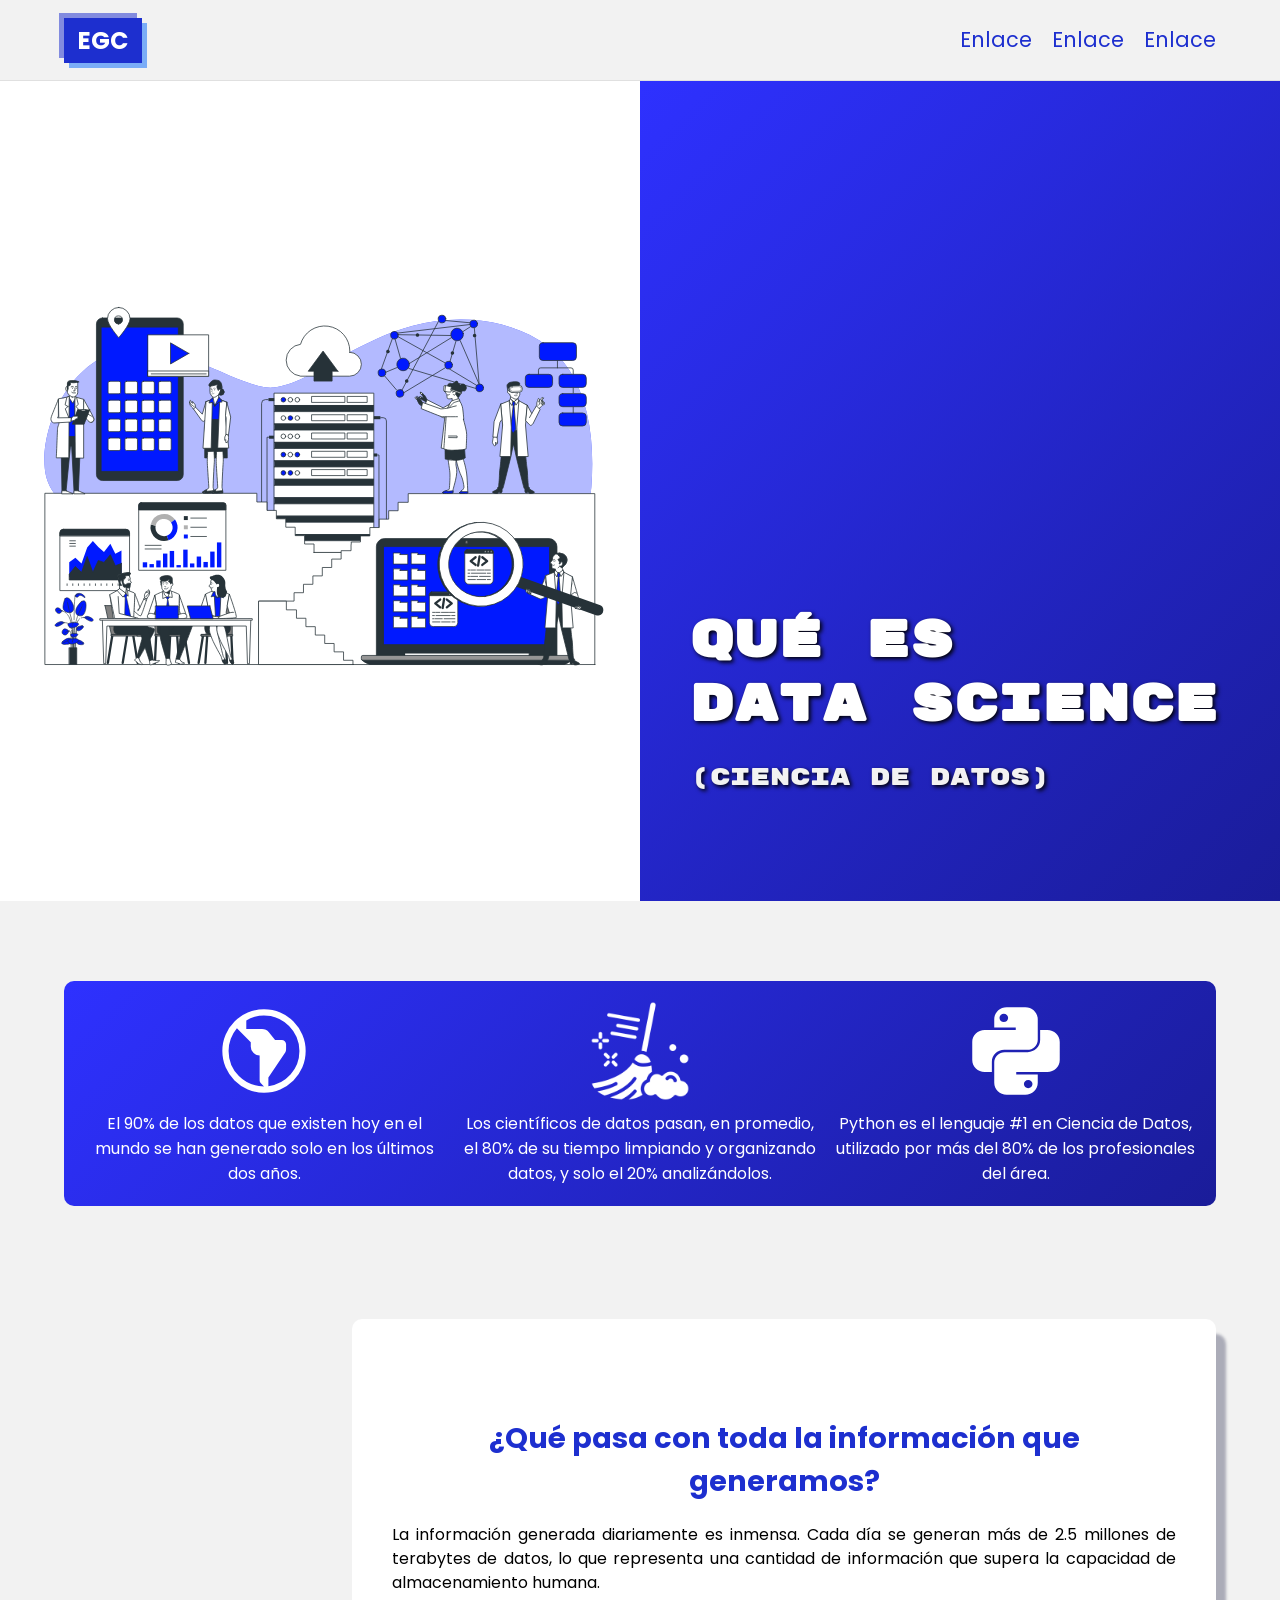
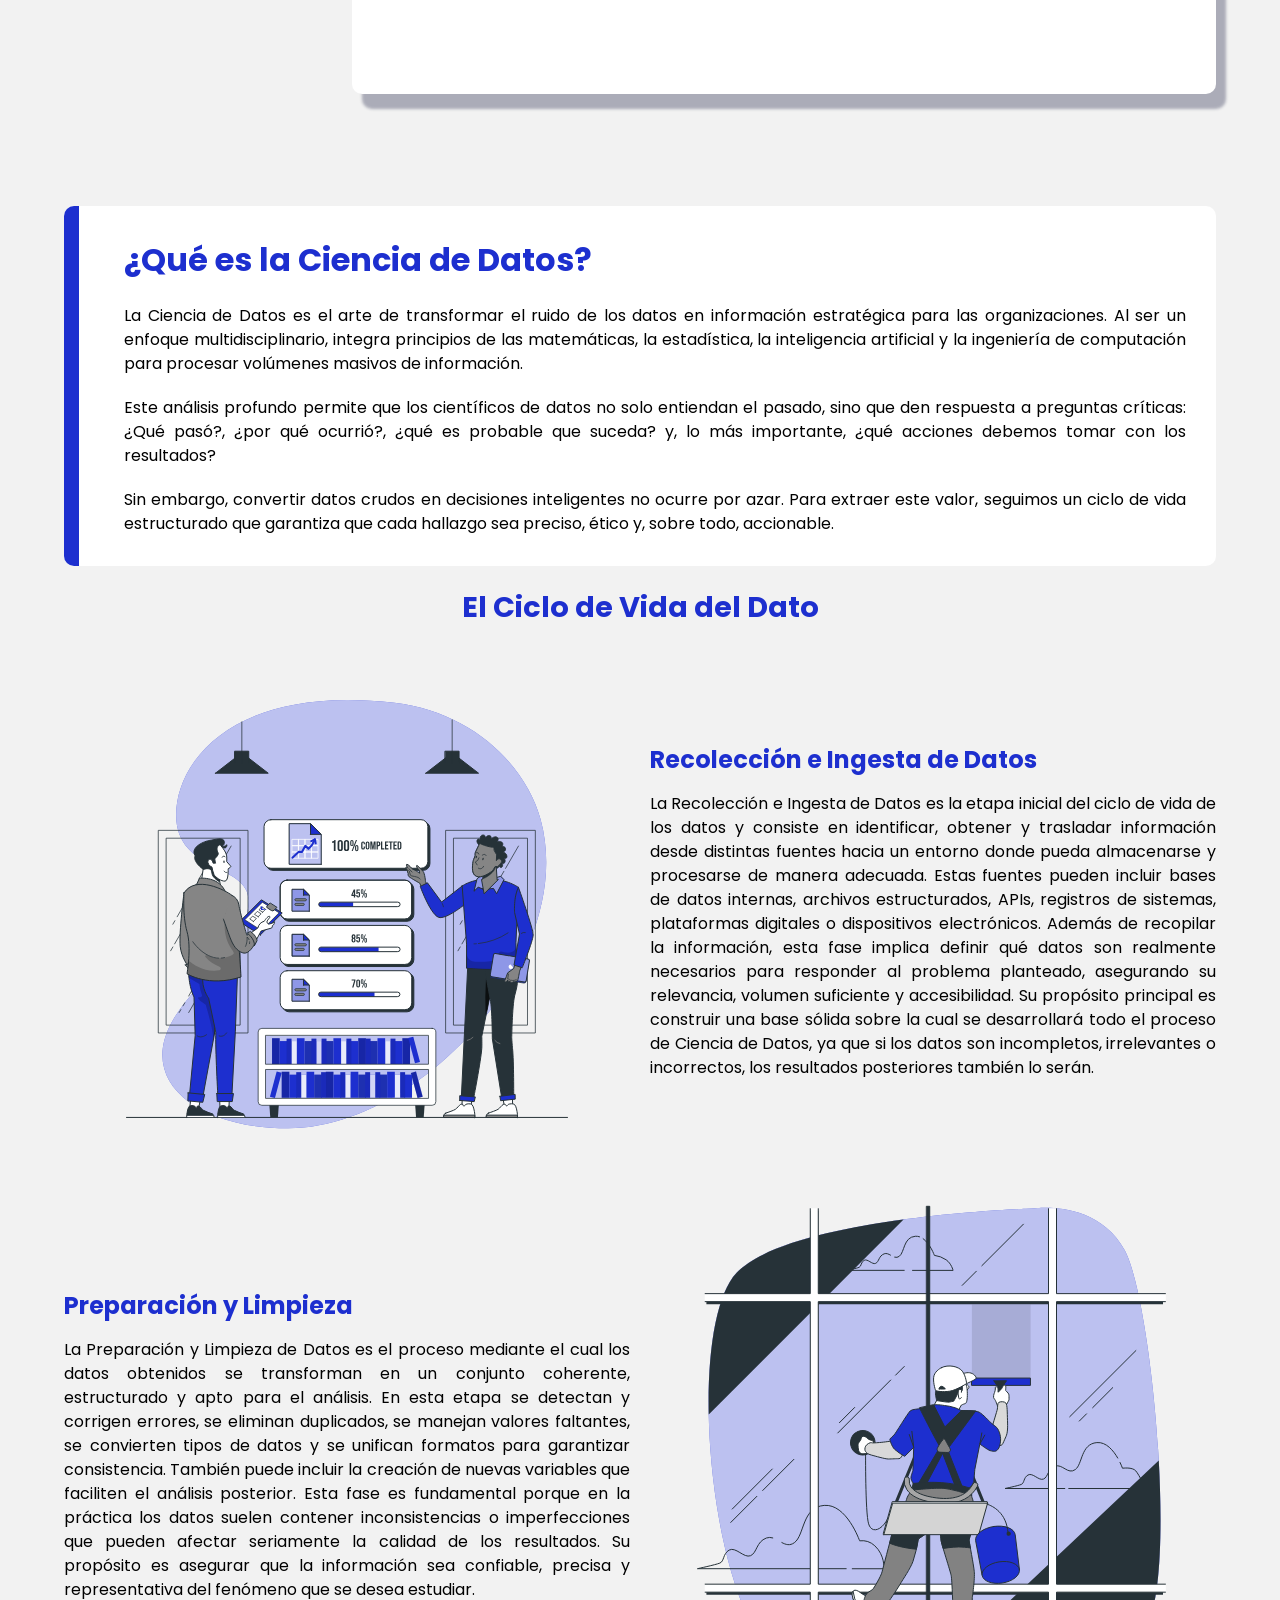
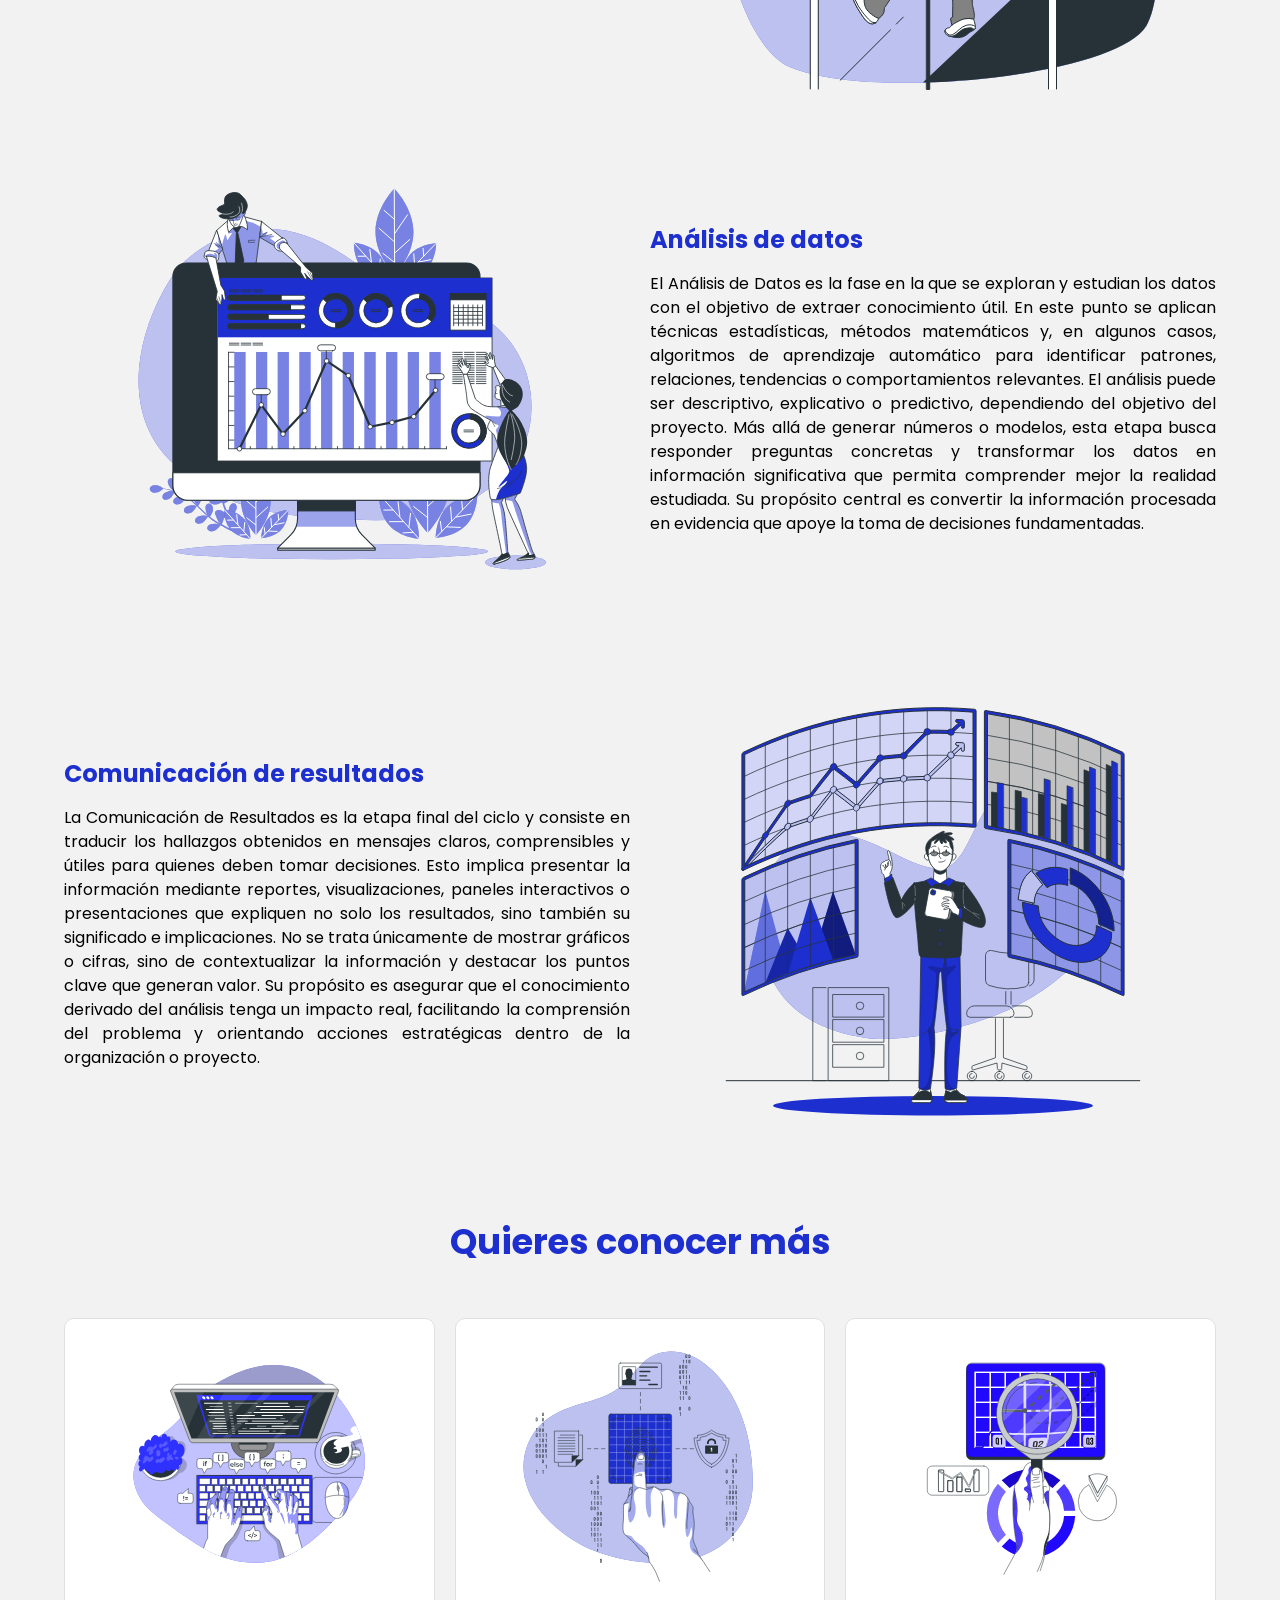
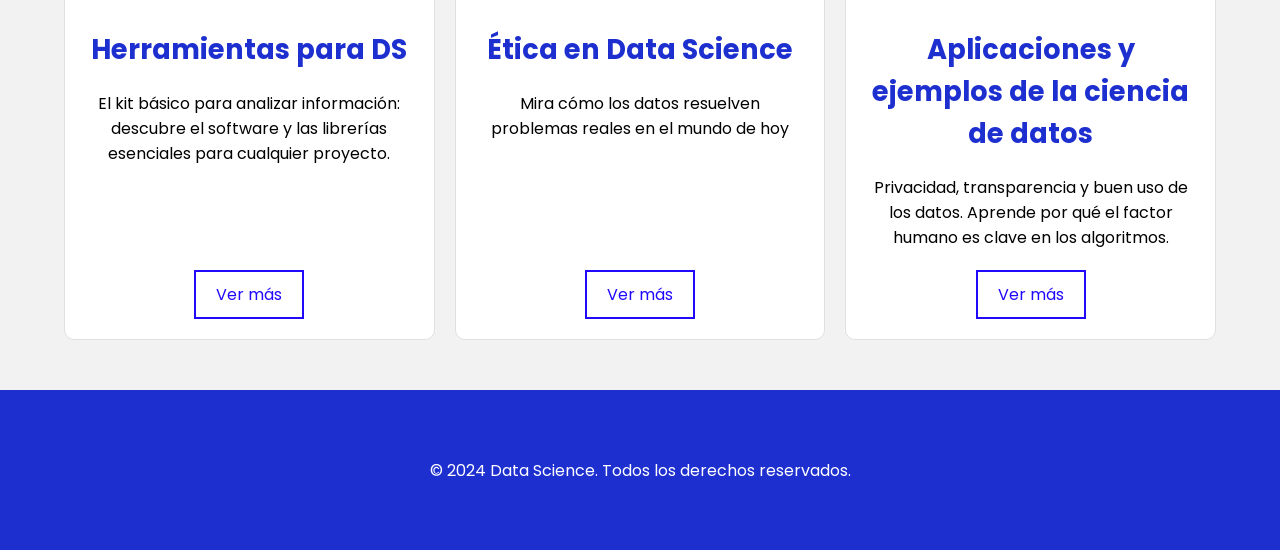
==== index.html @ 73a3ae2f "agregando cambios index" ====
<!DOCTYPE html>
<html lang="en">

<head>
    <meta charset="UTF-8">
    <meta name="viewport" content="width=device-width, initial-scale=1.0">
    <link rel="stylesheet" href="styles/global.css">
    <link rel="stylesheet" href="styles/style.css">
    <title>Document</title>
</head>

<body>
    <header class="header">
        <nav class="nav">
            <div class="nav__container container">
                <a href="" class="logo">EGC</a>
                <ul class="nav__list">
                    <li class="nav__item">
                        <a href="" class="nav__link">Enlace</a>
                    </li>
                    <li class="nav__item">
                        <a href="" class="nav__link">Enlace</a>
                    </li>
                    <li class="nav__item">
                        <a href="" class="nav__link">Enlace</a>
                    </li>
                </ul>
            </div>
        </nav>

        <div class="hero">
            <figure class="hero__figure">
                <img src="img/tech company-bro.svg" alt="" class="hero__img">
            </figure>

            <div class="hero__texts">
                <h1 class="hero__title">Qué es<br>DATA SCIENCE<br><span class="hero__span">(Ciencia de Datos)</span>
                </h1>


            </div>
        </div>

    </header>

    <main class="main">

        <section class="data-bar container">
            <div class="data-bar__item">
                <img src="img/bar_icon_global.svg" alt="" class="db__img">

                <p class="db__paragraph">El 90% de los datos que existen hoy en el mundo se han generado solo en los
                    últimos dos años.</p>
            </div>
            <div class="data-bar__item">
                <img src="img/bar_icon_escoba.png" alt="" class="db__img">

                <p class="db__paragraph">Los científicos de datos pasan, en promedio, el 80% de su tiempo limpiando y
                    organizando datos, y solo el 20% analizándolos.</p>
            </div>
            <div class="data-bar__item">
                <img src="img/bar_icon_py.svg" alt="" class="db__img">

                <p class="db__paragraph">Python es el lenguaje #1 en Ciencia de Datos, utilizado por más del 80% de los
                    profesionales del área.</p>
            </div>



        </section>


        <section class="introduccion container">
            <div class="introduccion__texts">
                <h2 class="introduccion__title title">¿Qué pasa con toda la información que generamos?</h2>

                <p class="introduccion__paragraph">La información generada diariamente es inmensa. Cada día se generan
                    más de 2.5 millones de terabytes de datos, lo que representa una cantidad de información que supera
                    la capacidad de almacenamiento humana.</p>
            </div>

            <figure class="introduccion__img"></figure>

        </section>


        <section class="definicion container">

            <div class="definicion__bar"></div>

            <div class="definicion__texts">
                <h2 class="definicion__title">¿Qué es la Ciencia de Datos?</h2>
                <p class="definicion__paragraph">La Ciencia de Datos es el arte de transformar el ruido de los datos en
                    información estratégica para las organizaciones. Al ser un enfoque multidisciplinario, integra
                    principios de las matemáticas, la estadística, la inteligencia artificial y la ingeniería de
                    computación para procesar volúmenes masivos de información.
                </p>
                <p class="definicion__paragraph">
                    Este análisis profundo permite que los científicos de datos no solo entiendan el pasado, sino que
                    den respuesta a preguntas críticas: ¿Qué pasó?, ¿por qué ocurrió?, ¿qué es probable que suceda? y,
                    lo más importante, ¿qué acciones debemos tomar con los resultados?
                </p>
                <p class="definicion__paragraph">
                    Sin embargo, convertir datos crudos en decisiones inteligentes no ocurre por azar. Para extraer este
                    valor, seguimos un ciclo de vida estructurado que garantiza que cada hallazgo sea preciso, ético y,
                    sobre todo, accionable.
                </p>
            </div>

        </section>


        <section class="zigzag container">
            <h2 class="zigzag__title title">El Ciclo de Vida del Dato</h2>
            <div class="zigzag__item">
                <figure class="zigzag__figure">
                    <img src="img/Shared goals-bro.svg" alt="" class="zigzag__img">
                </figure>

                <div class="zigzag__texts">
                    <h3 class="zigzag__subtitle">Recolección e Ingesta de Datos</h3>

                    <p class="zigzag__paragraph">La Recolección e Ingesta de Datos es la etapa inicial del ciclo de vida de los datos y consiste en identificar, obtener y trasladar información desde distintas fuentes hacia un entorno donde pueda almacenarse y procesarse de manera adecuada. Estas fuentes pueden incluir bases de datos internas, archivos estructurados, APIs, registros de sistemas, plataformas digitales o dispositivos electrónicos. Además de recopilar la información, esta fase implica definir qué datos son realmente necesarios para responder al problema planteado, asegurando su relevancia, volumen suficiente y accesibilidad. Su propósito principal es construir una base sólida sobre la cual se desarrollará todo el proceso de Ciencia de Datos, ya que si los datos son incompletos, irrelevantes o incorrectos, los resultados posteriores también lo serán.



                </div>
            </div>


            <div class="zigzag__item ">
                <figure class="zigzag__figure">
                    <img src="img/zz2.svg" alt="" class="zigzag__img">
                </figure>

                <div class="zigzag__texts zigzag__texts--reverse">
                    <h3 class="zigzag__subtitle">Preparación y Limpieza</h3>

                    <p class="zigzag__paragraph">La Preparación y Limpieza de Datos es el proceso mediante el cual los datos obtenidos se transforman en un conjunto coherente, estructurado y apto para el análisis. En esta etapa se detectan y corrigen errores, se eliminan duplicados, se manejan valores faltantes, se convierten tipos de datos y se unifican formatos para garantizar consistencia. También puede incluir la creación de nuevas variables que faciliten el análisis posterior. Esta fase es fundamental porque en la práctica los datos suelen contener inconsistencias o imperfecciones que pueden afectar seriamente la calidad de los resultados. Su propósito es asegurar que la información sea confiable, precisa y representativa del fenómeno que se desea estudiar.
                    </p>
                </div>
            </div>

            <div class="zigzag__item">
                <figure class="zigzag__figure">
                    <img src="img/zz3.svg" alt="" class="zigzag__img">
                </figure>

                <div class="zigzag__texts">
                    <h3 class="zigzag__subtitle">Análisis de datos</h3>

                    <p class="zigzag__paragraph">El Análisis de Datos es la fase en la que se exploran y estudian los datos con el objetivo de extraer conocimiento útil. En este punto se aplican técnicas estadísticas, métodos matemáticos y, en algunos casos, algoritmos de aprendizaje automático para identificar patrones, relaciones, tendencias o comportamientos relevantes. El análisis puede ser descriptivo, explicativo o predictivo, dependiendo del objetivo del proyecto. Más allá de generar números o modelos, esta etapa busca responder preguntas concretas y transformar los datos en información significativa que permita comprender mejor la realidad estudiada. Su propósito central es convertir la información procesada en evidencia que apoye la toma de decisiones fundamentadas.
                    </p>
                </div>
            </div>


            <div class="zigzag__item ">
                <figure class="zigzag__figure">
                    <img src="img/zz4.svg" alt="" class="zigzag__img">
                </figure>

                <div class="zigzag__texts zigzag__texts--reverse">
                    <h3 class="zigzag__subtitle">Comunicación de resultados</h3>

                    <p class="zigzag__paragraph">La Comunicación de Resultados es la etapa final del ciclo y consiste en traducir los hallazgos obtenidos en mensajes claros, comprensibles y útiles para quienes deben tomar decisiones. Esto implica presentar la información mediante reportes, visualizaciones, paneles interactivos o presentaciones que expliquen no solo los resultados, sino también su significado e implicaciones. No se trata únicamente de mostrar gráficos o cifras, sino de contextualizar la información y destacar los puntos clave que generan valor. Su propósito es asegurar que el conocimiento derivado del análisis tenga un impacto real, facilitando la comprensión del problema y orientando acciones estratégicas dentro de la organización o proyecto.
                    </p>
                </div>
            </div>
        </section>


        <section class="cards">
            <h2 class="cards__title">Quieres conocer más</h2>
            <div class="card__container container">

                <div class="card">
                    <figure class="card__figure">
                        <img src="img/card1.svg" alt="" class="card__img">
                    </figure>

                    <div class="card__text">
                        <h3 class="card__title">Herramientas para DS</h3>
                        <p class="card__paragraph">El kit básico para analizar información: descubre el software y las librerías esenciales para cualquier proyecto.</p>
                        <a href="subpaginas/pag01.html" class="card__cta">Ver más</a>
                    </div>
                </div>
                <div class="card">
                    <figure class="card__figure">
                        <img src="img/card2.svg" alt="" class="card__img">
                    </figure>

                    <div class="card__text">
                        <h3 class="card__title">Aplicaciones y ejemplos de la ciencia de datos</h3>
                        <p class="card__paragraph">Privacidad, transparencia y buen uso de los datos. Aprende por qué el factor humano es clave en los algoritmos.
                        </p>
                        <a href="subpaginas/pag02.html" class="card__cta">Ver más</a>
                    </div>
                </div>
                <div class="card">
                    <figure class="card__figure">
                        <img src="img/card3.svg" alt="" class="card__img">
                    </figure>

                    <div class="card__text">
                        <h3 class="card__title">Ética en Data Science</h3>
                        <p class="card__paragraph">Mira cómo los datos resuelven problemas reales en el mundo de hoy</p>
                        <a href="../subpaginas/pag03.html" class="card__cta">Ver más</a>
                        
                    </div>
                </div>
            </div>
        </section>
    </main>



    <footer class="footer">
        <p>© 2024 Data Science. Todos los derechos reservados.</p>
    </footer>
</body>

</html>
---- styles/global.css ----
@import url('https://fonts.googleapis.com/css2?family=Poppins:ital,wght@0,100;0,200;0,300;0,400;0,500;0,600;0,700;0,800;0,900;1,100;1,200;1,300;1,400;1,500;1,600;1,700;1,800;1,900&family=Raleway:ital,wght@0,100..900;1,100..900&family=Rubik+Mono+One&display=swap');
*{
    margin: 0;
    padding: 0;
    box-sizing: border-box;
    font-family: pOppins, sans-serif;
}

/* #region PAGINA PRINCIPAL*/

.container{
    width: 90%;
    max-width: 1200px;
    margin: 0 auto;
}

.container-max{
    width: 95%;
    max-width: 100vw;
    margin: 0 auto;
}

body{
    background-color: #f2f2f2;
}
.nav{
    border-bottom: 1px solid #e0e0e0;
}
.nav__container{
    height: 80px;
    display: flex;
    justify-content: space-between;
    align-self: center;
}

.nav__list{
    display: flex;
    gap: 20px;
    align-items: center;
    list-style: none;
}

.nav__link{
    text-decoration: none;
    font-size: 1.3rem;
    color: #1d2fcf;
}

.nav__link::after{
    content: '';
    display: block;
    width: 100%;
    height: 2px;
    background-color: #1d2fcf;
    transition: all .3s ease;
    clip-path: circle(0% at 50% 50%);
}

.nav__link:hover::after{
    clip-path: circle(150% at 50% 50%);
}


.logo{
    font-size: 1.5rem;
    font-weight: bold;
    text-decoration: none;
    align-self: center;
    font-family: Poppins, sans-serif;
    background-color: #1d2fcf;
    color: white;
    padding: 5px 14px;
    position: relative;
}


.logo::after,.logo::before{
    content: '';
    display: block;
    width: 100%;
    height: 100%;
    background-color: #1d2fcf85;
    top: -5px;
    left: -5px;
    position: absolute;
    z-index: -1;
    
}

.logo::before{
    top: 5px;
    left: 5px;
    background-color: #096bfd81;
}

.title{
    font-size: 1.8rem;
    text-align: center;
    font-family: "Poppins", sans-serif;
    font-weight: bold;
    color: #1d2fcf;

}



.footer{
    background-color: #1d2fcf;
    height: 160px;
    backdrop-filter: blur(10px);
    display: flex;
    justify-content: center;
    align-items: center;
    color: white;
    

}


.btn__home{
    position: fixed;
    bottom: 20px;
    right: 20px;
    background-color: #1d2fcf;
    color: white;
    display: flex;
    width: 70px;
    height: 70px;
    justify-content: center;
    align-items: center;
    border-radius: 50px;
    text-decoration: none;
    box-shadow: 0 4px 8px rgba(0, 0, 0, 0.2);
    transition: all .3s ease;
}

.btn__home:hover{
    background-color: #096bfd;
    box-shadow: 0 8px 16px rgba(0, 0, 0, 0.3);
    transition: all .3s ease;
}

.home__img{
    width: 50px;
    height: 50px;
}
---- styles/style.css ----
/*             !HERO                */

.hero{
    display: grid;
    grid-template-columns: repeat(2,1fr);
    grid-template-rows: calc(100vh - 80px);
    overflow: hidden;
}

.hero__figure{
    width: 100%;
    height: 100%;
    display: flex;
    justify-content: center;
    align-items: center;
    background-color: #ffffff;
    
}

.hero__img{
    transform: translatex(-150%);
    animation: figure .7s ease-in-out forwards;
}

@keyframes figure {

    to{
        transform: translatex(0);
    }
}

.hero__img{
    max-width: 800px;
    width: 90%;
}

.hero__texts{
    background: linear-gradient(135deg, #2E31FF 0%, #1A1C99 100%);
    color: #ffffff;
    display: flex;
    align-items: end;
}

.hero__title{
    font-size: clamp(2rem, 4vw, 4rem);
    margin-left: 50px;
    font-family: 'Rubik Mono One', monospace;
    margin-bottom: 100px;
    text-shadow: 2px 2px 4px rgb(0, 0, 0);
    transform: translatex(150%);
    animation: texto__hero .7s .5s ease forwards;
}

@keyframes texto__hero {
    from{
        transform: translatex(200%);
    }
    to{
        transform: translatex(0);
    }
}

.hero__span{
    font-size: 1.5rem;
    font-weight: normal;
    color: #f2f2f2;
    font-family:'Rubik Mono One', monospace;
    text-shadow: 2px 2px 4px rgb(0, 0, 0);
}




/*-----------DATA BAR ----------------*/

.data-bar{
    background: linear-gradient(135deg, #2E31FF 0%, #1A1C99 100%);
    margin-top: 80px;
    padding: 20px;
    border-radius: 10px;
    color: white;
    display: flex;
    justify-content: center;
    gap: 15px;
    transition: all .3s ease;
}

.data-bar:hover{
    box-shadow: 0px 15px 3px rgba(23, 24, 61, 0.432);
    transform: scale(1.05);
    
}

.data-bar__item{
    display: flex;
    flex-direction: column;
    justify-content: center;
    align-items: center;
    gap:10px;
    text-align: center;
    flex: 1;
}

.db__img{
    color: white;
    width: 100px;
}


.data-bar__container{
    background-color:#2109fd;
    min-height: 100px;
    padding: 20px 0;
}

/************INTRODUCCION***************/


.introduccion{
    display: grid;
    grid-template-columns: repeat(8,1fr);
    grid-template-rows: repeat(8,1fr);
    margin:50px auto;
}

.introduccion__img{
    width: 100%;
    height: 500px;
    object-fit: cover;
    background-image: url("../img/fondo_intro.jpg");
    background-position: bottom center;
    background-attachment: fixed;
    border-radius: 10px;
    order: -1;
    grid-column: 1 / 7;
    grid-row: 1/-1;
    
    
}

.introduccion__title{
    margin-bottom: 0;
}

.introduccion__texts{
    background-color: #fff;
    box-shadow: 10px 15px 3px #17183d52;
    padding:  40px;
    border-radius: 10px;
    display: flex;
    flex-direction: column;
    justify-content: center;
    gap: 20px;
    line-height: 1.5;
    text-align: justify;
    grid-column: 3/9;
    grid-row: 2/-2;
    
}


/*------------------DEFINICION------------------*/

.definicion{
    display: grid;
    gap: 20px;
    grid-template-columns: 10px 1fr;
    background-color: white;
    border-radius: 10px; 
    margin-bottom: 20px;
}

.definicion__bar{
    background-color: #1d2fcf;
    width: 15px;
    height: 100%;
    border-radius: 10px 0 0 10px;
}

.definicion__texts{
    padding: 30px;
    display: flex;
    flex-direction: column;
    justify-content: center;
    gap: 20px;
}

.definicion__title{
    font-size: 2rem;
    font-family: "Poppins", sans-serif;
    font-weight: bold;
    color: #1d2fcf;
    
}

.definicion__paragraph{
    line-height: 1.5;
    text-align: justify;
}

/*---------------ZIGZAG------------------*/
.zigzag{
    display: flex;
    flex-direction: column;
    gap: 34px;
}

.zigzag__item{
    display: grid;
    grid-template-columns: 1fr 1fr;
    justify-content: center;
    align-items: center;
    gap: 20px;
}

.zigzag__figure{
    width: 100%;
    height: 500px;
    display: flex;
    justify-content: center;
    align-items: center;
    
}

.zigzag__img{
    width: 100%;
    height: 100%;
}

.zigzag__texts--reverse{
    order: -1;
    
}

.zigzag__subtitle{
    color: #1d2fcf;
    font-size: 1.5rem;
    margin-bottom: 15px;
}

.zigzag__paragraph{
    line-height: 1.5;
    text-align: justify;
    margin-bottom: 5px;
}

/*------------------CARDS------------------*/
.card__container{
    display: flex;
    flex-wrap: wrap;
    gap: 20px;
    margin-bottom: 50px;
}


.card__figure{
    width: 100%;
    height: 250px;
    display: flex;
    justify-content: center;
    align-items: center;
    background-color: #ffffff;
}

.card__img{
    max-width: 100%;
    max-height: 100%;
}
.card{
    display: grid;
    grid-template-columns: repeat(1fr);
    grid-template-rows: repeat(2,1fr) ;
    place-content: center;
    border: 1px solid #e0e0e0;
    border-radius: 10px;
    padding: 20px;
    background-color: #ffffff;
    flex:350px;
    transition: all .3s ease;
}

.card:hover{
    transform: translateY(-5px) ;
    box-shadow: 0 2px 5px rgba(19, 34, 66, 0.342);
}


.card__text{
    display: flex;
    flex-direction: column;
    justify-content: center;
    align-items: center;
    gap: 20px;
    text-align: center;
    
}

.card:nth-of-type(1){
    order: 1;
}
.card:nth-of-type(2){
    order: 3;
}
.card:nth-of-type(3){
    order: 2;
}
.cards__title{
    font-size: 2.2rem;
    text-align: center;
    margin-bottom: 50px;
    font-family: "Poppins", sans-serif;
    font-weight: bold;
    margin: 50px 0;
    color: #1d2fcf;
}

.card__title{
    font-size: 1.7rem;
    text-align: center;
    font-family: "Poppins", sans-serif;
    font-weight: bold;
    color: #1d2fcf;
}

.card__paragraph{
    flex-grow: 1;
    max-width: 450px;
}

.card__cta{
    text-decoration: none;
    border: 2px solid #2109fd;
    color: #2109fd;
    padding: 10px 20px;
    font-family: "Poppins", sans-serif;
    position: relative;
    overflow: hidden;
    transition: all .3s ease;
    z-index: 1;
    margin-top: auto;
}


.card__cta::after{
    content: '';
    display: grid;
    place-content: center;
    color: white;
    width: 100%;
    height: 100%;
    background-color: #2109fd;
    top: 0;
    left: 0;
    position: absolute;
    transform: translateX(-100%);
    transition: all .3s ease;
    z-index: -1;
}
.card__cta:hover::after{
    transform: translateX(0);
}
.card__cta:hover{
    color: white;
}




/*#endregion*/



/* #region MEDIAQUERYS*/

@media screen and (max-width:800px) {
    .hero{
        grid-template-columns: 1fr;
        grid-template-rows: repeat(2,1fr);
    }
    
    .hero__texts{
        text-align: center;
        justify-content: center;
        align-items: center;
        margin: 0;
        
        
    }
    
    .hero__title{
        margin: 0;
    }
    
    .hero__title{
        margin-bottom: 0;
    }
    
    .data-bar{
        flex-direction: column;
        width: 90%;
        gap: 50px;
    }
    
    .introduccion{
        display: grid;
        grid-template-columns: 1fr;
        grid-template-rows: 150px 1fr;
    }
    
    
    .introduccion__img{
        grid-column: 1/-1;
        grid-row: 1/2;
        border-radius: 0;
        height: 100%;
    }
    
    .introduccion__texts{
        grid-column: 1/-1;
        grid-row: 2/3;
        border-radius: 0;
        padding: 20px;
    }
    
    
    .definicion{
        grid-template-columns: 1fr;
        grid-template-rows: 15px 1fr;
    }

    .definicion__bar{
        width: 100%;
        height: 15px;
        border-radius: 10px 10px 0 0;
    }
    
    .zigzag__item{
        grid-template-columns: 1fr;
        gap: 0;
    }
    
    .zigzag__figure{
        max-width: 95%;
        margin: 0 auto;
    }
    
    .card__container{
        flex-direction: column;
        width: 90%;
    }
    
    .zigzag__texts{
        text-align: justify;
        justify-content: center;
        align-items: center;
        
    }
    
    .zigzag__subtitle{
        text-align: center;
    }
    
    .zigzag__texts--reverse{
        order: 2;
        
    }
    
}
    /* #endregion*/



    /*
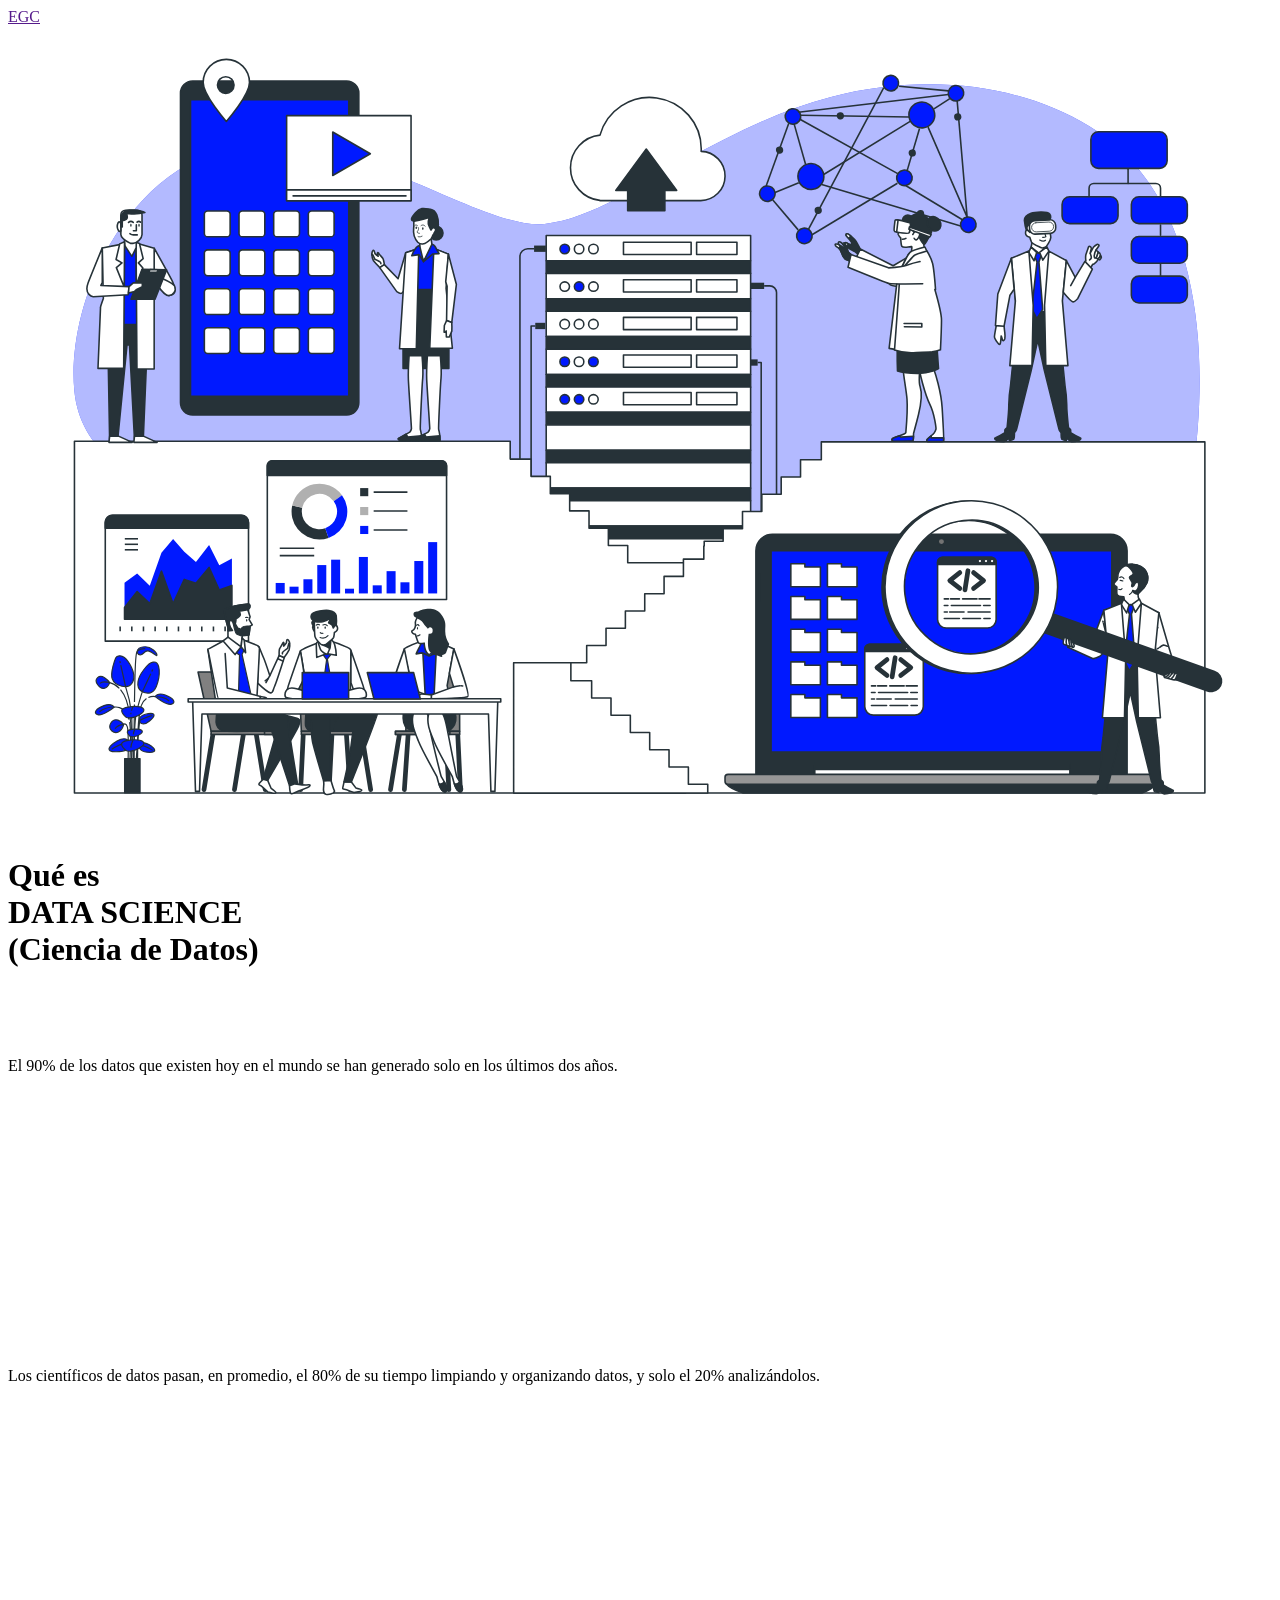
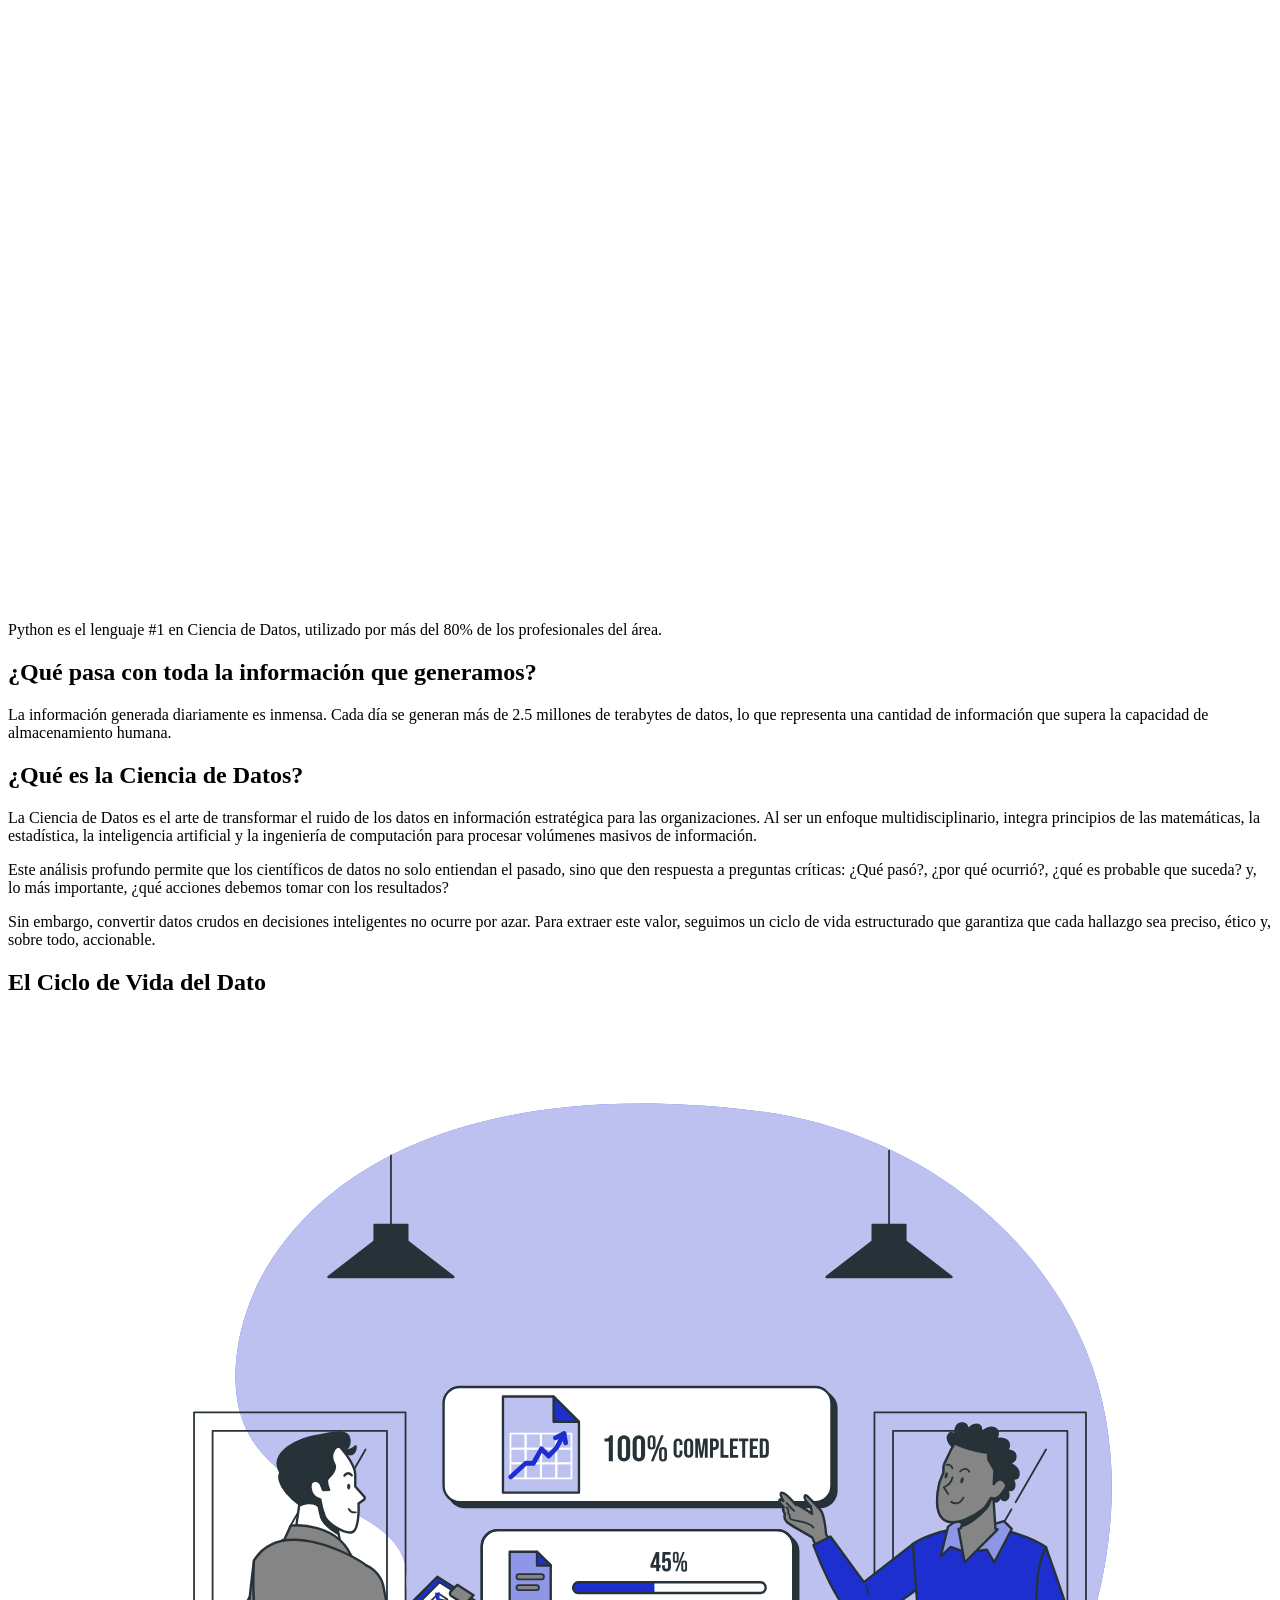
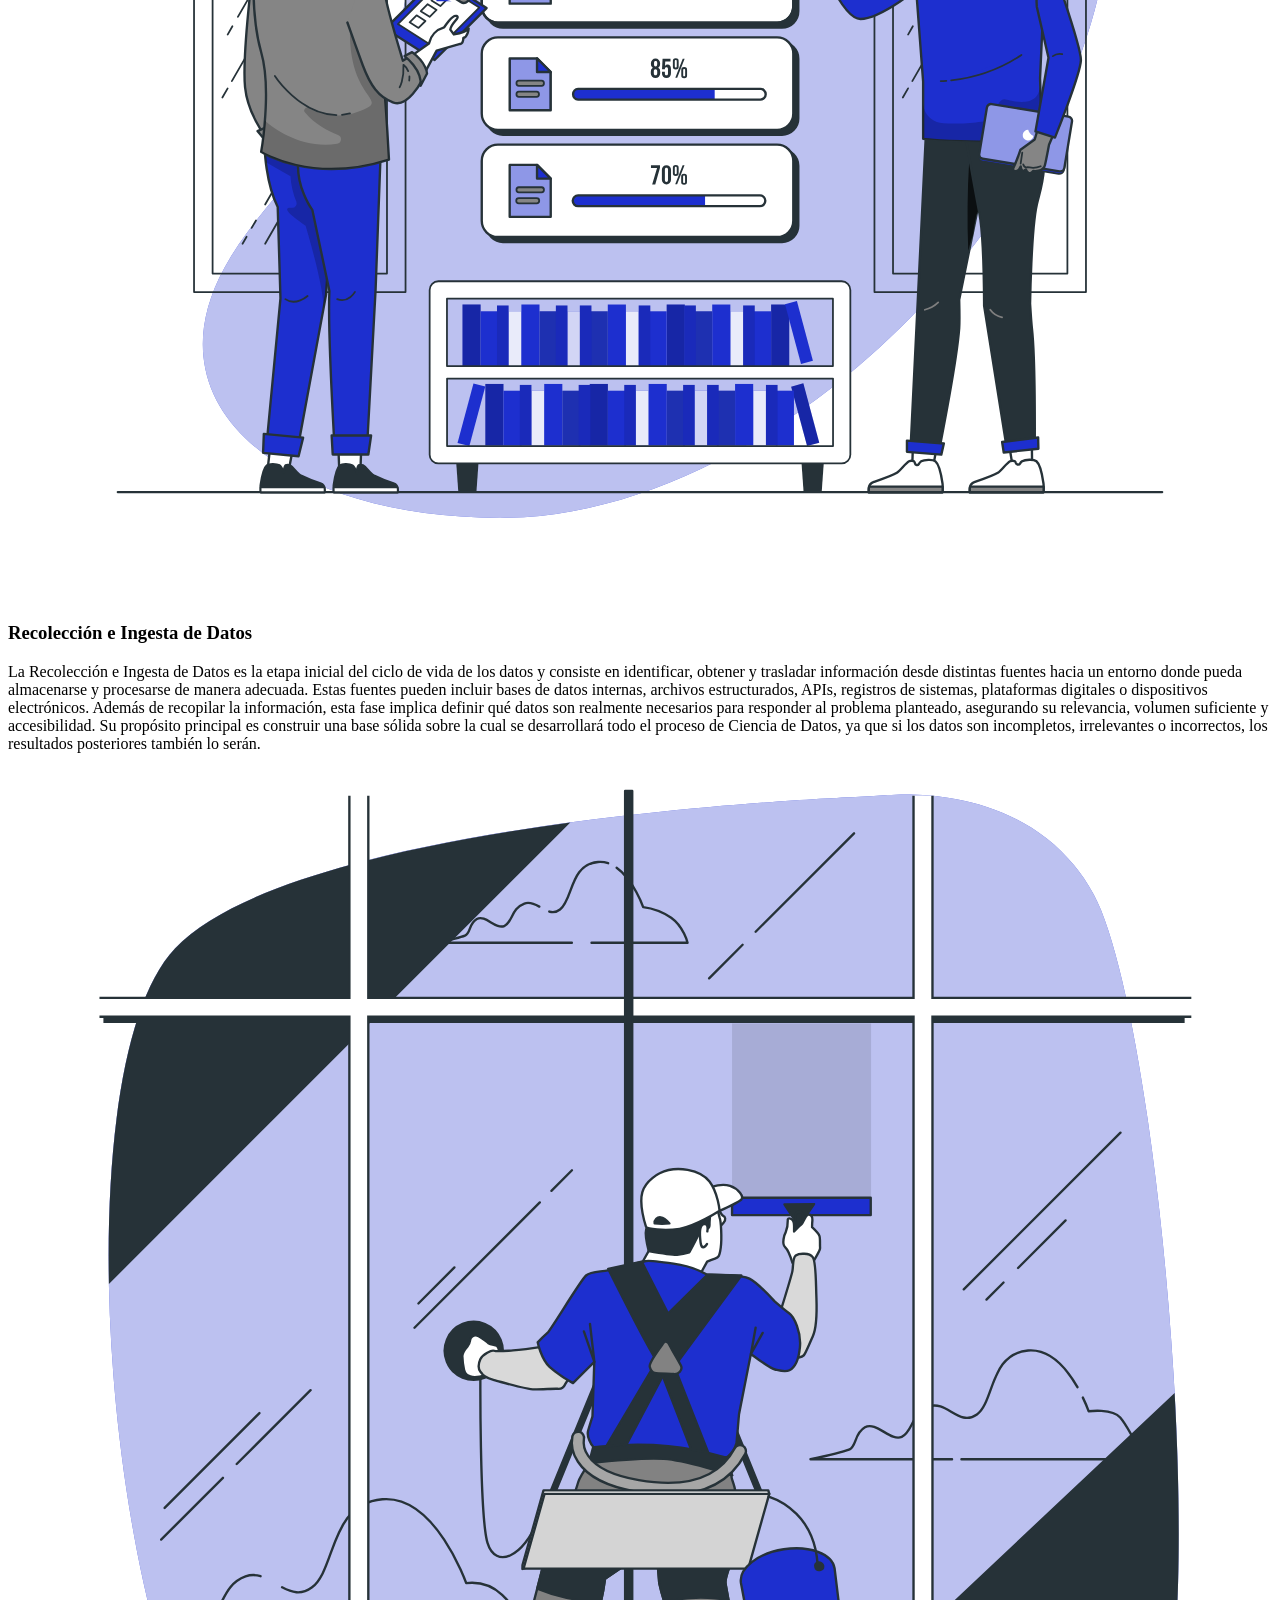
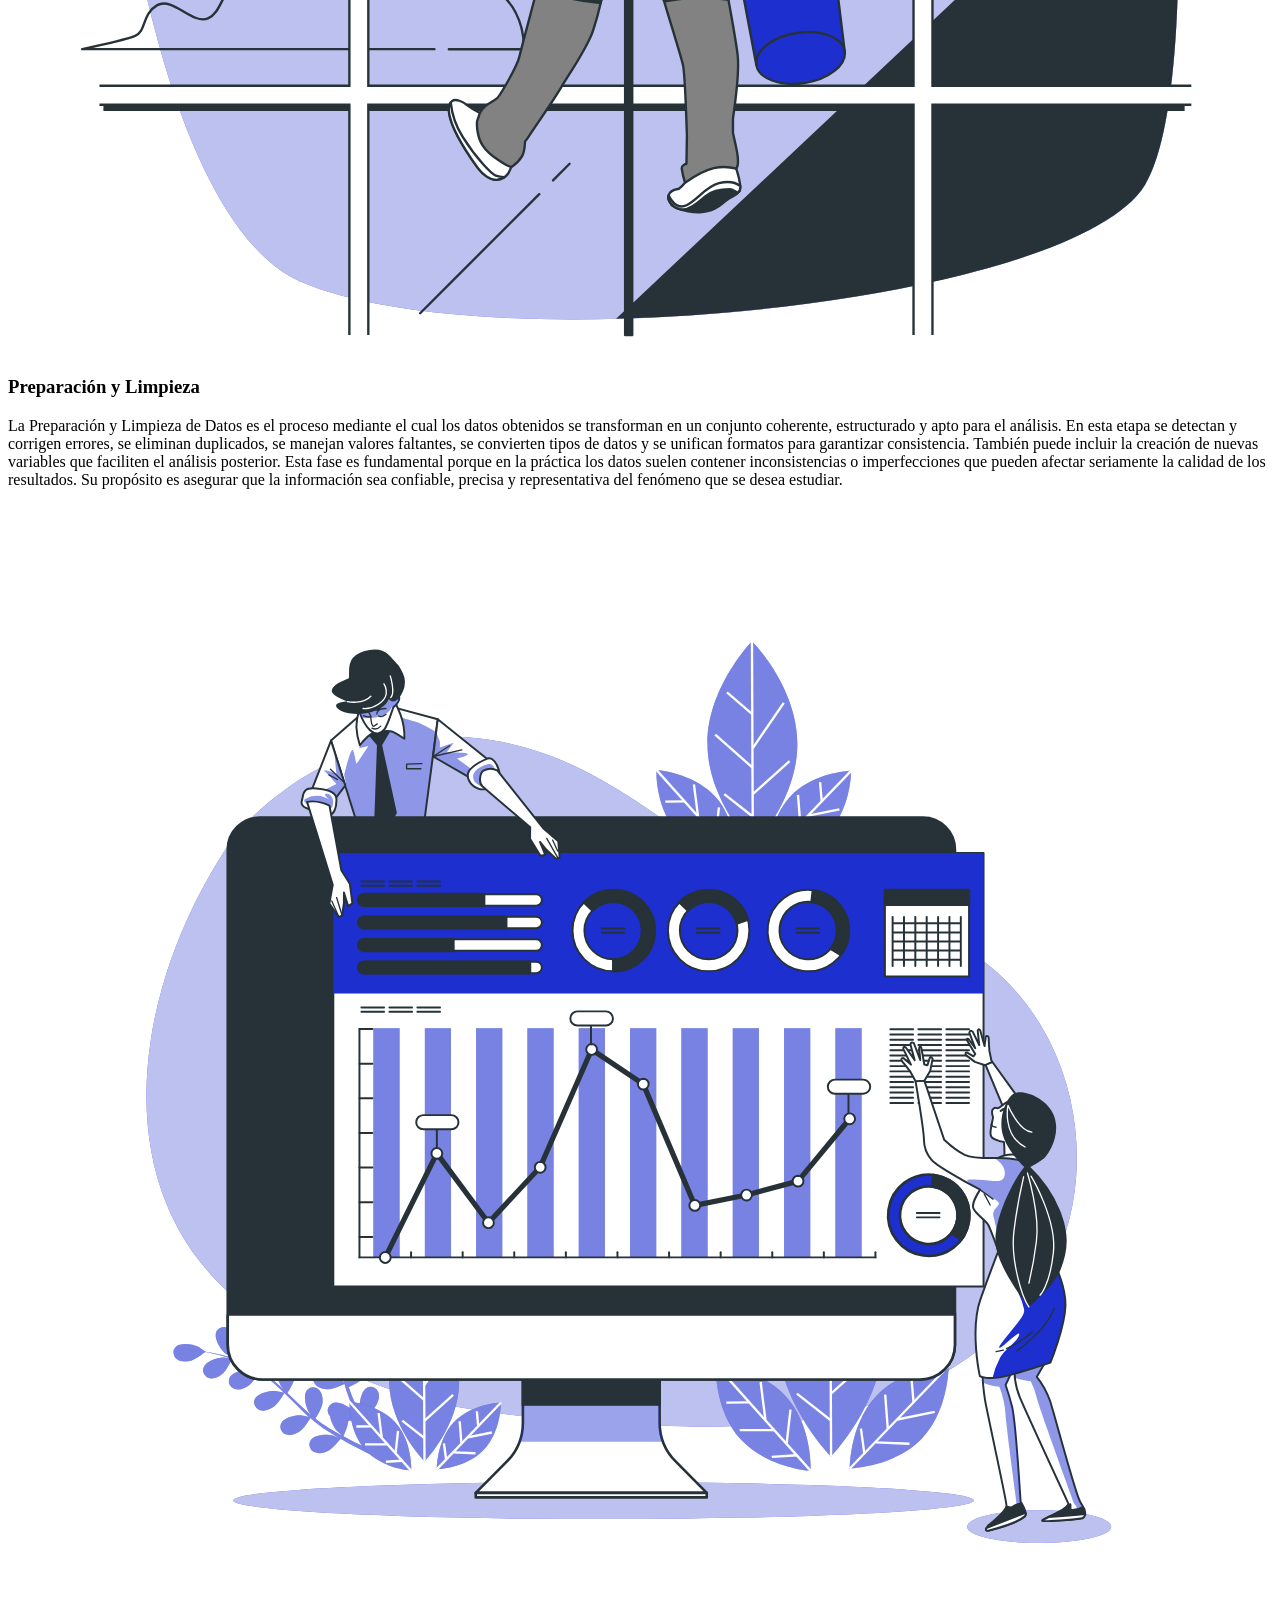
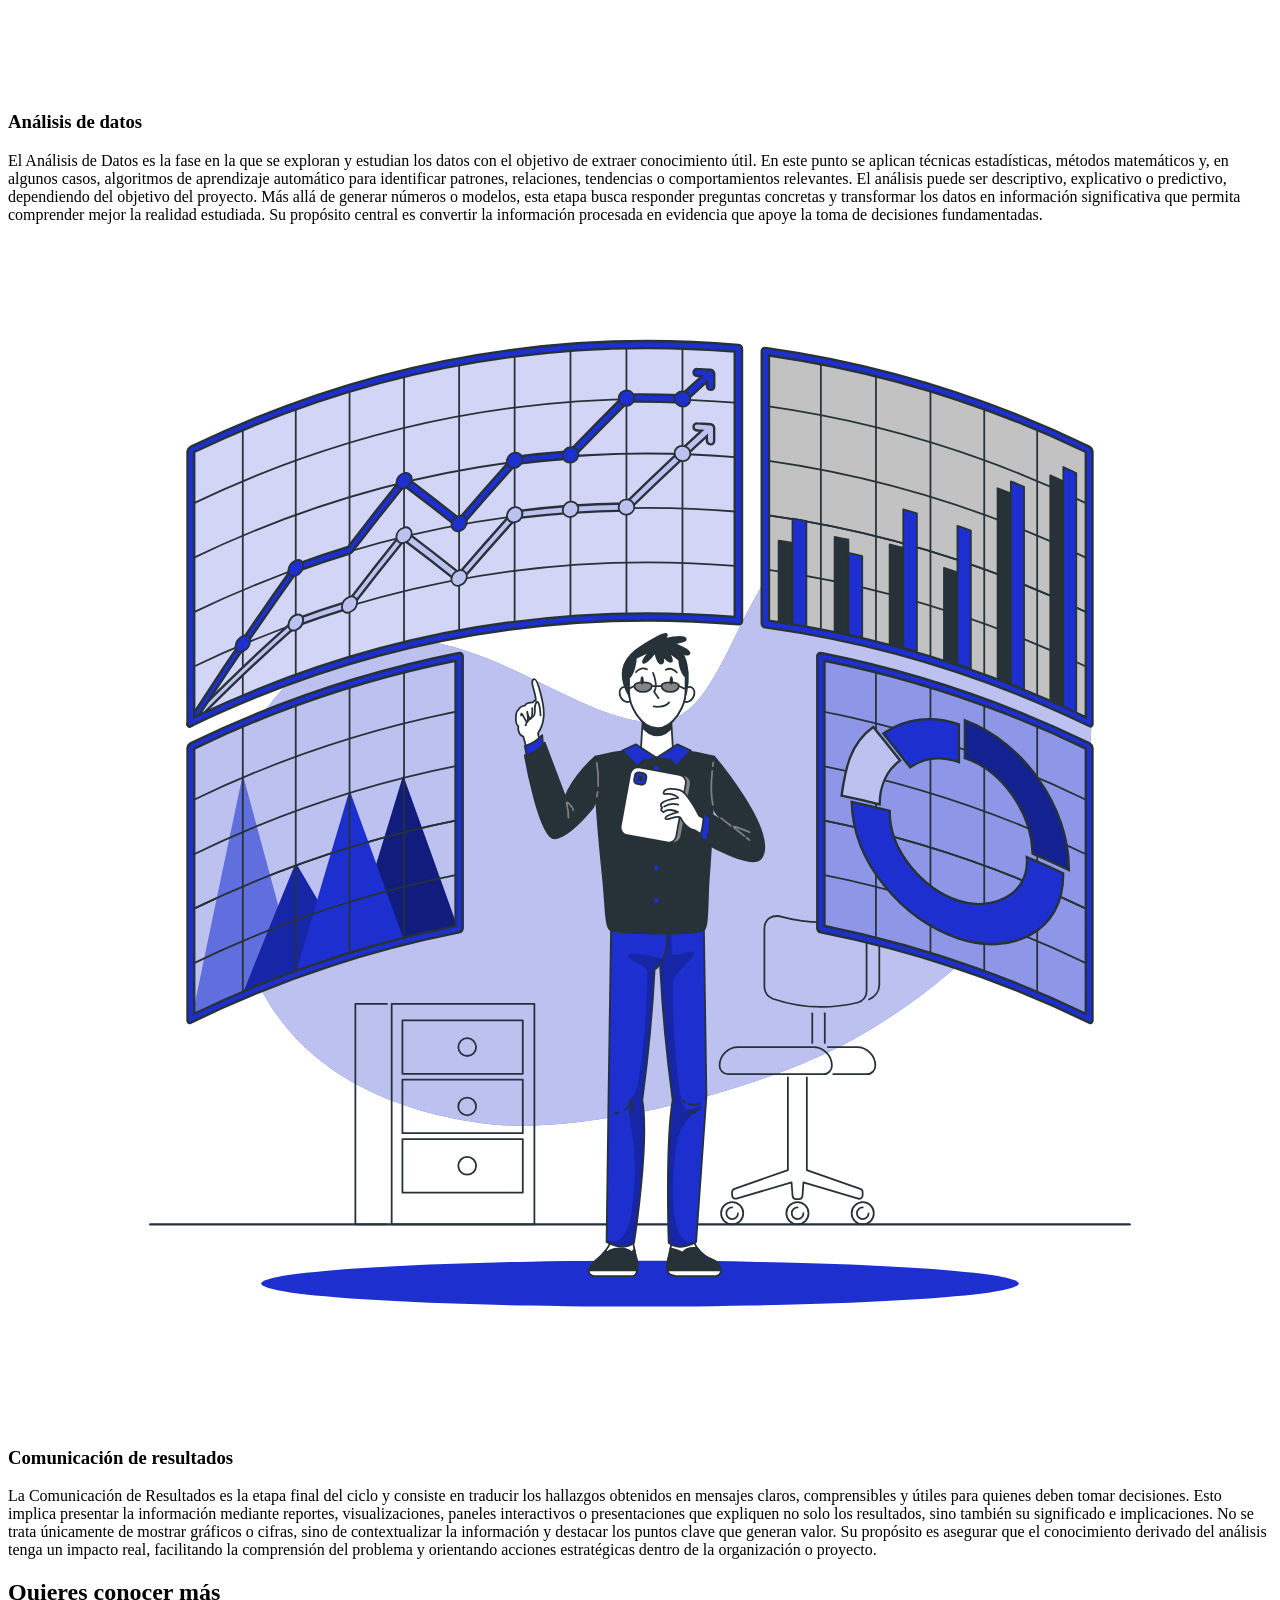
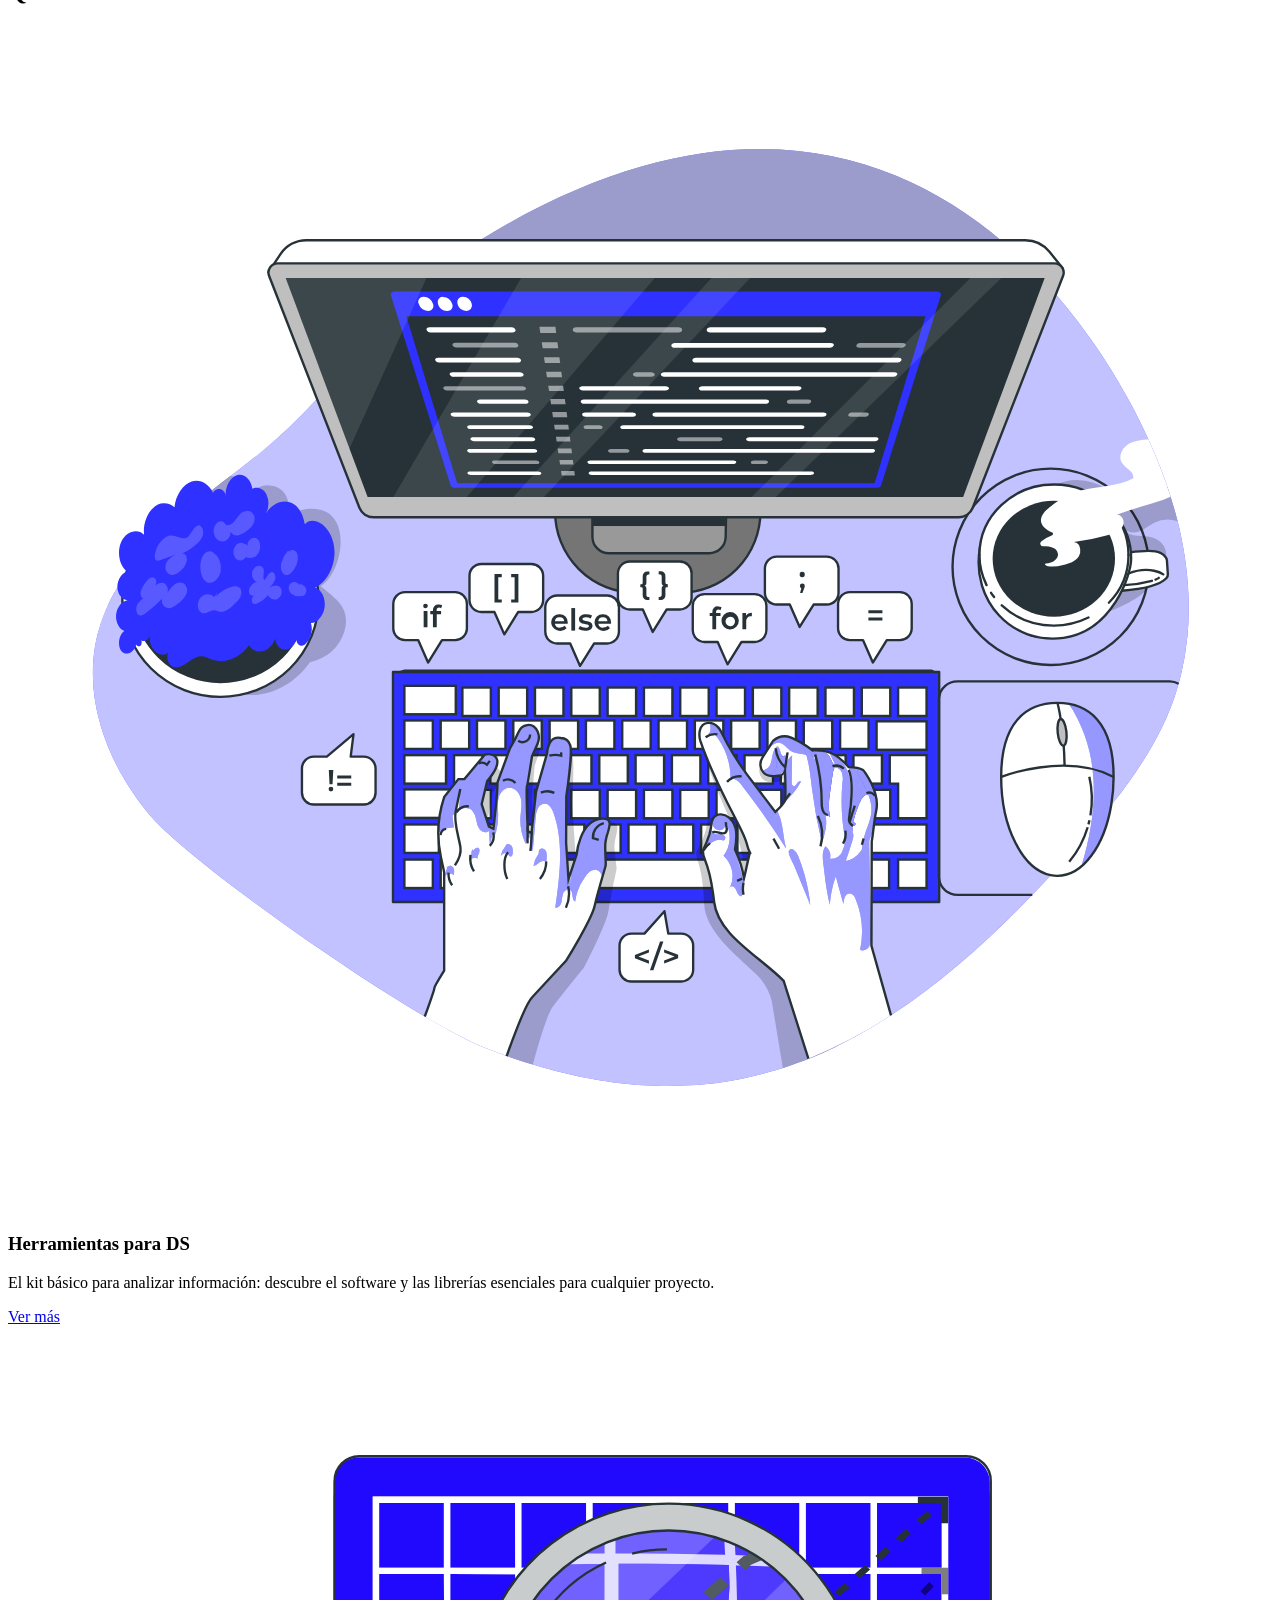
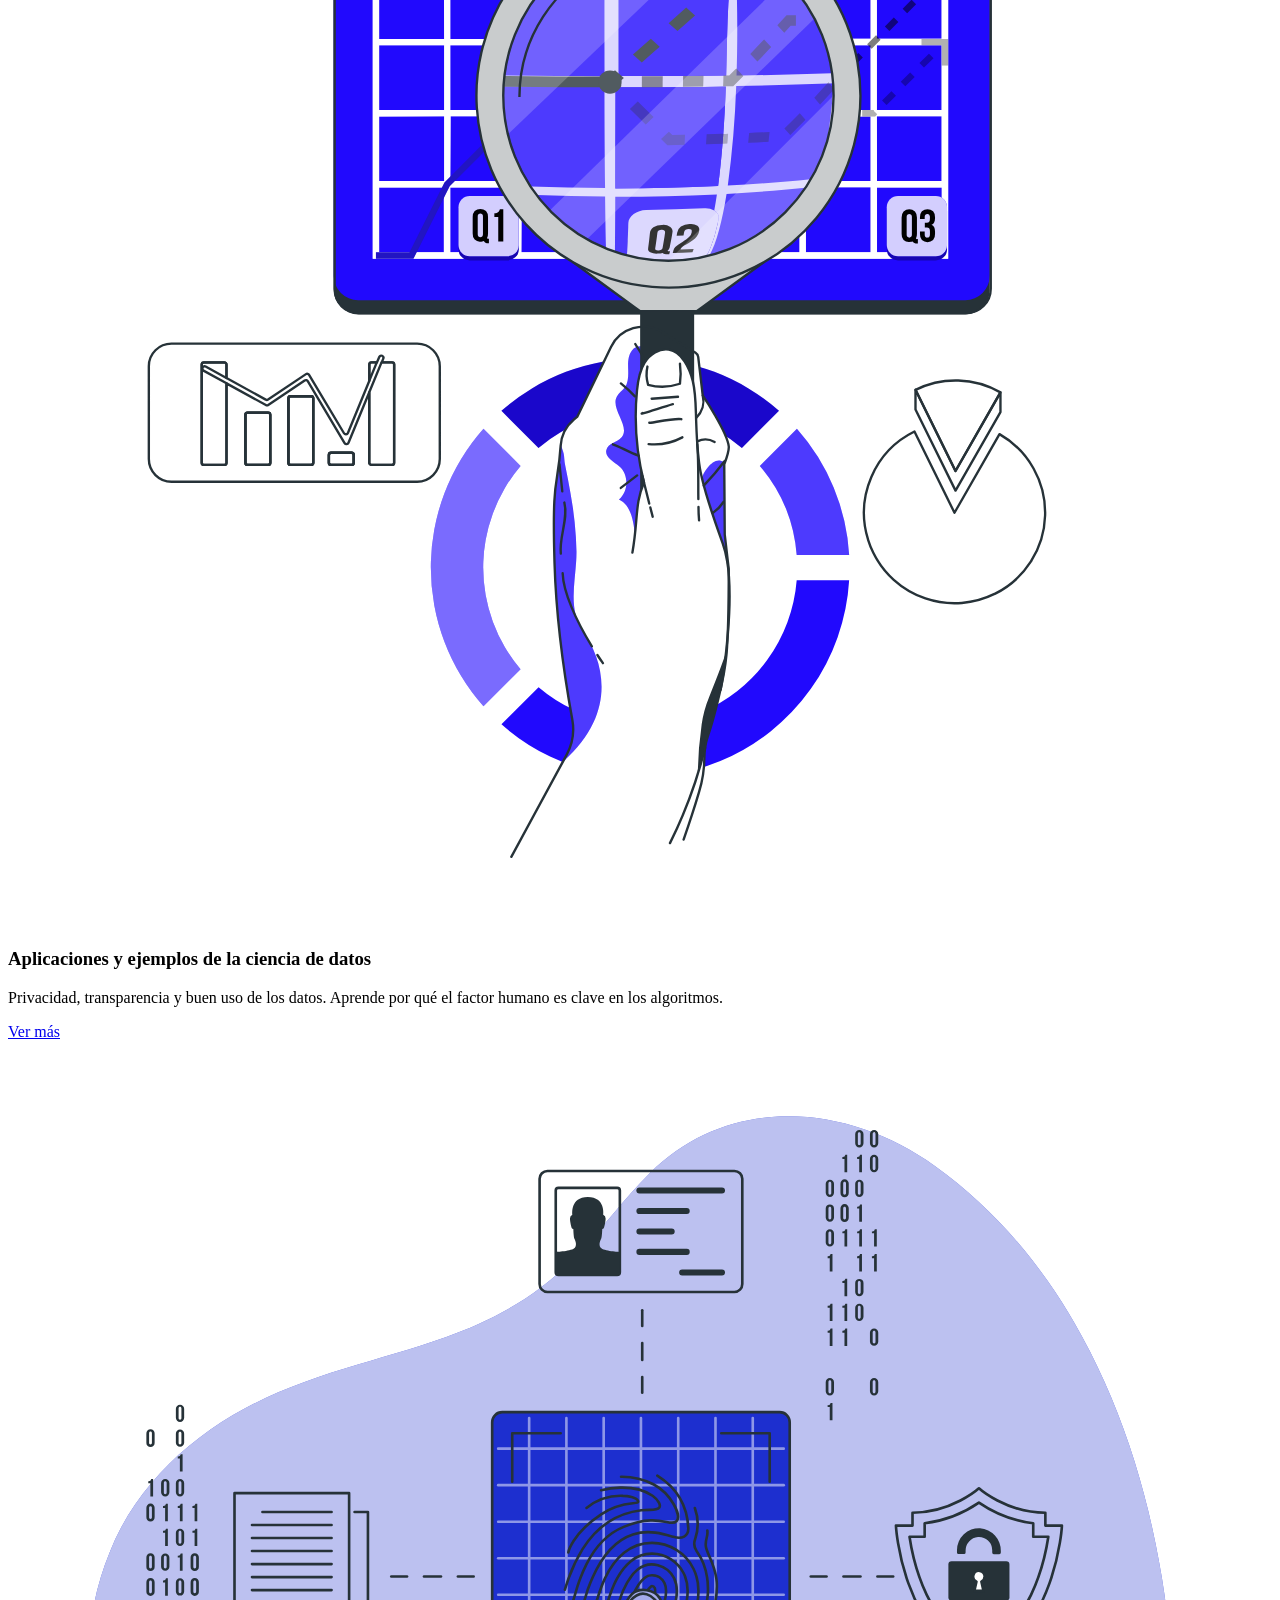
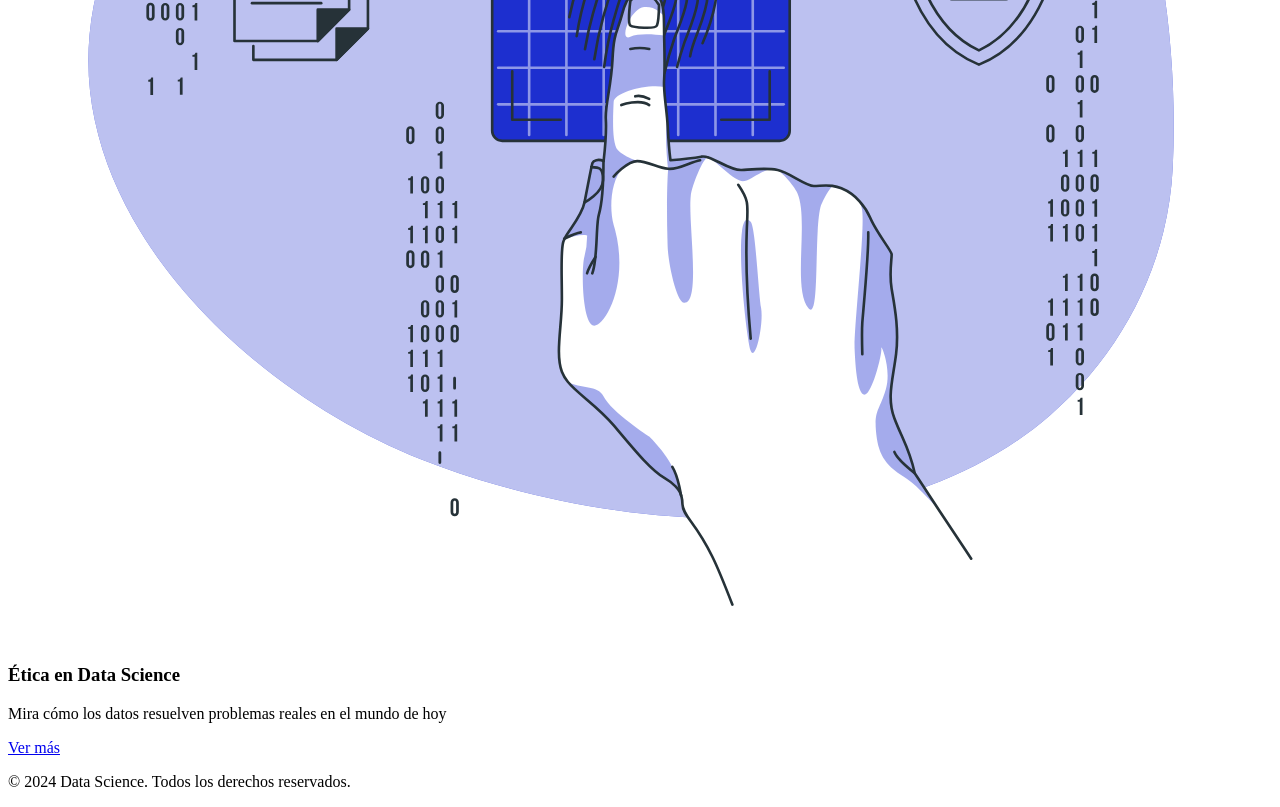
==== commit fae8cede: "casi finalizando" ====
--- a/index.html
+++ b/index.html
@@ -4,9 +4,20 @@
 <head>
     <meta charset="UTF-8">
     <meta name="viewport" content="width=device-width, initial-scale=1.0">
+    
+   
+    <!--
     <link rel="stylesheet" href="styles/global.css">
     <link rel="stylesheet" href="styles/style.css">
     <title>Document</title>
+    -->
+
+
+    <!-- Sub estilos -->
+    <link rel="stylesheet" href="styles(subestilos)/global.css">
+    <link rel="stylesheet" href="styles(subestilos)/styles.css">
+
+    
 </head>
 
 <body>
@@ -14,17 +25,7 @@
         <nav class="nav">
             <div class="nav__container container">
                 <a href="" class="logo">EGC</a>
-                <ul class="nav__list">
-                    <li class="nav__item">
-                        <a href="" class="nav__link">Enlace</a>
-                    </li>
-                    <li class="nav__item">
-                        <a href="" class="nav__link">Enlace</a>
-                    </li>
-                    <li class="nav__item">
-                        <a href="" class="nav__link">Enlace</a>
-                    </li>
-                </ul>
+
             </div>
         </nav>
 
@@ -64,8 +65,6 @@
                 <p class="db__paragraph">Python es el lenguaje #1 en Ciencia de Datos, utilizado por más del 80% de los
                     profesionales del área.</p>
             </div>
-
-
 
         </section>
 
--- a/styles/global.css
+++ b/styles/global.css
@@ -29,36 +29,12 @@
 .nav__container{
     height: 80px;
     display: flex;
-    justify-content: space-between;
+    justify-content: center;
     align-self: center;
 }
 
-.nav__list{
-    display: flex;
-    gap: 20px;
-    align-items: center;
-    list-style: none;
-}
 
-.nav__link{
-    text-decoration: none;
-    font-size: 1.3rem;
-    color: #1d2fcf;
-}
 
-.nav__link::after{
-    content: '';
-    display: block;
-    width: 100%;
-    height: 2px;
-    background-color: #1d2fcf;
-    transition: all .3s ease;
-    clip-path: circle(0% at 50% 50%);
-}
-
-.nav__link:hover::after{
-    clip-path: circle(150% at 50% 50%);
-}
 
 
 .logo{
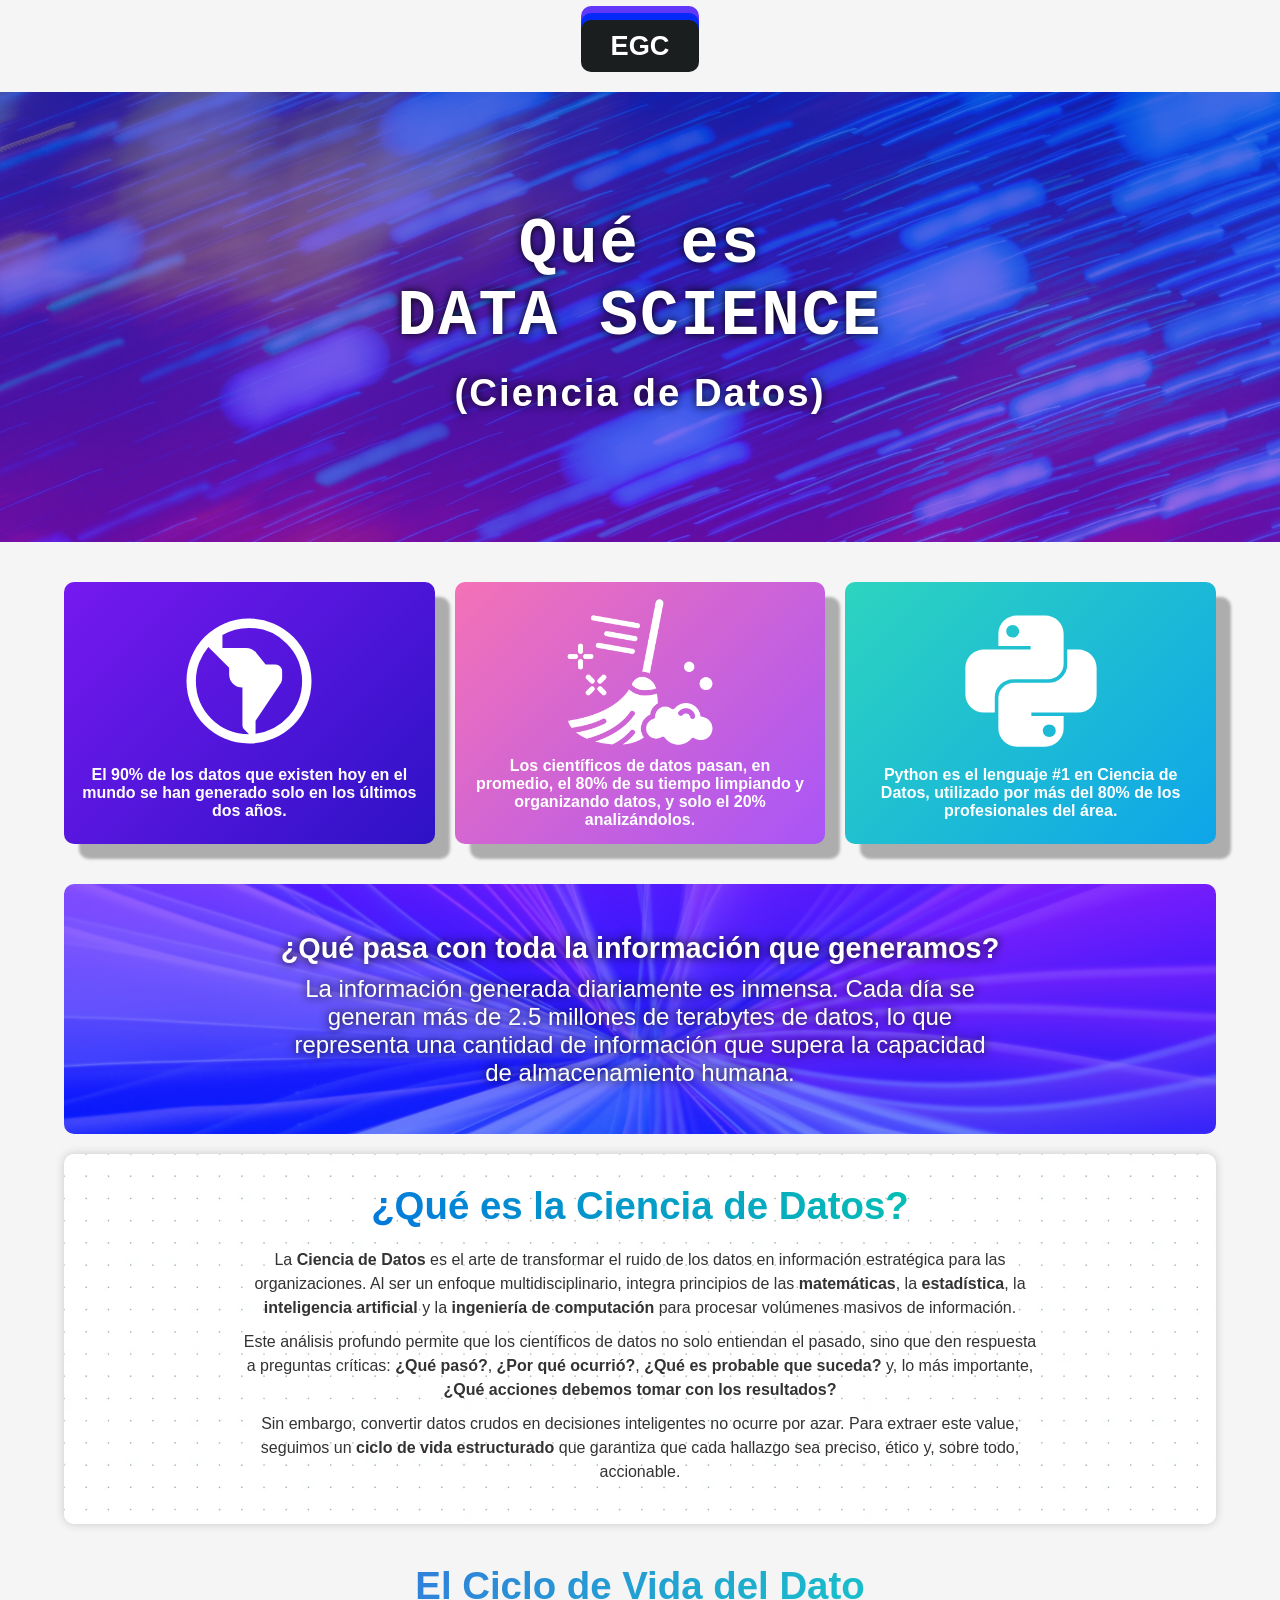
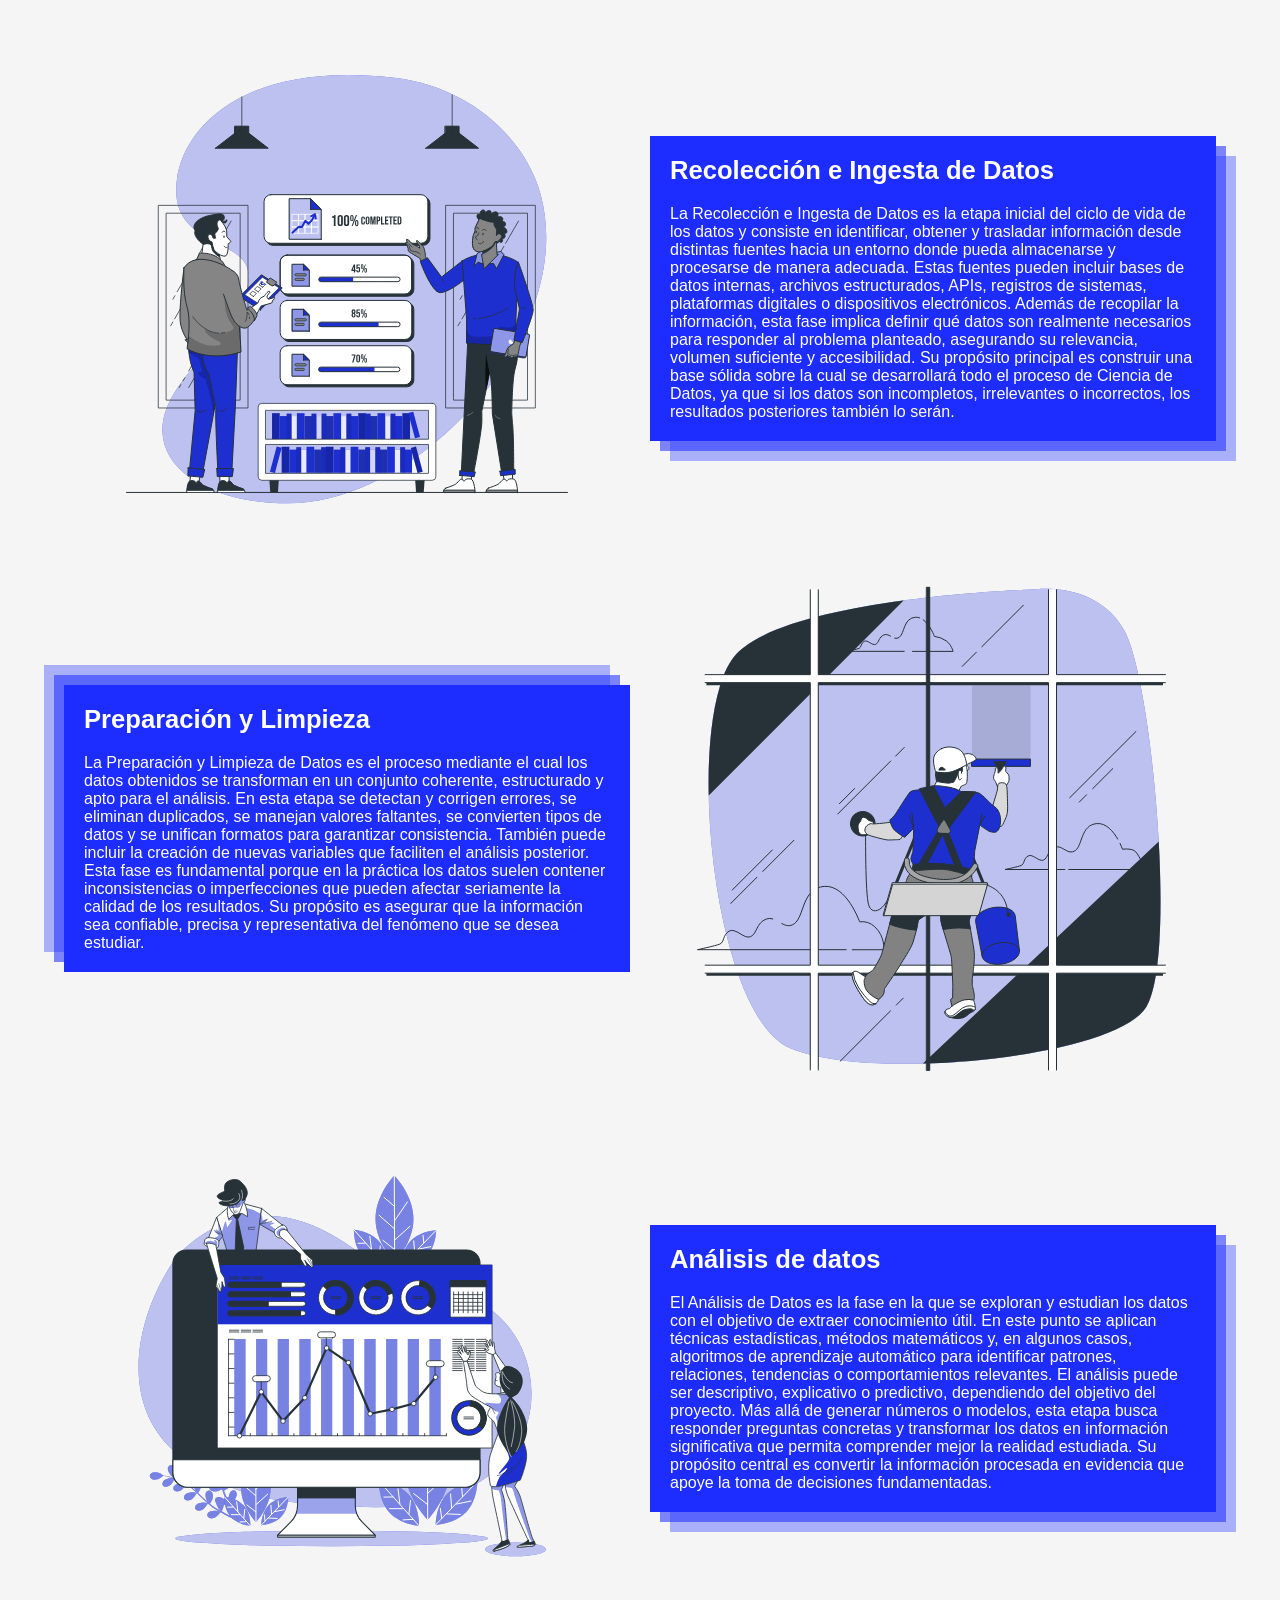
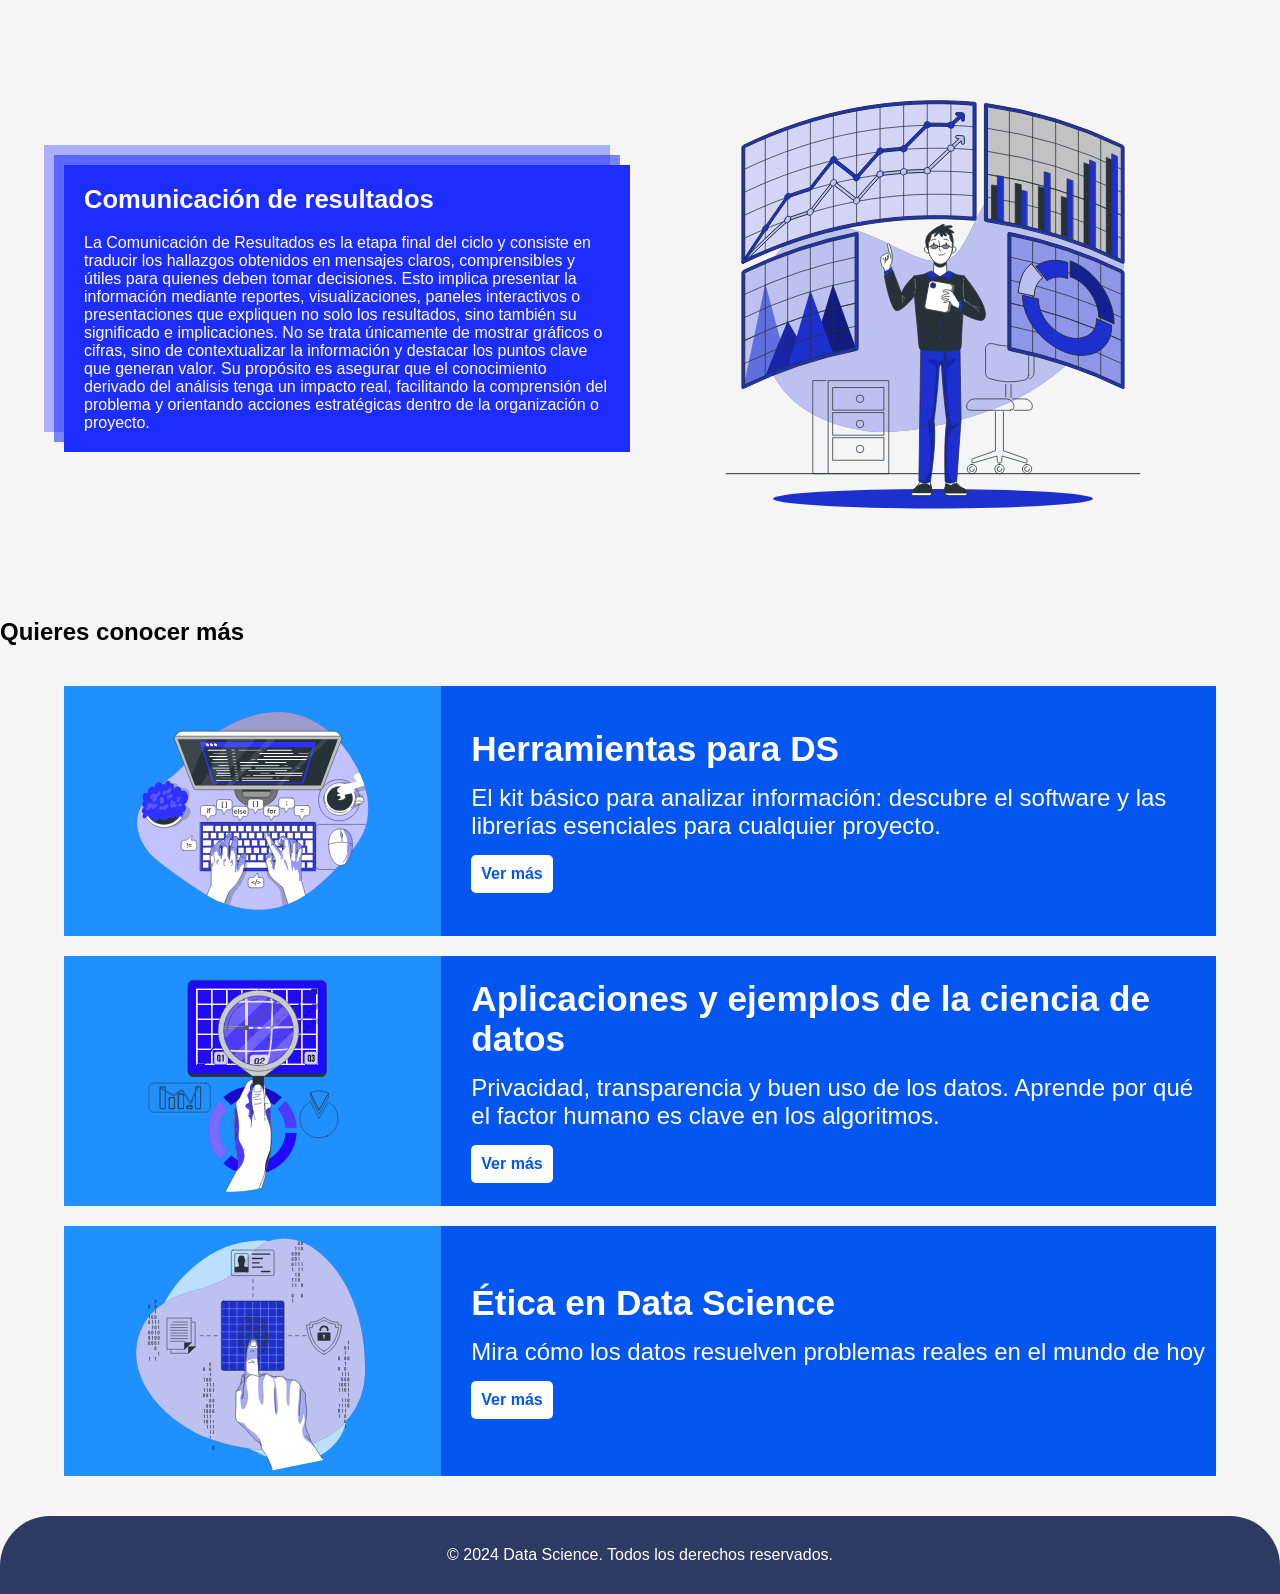
==== commit 4b28e520: "ahi va" ====
--- a/index.html
+++ b/index.html
@@ -5,17 +5,18 @@
     <meta charset="UTF-8">
     <meta name="viewport" content="width=device-width, initial-scale=1.0">
     
-   
-    <!--
+    <!--- Estilos principales ---->
+    <!---
     <link rel="stylesheet" href="styles/global.css">
     <link rel="stylesheet" href="styles/style.css">
     <title>Document</title>
-    -->
-
-
-    <!-- Sub estilos -->
-    <link rel="stylesheet" href="styles(subestilos)/global.css">
-    <link rel="stylesheet" href="styles(subestilos)/styles.css">
+    
+    --->
+    
+    <link rel="stylesheet" href="styles_subestilos/global.css">
+    <link rel="stylesheet" href="styles_subestilos/styles.css">
+
+
 
     
 </head>
@@ -89,19 +90,19 @@
 
             <div class="definicion__texts">
                 <h2 class="definicion__title">¿Qué es la Ciencia de Datos?</h2>
-                <p class="definicion__paragraph">La Ciencia de Datos es el arte de transformar el ruido de los datos en
+                <p class="definicion__paragraph">La <strong>Ciencia de Datos</strong> es el arte de transformar el ruido de los datos en
                     información estratégica para las organizaciones. Al ser un enfoque multidisciplinario, integra
-                    principios de las matemáticas, la estadística, la inteligencia artificial y la ingeniería de
-                    computación para procesar volúmenes masivos de información.
+                    principios de las <strong>matemáticas</strong>, la <strong>estadística</strong>, la <strong>inteligencia artificial</strong> y la <strong>ingeniería de
+                    computación</strong> para procesar volúmenes masivos de información.
                 </p>
                 <p class="definicion__paragraph">
                     Este análisis profundo permite que los científicos de datos no solo entiendan el pasado, sino que
-                    den respuesta a preguntas críticas: ¿Qué pasó?, ¿por qué ocurrió?, ¿qué es probable que suceda? y,
-                    lo más importante, ¿qué acciones debemos tomar con los resultados?
+                    den respuesta a preguntas críticas: <strong>¿Qué pasó?</strong>, <strong>¿Por qué ocurrió?</strong>, <strong>¿Qué es probable que suceda?</strong> y,
+                    lo más importante, <strong>¿Qué acciones debemos tomar con los resultados?</strong>
                 </p>
                 <p class="definicion__paragraph">
                     Sin embargo, convertir datos crudos en decisiones inteligentes no ocurre por azar. Para extraer este
-                    valor, seguimos un ciclo de vida estructurado que garantiza que cada hallazgo sea preciso, ético y,
+                    value, seguimos un <strong>ciclo de vida estructurado</strong> que garantiza que cada hallazgo sea preciso, ético y,
                     sobre todo, accionable.
                 </p>
             </div>
--- a/styles_subestilos/global.css
+++ b/styles_subestilos/global.css
@@ -0,0 +1,51 @@
+@import url('https://fonts.googleapis.com/css2?family=Lato:ital,wght@0,100;0,300;0,400;0,700;0,900;1,100;1,300;1,400;1,700;1,900&family=Montserrat:ital,wght@0,100..900;1,100..900&display=swap');
+*{
+    margin: 0;
+    padding: 0;
+    box-sizing: border-box;
+    font-family: 'Lato', sans-serif;
+
+}
+
+body{
+    background-color: #f5f5f5
+}
+
+.container{
+    width: 90%;
+    max-width: 1200px;
+    margin: 0 auto;
+}
+
+.logo{
+    font-size: 1.7rem;
+    font-weight: 700;
+    background-color: #1b1e1f;
+    font-family: Montserrat,sans-serif;
+    text-decoration: none;
+    color: white;
+    padding: 10px 30px;
+    border-radius: 10px;
+    box-shadow: 0px -7px 0px rgb(5, 41, 248), 0px -14px 0px rgba(60, 7, 250, 0.795);
+    
+
+}
+
+
+.nav__container{
+    display: flex;
+    justify-content: center;
+    align-items: center;
+    padding: 20px 0;
+}
+
+
+.footer{
+    background-color: #051444d3;
+    color: white;
+    text-align: center;
+    padding: 30px 0;
+    margin-top: 20px;
+    border-radius: 50px 50px 0 0;
+}
+
--- a/styles_subestilos/styles.css
+++ b/styles_subestilos/styles.css
@@ -0,0 +1,318 @@
+
+@import url('https://fonts.googleapis.com/css2?family=Lato:ital,wght@0,100;0,300;0,400;0,700;0,900;1,100;1,300;1,400;1,700;1,900&family=Montserrat:ital,wght@0,100..900;1,100..900&display=swap');
+
+*{
+    margin: 0;
+    padding: 0;
+    box-sizing: border-box;
+    font-family: 'Lato', sans-serif;
+
+}
+
+
+.title{
+    background-color: none;
+}
+
+.hero{
+    display: grid;
+    grid-template-columns: repeat(8,1fr);
+    grid-template-rows: 50vh;
+    gap: 2rem;
+}
+
+.hero__figure{
+    
+    grid-column: 1/-1;
+    grid-row: 1/-1;
+    background-image: linear-gradient(#0a1fdd94,#b700ff73), url('../img/fondo_intro.jpg');
+    background-size: cover;
+    background-position: center;
+}
+.hero__img{
+    max-width: 700px;
+    display: none;
+}
+
+.hero__texts{
+    grid-column: 2/-2;
+    grid-row: 2/-2;
+    display: flex;
+    justify-content: center;
+    align-items: center;
+    text-align: center;
+    color: white;
+    text-shadow: 0px 0px 10px black;
+}
+
+.hero__title{
+    font-family: Montserrat,monospace;
+    letter-spacing: 2px;
+    font-size: clamp(2rem, 5vw, 4rem);
+}
+
+.hero__span{
+    font-size: clamp(1rem, 3vw, 2.5rem);
+}
+
+
+.data-bar{
+    display: grid;
+    grid-template-columns: repeat(3,1fr);
+    gap: 20px;
+    margin: 40px auto;
+    font-weight: bold;
+}
+.data-bar__item{
+    background-color: dodgerblue;
+    display: flex;
+    justify-content: center;
+    align-items: center;
+    flex-direction:column ;
+    background-image: linear-gradient(135deg, #7619f0 0%, #2d12c5 100%);
+    color: white;
+    padding: 15px;
+    border-radius: 10px;
+    text-align: center;
+    gap: 10px;
+    box-shadow: 15px 15px 3px #1b1b1b54;
+}
+
+.data-bar__item:nth-of-type(2){
+    background-image:linear-gradient(135deg, #f472b6 0%, #a855f7 100%)
+}
+.data-bar__item:nth-of-type(3){
+    background-image: linear-gradient(135deg, #2dd4bf 0%, #0ea5e9 100%)
+}
+
+.db__img{
+    width: 150px;
+    height: 150px;
+    object-fit: cover;
+}
+
+.introduccion__texts{
+    background-image: linear-gradient(rgba(109, 30, 255, 0.726),#0228fc93),url("../img/hero_02.jpg");
+    height: 250px;
+    background-size: cover;
+    background-position: center;
+    border-radius: 10px;
+    color: white;
+    display: flex;
+    flex-direction: column;
+    justify-content: center;
+    align-items: center;
+    padding: 0 20px;
+    text-shadow: 0px 0px 10px black;
+}
+
+.introduccion__title{
+    font-family: Montserrat,sans-serif;
+    font-size: clamp(1rem, 3vw, 1.8rem);
+    margin-bottom: 10px;
+    text-align: center;
+}
+
+.introduccion__paragraph{
+    max-width: 700px;
+    text-align: center;
+    font-size: clamp(1rem, 2vw, 1.5rem);
+}
+
+
+.definicion{
+    background-image:url("../img/dot.webp");
+    margin: 20px auto;
+    padding: 30px;
+    box-shadow: 0px 0px 10px #1b1b1b34;
+    border-radius: 10px;
+    text-align: center;
+}
+
+.definicion__title{
+    font-family: Montserrat,sans-serif;
+    font-size: clamp(1.5rem, 3vw, 2.5rem);
+    margin-bottom: 20px;
+    color: dodgerblue;
+    background: linear-gradient(45deg,  #0356f0, #06e2a0);
+    -webkit-background-clip: text;
+    color: transparent;
+}
+
+.definicion__paragraph{
+    font-size: clamp(1rem, .5vw, 1.5rem);
+    max-width: 800px;
+    margin: 0 auto;
+    color: #333;
+    margin: 10px auto;
+    line-height: 1.5;
+}
+
+
+.zigzag{
+    margin: 40px auto;
+}
+
+.zigzag__title{
+    font-family: Montserrat,sans-serif;
+    font-size: clamp(1.5rem, 3vw, 2.5rem);
+    margin: 30px auto;
+    color: dodgerblue;
+    background: linear-gradient(-45deg,  #03f0bd, #0615e2be);
+    -webkit-background-clip: text;
+    color: transparent;
+    text-align: center;
+}
+
+.zigzag__item{
+    display: grid;
+    grid-template-columns: 1fr 1fr ;
+    grid-template-rows: 500px auto;
+    gap: 20px;
+    margin: 20px auto;
+    justify-content: center;
+    align-items: center;
+}
+
+.zigzag__figure{
+    display: flex;
+    justify-content: center;
+    align-items: center;
+    width: 100%;
+    height: 100%;   
+}
+
+.zigzag__texts{
+    background-color: rgb(30, 45, 255);
+    padding: 20px;
+    color: white;
+    display: flex;
+    flex-direction: column;
+    gap: 20px;
+    box-shadow: 10px 10px 0 #1e2dff8f,
+                20px 20px 0 #1e2dff59;
+}
+
+.zigzag__item:nth-of-type(even) .zigzag__texts{
+    box-shadow: -10px -10px 0 #1e2dff8f,
+                -20px -20px 0 #1e2dff59;
+}
+
+.zigzag__img{
+    width: 100%;
+    height: 100%;
+}
+
+.zigzag__item:nth-child(odd) .zigzag__figure{
+    order: 2;
+}
+
+
+.zigzag__subtitle{
+    font-family: Montserrat,sans-serif;
+    font-size: clamp(1.2rem, 2vw, 1.8rem);
+    color: #fff;
+}
+
+.card__container{
+    display: grid;
+    grid-template-columns: 1fr;
+    gap: 20px;
+    margin: 40px auto;
+}
+
+.card{
+    display: grid;
+    grid-template-columns: 1fr 2fr;
+    background-color: #0356f0;
+    gap:20px
+
+}
+
+
+.card__figure{
+    width: 100%;
+    height: 100%;
+    max-height: 250px;
+    background-color: dodgerblue;
+}
+
+
+.card__text{
+    display: flex;
+    flex-direction: column;
+    justify-content: center;
+    padding: 10px;
+    gap: 15px;
+
+}
+
+.card__title{
+    font-family: Montserrat,sans-serif;
+    font-size: clamp(1.5rem, 3vw, 2.2rem);
+    color: white;
+}
+.card__paragraph{
+    color: white;
+    font-size: clamp(1rem, 2vw, 1.5rem);
+
+}
+.card__img{
+    width: 100%;
+    height: 100%;
+}
+
+.card__cta{
+    background-color: white;
+    color: #0356f0;
+    padding: 10px;
+    width: fit-content;
+    border-radius: 5px;
+    font-weight: bold;
+    text-decoration: none;
+    transition: background-color 0.3s ease, color 0.3s ease;
+}
+
+.card__cta:hover{
+    background-color: #0399f0;
+    color: white;
+}
+
+
+@media screen and (max-width:800px) {
+    .data-bar{
+        grid-template-columns: 1fr;
+    }
+
+    .zigzag__item{
+        grid-template-columns: 1fr;
+        grid-template-rows: auto auto;
+    }
+
+    .zigzag__item:nth-child(odd) .zigzag__figure{
+    order: -1;
+    }
+
+    .zigzag__texts{
+
+    box-shadow: 0px 10px 0 #1e2dff8f,
+                0px 20px 0 #1e2dff59;
+}
+
+    .zigzag__item:nth-of-type(even) .zigzag__texts{
+        box-shadow: 0px 10px 0 #1e2dff8f,
+                    0px 20px 0 #1e2dff59;
+    }
+
+    .card{
+        grid-template-columns: 1fr;
+        padding: 50px 0;
+        text-align: center;
+    }
+
+    .card__figure{
+        display: none;
+    }
+
+
+}
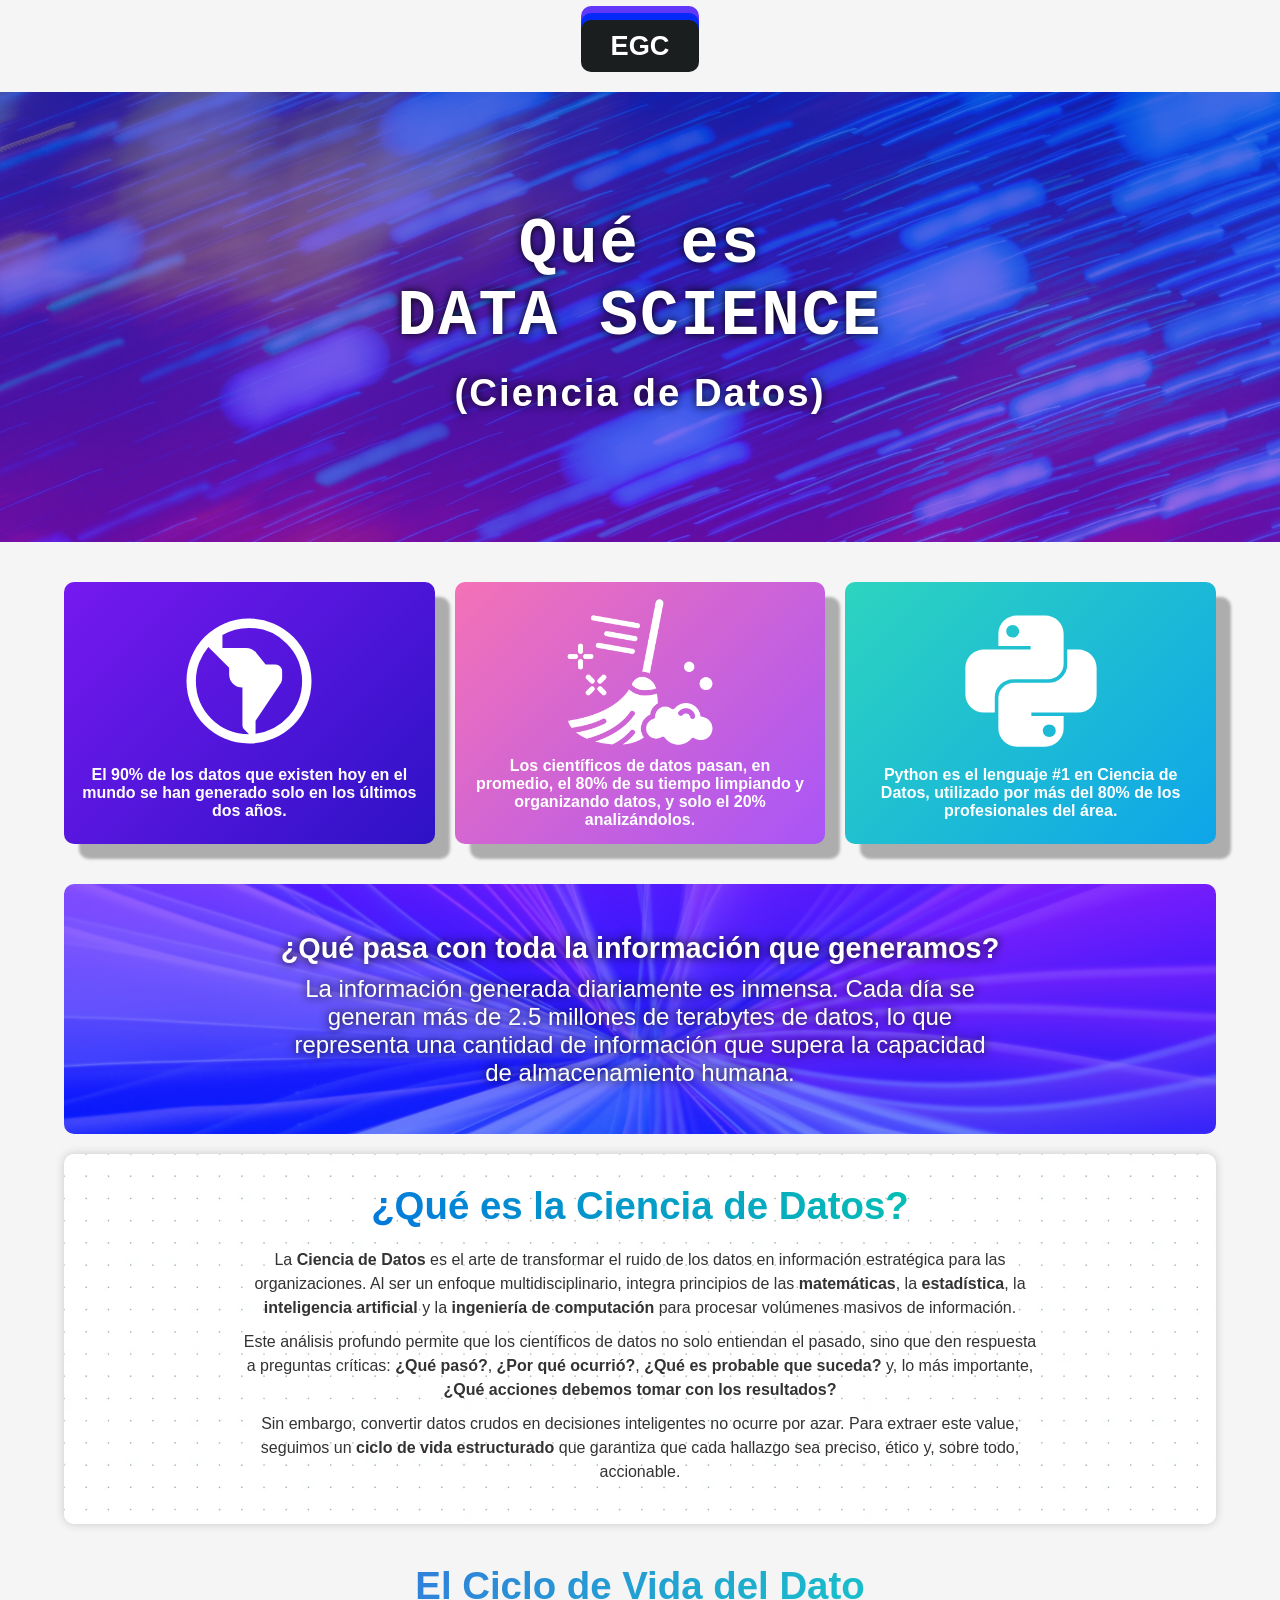
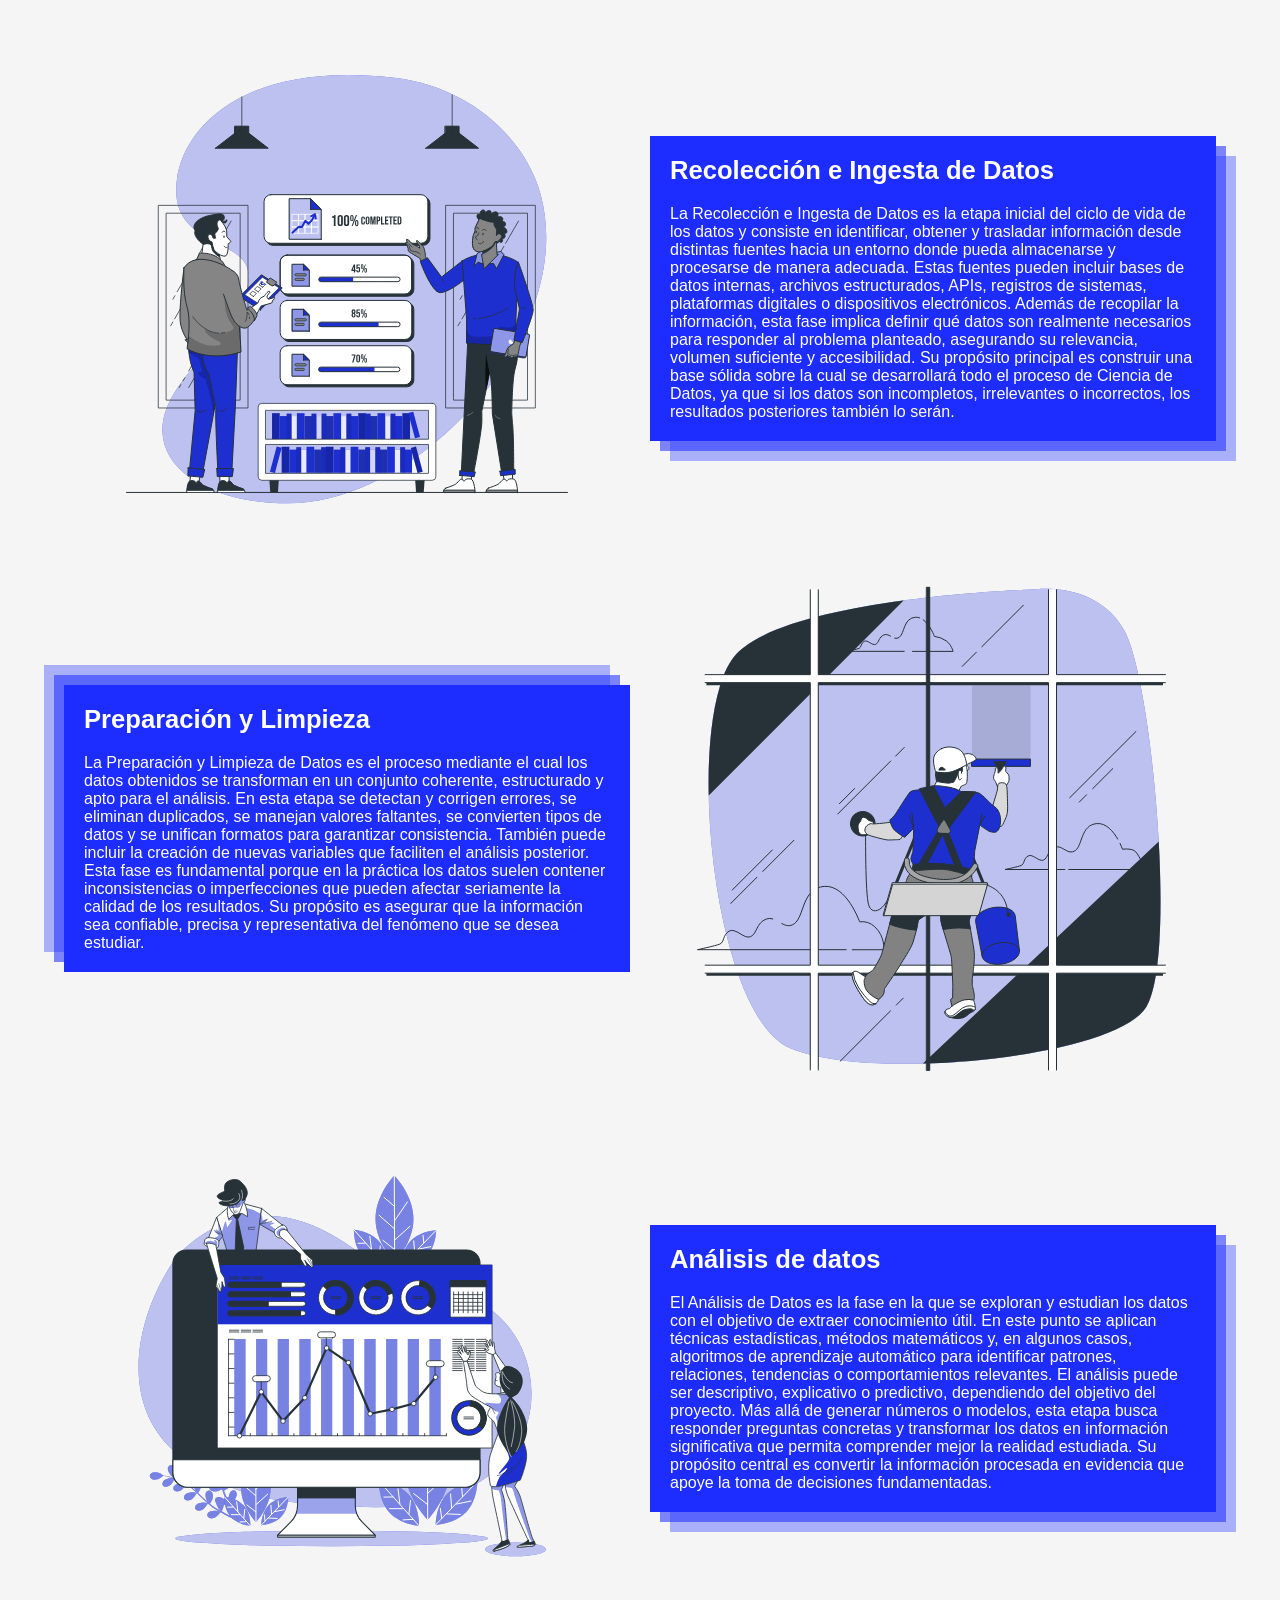
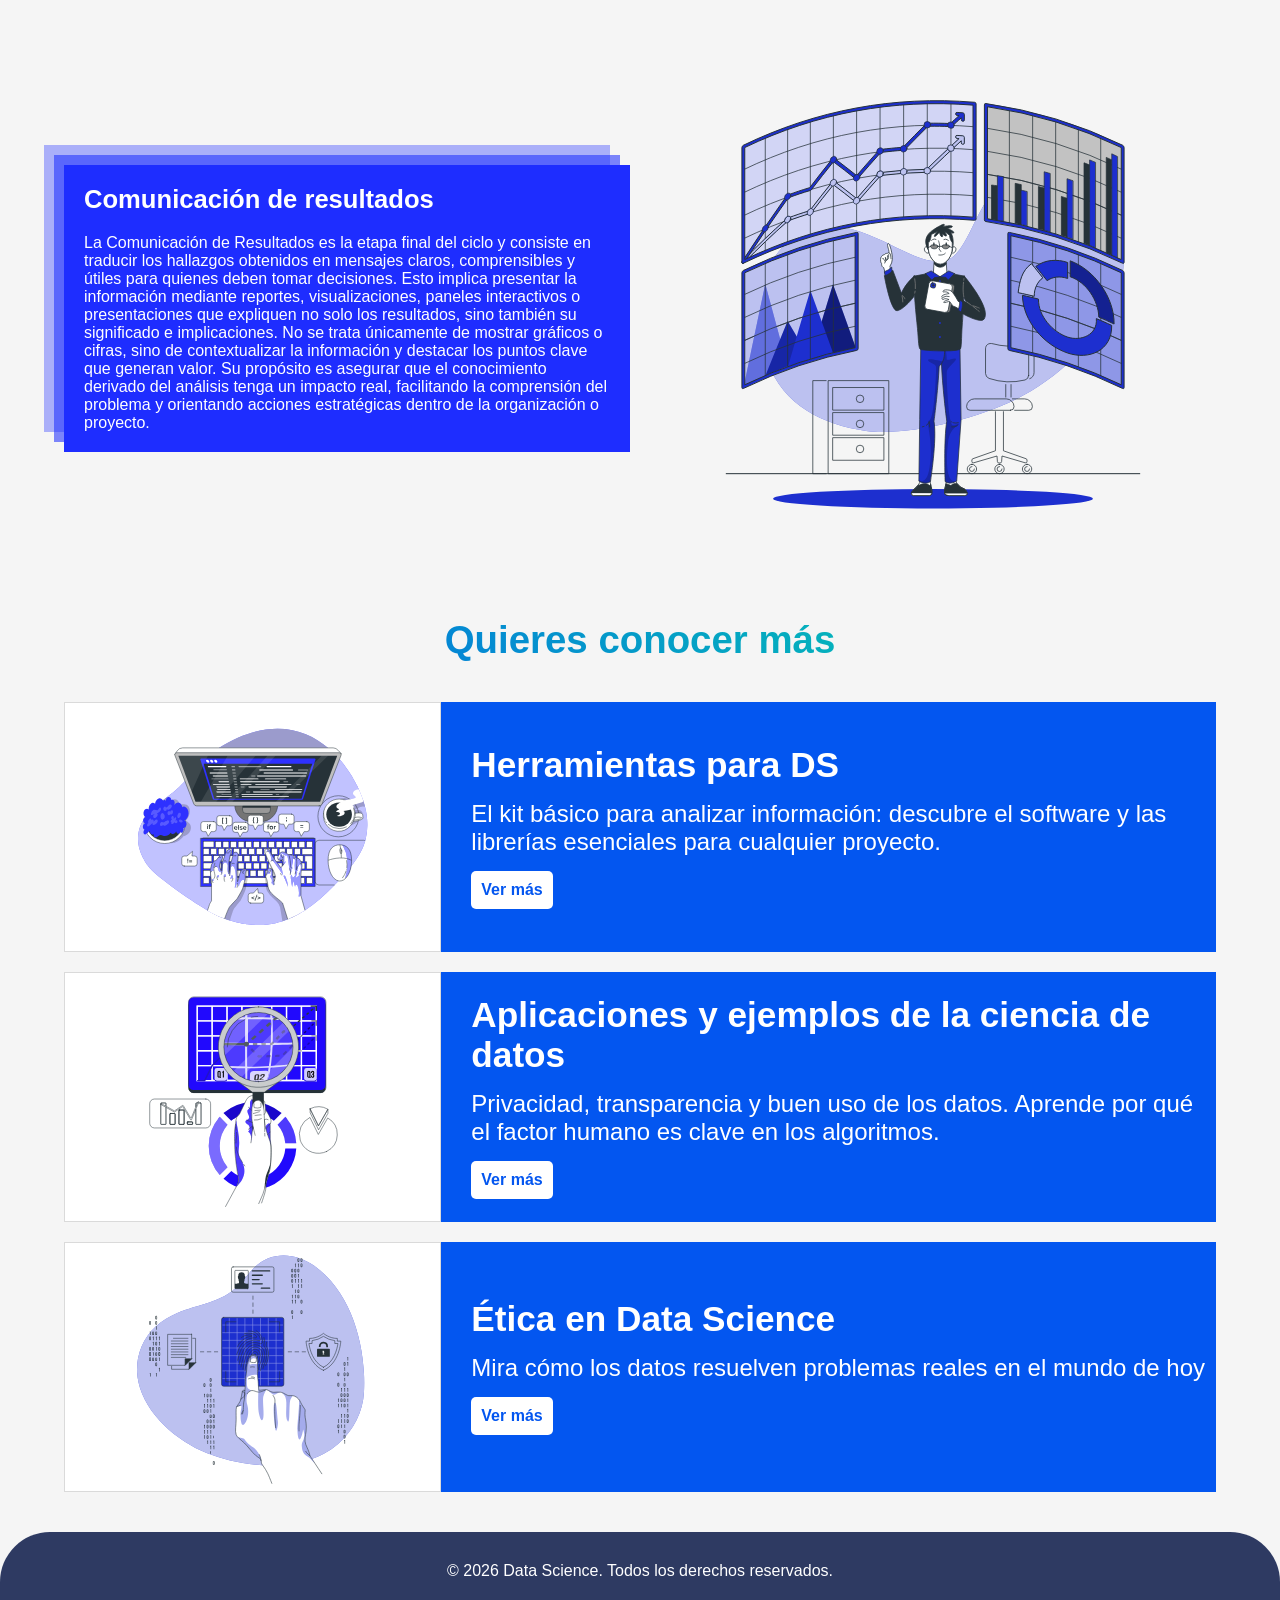
==== commit 8e6fddac: "terminando index" ====
--- a/index.html
+++ b/index.html
@@ -4,7 +4,7 @@
 <head>
     <meta charset="UTF-8">
     <meta name="viewport" content="width=device-width, initial-scale=1.0">
-    
+
     <!--- Estilos principales ---->
     <!---
     <link rel="stylesheet" href="styles/global.css">
@@ -12,13 +12,20 @@
     <title>Document</title>
     
     --->
+   
+
+
+    <!--- Estilos secundarios ---->
+    <!---
+    <link rel="stylesheet" href="styles_subestilos/global.css">
+    <link rel="stylesheet" href="styles_subestilos/styles.css">
+    -->
     
     <link rel="stylesheet" href="styles_subestilos/global.css">
     <link rel="stylesheet" href="styles_subestilos/styles.css">
 
 
 
-    
 </head>
 
 <body>
@@ -90,19 +97,23 @@
 
             <div class="definicion__texts">
                 <h2 class="definicion__title">¿Qué es la Ciencia de Datos?</h2>
-                <p class="definicion__paragraph">La <strong>Ciencia de Datos</strong> es el arte de transformar el ruido de los datos en
+                <p class="definicion__paragraph">La <strong>Ciencia de Datos</strong> es el arte de transformar el ruido
+                    de los datos en
                     información estratégica para las organizaciones. Al ser un enfoque multidisciplinario, integra
-                    principios de las <strong>matemáticas</strong>, la <strong>estadística</strong>, la <strong>inteligencia artificial</strong> y la <strong>ingeniería de
-                    computación</strong> para procesar volúmenes masivos de información.
+                    principios de las <strong>matemáticas</strong>, la <strong>estadística</strong>, la
+                    <strong>inteligencia artificial</strong> y la <strong>ingeniería de
+                        computación</strong> para procesar volúmenes masivos de información.
                 </p>
                 <p class="definicion__paragraph">
                     Este análisis profundo permite que los científicos de datos no solo entiendan el pasado, sino que
-                    den respuesta a preguntas críticas: <strong>¿Qué pasó?</strong>, <strong>¿Por qué ocurrió?</strong>, <strong>¿Qué es probable que suceda?</strong> y,
+                    den respuesta a preguntas críticas: <strong>¿Qué pasó?</strong>, <strong>¿Por qué ocurrió?</strong>,
+                    <strong>¿Qué es probable que suceda?</strong> y,
                     lo más importante, <strong>¿Qué acciones debemos tomar con los resultados?</strong>
                 </p>
                 <p class="definicion__paragraph">
                     Sin embargo, convertir datos crudos en decisiones inteligentes no ocurre por azar. Para extraer este
-                    value, seguimos un <strong>ciclo de vida estructurado</strong> que garantiza que cada hallazgo sea preciso, ético y,
+                    value, seguimos un <strong>ciclo de vida estructurado</strong> que garantiza que cada hallazgo sea
+                    preciso, ético y,
                     sobre todo, accionable.
                 </p>
             </div>
@@ -120,7 +131,16 @@
                 <div class="zigzag__texts">
                     <h3 class="zigzag__subtitle">Recolección e Ingesta de Datos</h3>
 
-                    <p class="zigzag__paragraph">La Recolección e Ingesta de Datos es la etapa inicial del ciclo de vida de los datos y consiste en identificar, obtener y trasladar información desde distintas fuentes hacia un entorno donde pueda almacenarse y procesarse de manera adecuada. Estas fuentes pueden incluir bases de datos internas, archivos estructurados, APIs, registros de sistemas, plataformas digitales o dispositivos electrónicos. Además de recopilar la información, esta fase implica definir qué datos son realmente necesarios para responder al problema planteado, asegurando su relevancia, volumen suficiente y accesibilidad. Su propósito principal es construir una base sólida sobre la cual se desarrollará todo el proceso de Ciencia de Datos, ya que si los datos son incompletos, irrelevantes o incorrectos, los resultados posteriores también lo serán.
+                    <p class="zigzag__paragraph">La Recolección e Ingesta de Datos es la etapa inicial del ciclo de vida
+                        de los datos y consiste en identificar, obtener y trasladar información desde distintas fuentes
+                        hacia un entorno donde pueda almacenarse y procesarse de manera adecuada. Estas fuentes pueden
+                        incluir bases de datos internas, archivos estructurados, APIs, registros de sistemas,
+                        plataformas digitales o dispositivos electrónicos. Además de recopilar la información, esta fase
+                        implica definir qué datos son realmente necesarios para responder al problema planteado,
+                        asegurando su relevancia, volumen suficiente y accesibilidad. Su propósito principal es
+                        construir una base sólida sobre la cual se desarrollará todo el proceso de Ciencia de Datos, ya
+                        que si los datos son incompletos, irrelevantes o incorrectos, los resultados posteriores también
+                        lo serán.
 
 
 
@@ -136,7 +156,15 @@
                 <div class="zigzag__texts zigzag__texts--reverse">
                     <h3 class="zigzag__subtitle">Preparación y Limpieza</h3>
 
-                    <p class="zigzag__paragraph">La Preparación y Limpieza de Datos es el proceso mediante el cual los datos obtenidos se transforman en un conjunto coherente, estructurado y apto para el análisis. En esta etapa se detectan y corrigen errores, se eliminan duplicados, se manejan valores faltantes, se convierten tipos de datos y se unifican formatos para garantizar consistencia. También puede incluir la creación de nuevas variables que faciliten el análisis posterior. Esta fase es fundamental porque en la práctica los datos suelen contener inconsistencias o imperfecciones que pueden afectar seriamente la calidad de los resultados. Su propósito es asegurar que la información sea confiable, precisa y representativa del fenómeno que se desea estudiar.
+                    <p class="zigzag__paragraph">La Preparación y Limpieza de Datos es el proceso mediante el cual los
+                        datos obtenidos se transforman en un conjunto coherente, estructurado y apto para el análisis.
+                        En esta etapa se detectan y corrigen errores, se eliminan duplicados, se manejan valores
+                        faltantes, se convierten tipos de datos y se unifican formatos para garantizar consistencia.
+                        También puede incluir la creación de nuevas variables que faciliten el análisis posterior. Esta
+                        fase es fundamental porque en la práctica los datos suelen contener inconsistencias o
+                        imperfecciones que pueden afectar seriamente la calidad de los resultados. Su propósito es
+                        asegurar que la información sea confiable, precisa y representativa del fenómeno que se desea
+                        estudiar.
                     </p>
                 </div>
             </div>
@@ -149,7 +177,15 @@
                 <div class="zigzag__texts">
                     <h3 class="zigzag__subtitle">Análisis de datos</h3>
 
-                    <p class="zigzag__paragraph">El Análisis de Datos es la fase en la que se exploran y estudian los datos con el objetivo de extraer conocimiento útil. En este punto se aplican técnicas estadísticas, métodos matemáticos y, en algunos casos, algoritmos de aprendizaje automático para identificar patrones, relaciones, tendencias o comportamientos relevantes. El análisis puede ser descriptivo, explicativo o predictivo, dependiendo del objetivo del proyecto. Más allá de generar números o modelos, esta etapa busca responder preguntas concretas y transformar los datos en información significativa que permita comprender mejor la realidad estudiada. Su propósito central es convertir la información procesada en evidencia que apoye la toma de decisiones fundamentadas.
+                    <p class="zigzag__paragraph">El Análisis de Datos es la fase en la que se exploran y estudian los
+                        datos con el objetivo de extraer conocimiento útil. En este punto se aplican técnicas
+                        estadísticas, métodos matemáticos y, en algunos casos, algoritmos de aprendizaje automático para
+                        identificar patrones, relaciones, tendencias o comportamientos relevantes. El análisis puede ser
+                        descriptivo, explicativo o predictivo, dependiendo del objetivo del proyecto. Más allá de
+                        generar números o modelos, esta etapa busca responder preguntas concretas y transformar los
+                        datos en información significativa que permita comprender mejor la realidad estudiada. Su
+                        propósito central es convertir la información procesada en evidencia que apoye la toma de
+                        decisiones fundamentadas.
                     </p>
                 </div>
             </div>
@@ -163,7 +199,15 @@
                 <div class="zigzag__texts zigzag__texts--reverse">
                     <h3 class="zigzag__subtitle">Comunicación de resultados</h3>
 
-                    <p class="zigzag__paragraph">La Comunicación de Resultados es la etapa final del ciclo y consiste en traducir los hallazgos obtenidos en mensajes claros, comprensibles y útiles para quienes deben tomar decisiones. Esto implica presentar la información mediante reportes, visualizaciones, paneles interactivos o presentaciones que expliquen no solo los resultados, sino también su significado e implicaciones. No se trata únicamente de mostrar gráficos o cifras, sino de contextualizar la información y destacar los puntos clave que generan valor. Su propósito es asegurar que el conocimiento derivado del análisis tenga un impacto real, facilitando la comprensión del problema y orientando acciones estratégicas dentro de la organización o proyecto.
+                    <p class="zigzag__paragraph">La Comunicación de Resultados es la etapa final del ciclo y consiste en
+                        traducir los hallazgos obtenidos en mensajes claros, comprensibles y útiles para quienes deben
+                        tomar decisiones. Esto implica presentar la información mediante reportes, visualizaciones,
+                        paneles interactivos o presentaciones que expliquen no solo los resultados, sino también su
+                        significado e implicaciones. No se trata únicamente de mostrar gráficos o cifras, sino de
+                        contextualizar la información y destacar los puntos clave que generan valor. Su propósito es
+                        asegurar que el conocimiento derivado del análisis tenga un impacto real, facilitando la
+                        comprensión del problema y orientando acciones estratégicas dentro de la organización o
+                        proyecto.
                     </p>
                 </div>
             </div>
@@ -181,7 +225,8 @@
 
                     <div class="card__text">
                         <h3 class="card__title">Herramientas para DS</h3>
-                        <p class="card__paragraph">El kit básico para analizar información: descubre el software y las librerías esenciales para cualquier proyecto.</p>
+                        <p class="card__paragraph">El kit básico para analizar información: descubre el software y las
+                            librerías esenciales para cualquier proyecto.</p>
                         <a href="subpaginas/pag01.html" class="card__cta">Ver más</a>
                     </div>
                 </div>
@@ -192,7 +237,8 @@
 
                     <div class="card__text">
                         <h3 class="card__title">Aplicaciones y ejemplos de la ciencia de datos</h3>
-                        <p class="card__paragraph">Privacidad, transparencia y buen uso de los datos. Aprende por qué el factor humano es clave en los algoritmos.
+                        <p class="card__paragraph">Privacidad, transparencia y buen uso de los datos. Aprende por qué el
+                            factor humano es clave en los algoritmos.
                         </p>
                         <a href="subpaginas/pag02.html" class="card__cta">Ver más</a>
                     </div>
@@ -206,7 +252,7 @@
                         <h3 class="card__title">Ética en Data Science</h3>
                         <p class="card__paragraph">Mira cómo los datos resuelven problemas reales en el mundo de hoy</p>
                         <a href="../subpaginas/pag03.html" class="card__cta">Ver más</a>
-                        
+
                     </div>
                 </div>
             </div>
@@ -216,7 +262,7 @@
 
 
     <footer class="footer">
-        <p>© 2024 Data Science. Todos los derechos reservados.</p>
+        <p>© 2026 Data Science. Todos los derechos reservados.</p>
     </footer>
 </body>
 
--- a/styles_subestilos/styles.css
+++ b/styles_subestilos/styles.css
@@ -1,7 +1,6 @@
-
 @import url('https://fonts.googleapis.com/css2?family=Lato:ital,wght@0,100;0,300;0,400;0,700;0,900;1,100;1,300;1,400;1,700;1,900&family=Montserrat:ital,wght@0,100..900;1,100..900&display=swap');
 
-*{
+* {
     margin: 0;
     padding: 0;
     box-sizing: border-box;
@@ -10,31 +9,32 @@
 }
 
 
-.title{
+.title {
     background-color: none;
 }
 
-.hero{
-    display: grid;
-    grid-template-columns: repeat(8,1fr);
+.hero {
+    display: grid;
+    grid-template-columns: repeat(8, 1fr);
     grid-template-rows: 50vh;
     gap: 2rem;
 }
 
-.hero__figure{
-    
+.hero__figure {
+
     grid-column: 1/-1;
     grid-row: 1/-1;
-    background-image: linear-gradient(#0a1fdd94,#b700ff73), url('../img/fondo_intro.jpg');
+    background-image: linear-gradient(#0a1fdd94, #b700ff73), url('../img/fondo_intro.jpg');
     background-size: cover;
     background-position: center;
 }
-.hero__img{
+
+.hero__img {
     max-width: 700px;
     display: none;
 }
 
-.hero__texts{
+.hero__texts {
     grid-column: 2/-2;
     grid-row: 2/-2;
     display: flex;
@@ -45,30 +45,31 @@
     text-shadow: 0px 0px 10px black;
 }
 
-.hero__title{
-    font-family: Montserrat,monospace;
+.hero__title {
+    font-family: Montserrat, monospace;
     letter-spacing: 2px;
     font-size: clamp(2rem, 5vw, 4rem);
 }
 
-.hero__span{
+.hero__span {
     font-size: clamp(1rem, 3vw, 2.5rem);
 }
 
 
-.data-bar{
-    display: grid;
-    grid-template-columns: repeat(3,1fr);
+.data-bar {
+    display: grid;
+    grid-template-columns: repeat(3, 1fr);
     gap: 20px;
     margin: 40px auto;
     font-weight: bold;
 }
-.data-bar__item{
+
+.data-bar__item {
     background-color: dodgerblue;
     display: flex;
     justify-content: center;
     align-items: center;
-    flex-direction:column ;
+    flex-direction: column;
     background-image: linear-gradient(135deg, #7619f0 0%, #2d12c5 100%);
     color: white;
     padding: 15px;
@@ -78,21 +79,22 @@
     box-shadow: 15px 15px 3px #1b1b1b54;
 }
 
-.data-bar__item:nth-of-type(2){
-    background-image:linear-gradient(135deg, #f472b6 0%, #a855f7 100%)
-}
-.data-bar__item:nth-of-type(3){
+.data-bar__item:nth-of-type(2) {
+    background-image: linear-gradient(135deg, #f472b6 0%, #a855f7 100%)
+}
+
+.data-bar__item:nth-of-type(3) {
     background-image: linear-gradient(135deg, #2dd4bf 0%, #0ea5e9 100%)
 }
 
-.db__img{
+.db__img {
     width: 150px;
     height: 150px;
     object-fit: cover;
 }
 
-.introduccion__texts{
-    background-image: linear-gradient(rgba(109, 30, 255, 0.726),#0228fc93),url("../img/hero_02.jpg");
+.introduccion__texts {
+    background-image: linear-gradient(rgba(109, 30, 255, 0.726), #0228fc93), url("../img/hero_02.jpg");
     height: 250px;
     background-size: cover;
     background-position: center;
@@ -106,40 +108,51 @@
     text-shadow: 0px 0px 10px black;
 }
 
-.introduccion__title{
-    font-family: Montserrat,sans-serif;
+.introduccion__title {
+    font-family: Montserrat, sans-serif;
     font-size: clamp(1rem, 3vw, 1.8rem);
     margin-bottom: 10px;
     text-align: center;
 }
 
-.introduccion__paragraph{
+.introduccion__paragraph {
     max-width: 700px;
     text-align: center;
     font-size: clamp(1rem, 2vw, 1.5rem);
 }
 
 
-.definicion{
-    background-image:url("../img/dot.webp");
+.definicion {
+    background-image: url("../img/dot.webp");
     margin: 20px auto;
     padding: 30px;
     box-shadow: 0px 0px 10px #1b1b1b34;
     border-radius: 10px;
     text-align: center;
-}
-
-.definicion__title{
-    font-family: Montserrat,sans-serif;
+    animation: moverFondo 10s linear infinite;
+}
+
+@keyframes moverFondo {
+    from {
+        background-position: 0 0;
+    }
+
+    to {
+        background-position: 200px 200px;
+    }
+}
+
+.definicion__title {
+    font-family: Montserrat, sans-serif;
     font-size: clamp(1.5rem, 3vw, 2.5rem);
     margin-bottom: 20px;
     color: dodgerblue;
-    background: linear-gradient(45deg,  #0356f0, #06e2a0);
+    background: linear-gradient(45deg, #0356f0, #06e2a0);
     -webkit-background-clip: text;
     color: transparent;
 }
 
-.definicion__paragraph{
+.definicion__paragraph {
     font-size: clamp(1rem, .5vw, 1.5rem);
     max-width: 800px;
     margin: 0 auto;
@@ -149,24 +162,24 @@
 }
 
 
-.zigzag{
+.zigzag {
     margin: 40px auto;
 }
 
-.zigzag__title{
-    font-family: Montserrat,sans-serif;
+.zigzag__title {
+    font-family: Montserrat, sans-serif;
     font-size: clamp(1.5rem, 3vw, 2.5rem);
     margin: 30px auto;
     color: dodgerblue;
-    background: linear-gradient(-45deg,  #03f0bd, #0615e2be);
+    background: linear-gradient(-45deg, #03f0bd, #0615e2be);
     -webkit-background-clip: text;
     color: transparent;
     text-align: center;
 }
 
-.zigzag__item{
-    display: grid;
-    grid-template-columns: 1fr 1fr ;
+.zigzag__item {
+    display: grid;
+    grid-template-columns: 1fr 1fr;
     grid-template-rows: 500px auto;
     gap: 20px;
     margin: 20px auto;
@@ -174,15 +187,15 @@
     align-items: center;
 }
 
-.zigzag__figure{
+.zigzag__figure {
     display: flex;
     justify-content: center;
     align-items: center;
     width: 100%;
-    height: 100%;   
-}
-
-.zigzag__texts{
+    height: 100%;
+}
+
+.zigzag__texts {
     background-color: rgb(30, 45, 255);
     padding: 20px;
     color: white;
@@ -190,55 +203,66 @@
     flex-direction: column;
     gap: 20px;
     box-shadow: 10px 10px 0 #1e2dff8f,
-                20px 20px 0 #1e2dff59;
-}
-
-.zigzag__item:nth-of-type(even) .zigzag__texts{
+        20px 20px 0 #1e2dff59;
+}
+
+.zigzag__item:nth-of-type(even) .zigzag__texts {
     box-shadow: -10px -10px 0 #1e2dff8f,
-                -20px -20px 0 #1e2dff59;
-}
-
-.zigzag__img{
+        -20px -20px 0 #1e2dff59;
+}
+
+.zigzag__img {
     width: 100%;
     height: 100%;
 }
 
-.zigzag__item:nth-child(odd) .zigzag__figure{
+.zigzag__item:nth-child(odd) .zigzag__figure {
     order: 2;
 }
 
 
-.zigzag__subtitle{
-    font-family: Montserrat,sans-serif;
+.zigzag__subtitle {
+    font-family: Montserrat, sans-serif;
     font-size: clamp(1.2rem, 2vw, 1.8rem);
     color: #fff;
 }
 
-.card__container{
+
+.cards__title {
+    font-family: Montserrat, sans-serif;
+    font-size: clamp(1.5rem, 3vw, 2.5rem);
+    margin: 30px auto;
+    color: dodgerblue;
+    background: linear-gradient(45deg, #0356f0, #06e2a0);
+    -webkit-background-clip: text;
+    color: transparent;
+    text-align: center;
+}
+
+.card__container {
     display: grid;
     grid-template-columns: 1fr;
     gap: 20px;
     margin: 40px auto;
 }
 
-.card{
+.card {
     display: grid;
     grid-template-columns: 1fr 2fr;
     background-color: #0356f0;
-    gap:20px
-
-}
-
-
-.card__figure{
+    gap: 20px
+}
+
+.card__figure {
     width: 100%;
     height: 100%;
     max-height: 250px;
-    background-color: dodgerblue;
-}
-
-
-.card__text{
+    background-color: rgb(255, 255, 255);
+    border: 1px solid #dadada;
+}
+
+
+.card__text {
     display: flex;
     flex-direction: column;
     justify-content: center;
@@ -247,22 +271,25 @@
 
 }
 
-.card__title{
-    font-family: Montserrat,sans-serif;
+.card__title {
+    font-family: Montserrat, sans-serif;
     font-size: clamp(1.5rem, 3vw, 2.2rem);
     color: white;
-}
-.card__paragraph{
+
+}
+
+.card__paragraph {
     color: white;
     font-size: clamp(1rem, 2vw, 1.5rem);
 
 }
-.card__img{
+
+.card__img {
     width: 100%;
     height: 100%;
 }
 
-.card__cta{
+.card__cta {
     background-color: white;
     color: #0356f0;
     padding: 10px;
@@ -273,46 +300,49 @@
     transition: background-color 0.3s ease, color 0.3s ease;
 }
 
-.card__cta:hover{
+.card__cta:hover {
     background-color: #0399f0;
     color: white;
 }
 
 
 @media screen and (max-width:800px) {
-    .data-bar{
+    .data-bar {
         grid-template-columns: 1fr;
     }
 
-    .zigzag__item{
+    .zigzag__item {
         grid-template-columns: 1fr;
         grid-template-rows: auto auto;
     }
 
-    .zigzag__item:nth-child(odd) .zigzag__figure{
-    order: -1;
-    }
-
-    .zigzag__texts{
-
-    box-shadow: 0px 10px 0 #1e2dff8f,
-                0px 20px 0 #1e2dff59;
-}
-
-    .zigzag__item:nth-of-type(even) .zigzag__texts{
+    .zigzag__item:nth-child(odd) .zigzag__figure {
+        order: -1;
+    }
+
+    .zigzag__texts {
+
         box-shadow: 0px 10px 0 #1e2dff8f,
-                    0px 20px 0 #1e2dff59;
-    }
-
-    .card{
+            0px 20px 0 #1e2dff59;
+    }
+
+    .zigzag__item:nth-of-type(even) .zigzag__texts {
+        box-shadow: 0px 10px 0 #1e2dff8f,
+            0px 20px 0 #1e2dff59;
+    }
+
+    .card {
         grid-template-columns: 1fr;
         padding: 50px 0;
         text-align: center;
     }
 
-    .card__figure{
+    .card__figure {
         display: none;
     }
 
+    .card__cta {
+        margin: 10px auto 0;
+    }
 
 }
--- a/styles_subestilos/styles.css
+++ b/styles_subestilos/styles.css
@@ -1,7 +1,6 @@
-
 @import url('https://fonts.googleapis.com/css2?family=Lato:ital,wght@0,100;0,300;0,400;0,700;0,900;1,100;1,300;1,400;1,700;1,900&family=Montserrat:ital,wght@0,100..900;1,100..900&display=swap');
 
-*{
+* {
     margin: 0;
     padding: 0;
     box-sizing: border-box;
@@ -10,31 +9,32 @@
 }
 
 
-.title{
+.title {
     background-color: none;
 }
 
-.hero{
-    display: grid;
-    grid-template-columns: repeat(8,1fr);
+.hero {
+    display: grid;
+    grid-template-columns: repeat(8, 1fr);
     grid-template-rows: 50vh;
     gap: 2rem;
 }
 
-.hero__figure{
-    
+.hero__figure {
+
     grid-column: 1/-1;
     grid-row: 1/-1;
-    background-image: linear-gradient(#0a1fdd94,#b700ff73), url('../img/fondo_intro.jpg');
+    background-image: linear-gradient(#0a1fdd94, #b700ff73), url('../img/fondo_intro.jpg');
     background-size: cover;
     background-position: center;
 }
-.hero__img{
+
+.hero__img {
     max-width: 700px;
     display: none;
 }
 
-.hero__texts{
+.hero__texts {
     grid-column: 2/-2;
     grid-row: 2/-2;
     display: flex;
@@ -45,30 +45,31 @@
     text-shadow: 0px 0px 10px black;
 }
 
-.hero__title{
-    font-family: Montserrat,monospace;
+.hero__title {
+    font-family: Montserrat, monospace;
     letter-spacing: 2px;
     font-size: clamp(2rem, 5vw, 4rem);
 }
 
-.hero__span{
+.hero__span {
     font-size: clamp(1rem, 3vw, 2.5rem);
 }
 
 
-.data-bar{
-    display: grid;
-    grid-template-columns: repeat(3,1fr);
+.data-bar {
+    display: grid;
+    grid-template-columns: repeat(3, 1fr);
     gap: 20px;
     margin: 40px auto;
     font-weight: bold;
 }
-.data-bar__item{
+
+.data-bar__item {
     background-color: dodgerblue;
     display: flex;
     justify-content: center;
     align-items: center;
-    flex-direction:column ;
+    flex-direction: column;
     background-image: linear-gradient(135deg, #7619f0 0%, #2d12c5 100%);
     color: white;
     padding: 15px;
@@ -78,21 +79,22 @@
     box-shadow: 15px 15px 3px #1b1b1b54;
 }
 
-.data-bar__item:nth-of-type(2){
-    background-image:linear-gradient(135deg, #f472b6 0%, #a855f7 100%)
-}
-.data-bar__item:nth-of-type(3){
+.data-bar__item:nth-of-type(2) {
+    background-image: linear-gradient(135deg, #f472b6 0%, #a855f7 100%)
+}
+
+.data-bar__item:nth-of-type(3) {
     background-image: linear-gradient(135deg, #2dd4bf 0%, #0ea5e9 100%)
 }
 
-.db__img{
+.db__img {
     width: 150px;
     height: 150px;
     object-fit: cover;
 }
 
-.introduccion__texts{
-    background-image: linear-gradient(rgba(109, 30, 255, 0.726),#0228fc93),url("../img/hero_02.jpg");
+.introduccion__texts {
+    background-image: linear-gradient(rgba(109, 30, 255, 0.726), #0228fc93), url("../img/hero_02.jpg");
     height: 250px;
     background-size: cover;
     background-position: center;
@@ -106,40 +108,51 @@
     text-shadow: 0px 0px 10px black;
 }
 
-.introduccion__title{
-    font-family: Montserrat,sans-serif;
+.introduccion__title {
+    font-family: Montserrat, sans-serif;
     font-size: clamp(1rem, 3vw, 1.8rem);
     margin-bottom: 10px;
     text-align: center;
 }
 
-.introduccion__paragraph{
+.introduccion__paragraph {
     max-width: 700px;
     text-align: center;
     font-size: clamp(1rem, 2vw, 1.5rem);
 }
 
 
-.definicion{
-    background-image:url("../img/dot.webp");
+.definicion {
+    background-image: url("../img/dot.webp");
     margin: 20px auto;
     padding: 30px;
     box-shadow: 0px 0px 10px #1b1b1b34;
     border-radius: 10px;
     text-align: center;
-}
-
-.definicion__title{
-    font-family: Montserrat,sans-serif;
+    animation: moverFondo 10s linear infinite;
+}
+
+@keyframes moverFondo {
+    from {
+        background-position: 0 0;
+    }
+
+    to {
+        background-position: 200px 200px;
+    }
+}
+
+.definicion__title {
+    font-family: Montserrat, sans-serif;
     font-size: clamp(1.5rem, 3vw, 2.5rem);
     margin-bottom: 20px;
     color: dodgerblue;
-    background: linear-gradient(45deg,  #0356f0, #06e2a0);
+    background: linear-gradient(45deg, #0356f0, #06e2a0);
     -webkit-background-clip: text;
     color: transparent;
 }
 
-.definicion__paragraph{
+.definicion__paragraph {
     font-size: clamp(1rem, .5vw, 1.5rem);
     max-width: 800px;
     margin: 0 auto;
@@ -149,24 +162,24 @@
 }
 
 
-.zigzag{
+.zigzag {
     margin: 40px auto;
 }
 
-.zigzag__title{
-    font-family: Montserrat,sans-serif;
+.zigzag__title {
+    font-family: Montserrat, sans-serif;
     font-size: clamp(1.5rem, 3vw, 2.5rem);
     margin: 30px auto;
     color: dodgerblue;
-    background: linear-gradient(-45deg,  #03f0bd, #0615e2be);
+    background: linear-gradient(-45deg, #03f0bd, #0615e2be);
     -webkit-background-clip: text;
     color: transparent;
     text-align: center;
 }
 
-.zigzag__item{
-    display: grid;
-    grid-template-columns: 1fr 1fr ;
+.zigzag__item {
+    display: grid;
+    grid-template-columns: 1fr 1fr;
     grid-template-rows: 500px auto;
     gap: 20px;
     margin: 20px auto;
@@ -174,15 +187,15 @@
     align-items: center;
 }
 
-.zigzag__figure{
+.zigzag__figure {
     display: flex;
     justify-content: center;
     align-items: center;
     width: 100%;
-    height: 100%;   
-}
-
-.zigzag__texts{
+    height: 100%;
+}
+
+.zigzag__texts {
     background-color: rgb(30, 45, 255);
     padding: 20px;
     color: white;
@@ -190,55 +203,66 @@
     flex-direction: column;
     gap: 20px;
     box-shadow: 10px 10px 0 #1e2dff8f,
-                20px 20px 0 #1e2dff59;
-}
-
-.zigzag__item:nth-of-type(even) .zigzag__texts{
+        20px 20px 0 #1e2dff59;
+}
+
+.zigzag__item:nth-of-type(even) .zigzag__texts {
     box-shadow: -10px -10px 0 #1e2dff8f,
-                -20px -20px 0 #1e2dff59;
-}
-
-.zigzag__img{
+        -20px -20px 0 #1e2dff59;
+}
+
+.zigzag__img {
     width: 100%;
     height: 100%;
 }
 
-.zigzag__item:nth-child(odd) .zigzag__figure{
+.zigzag__item:nth-child(odd) .zigzag__figure {
     order: 2;
 }
 
 
-.zigzag__subtitle{
-    font-family: Montserrat,sans-serif;
+.zigzag__subtitle {
+    font-family: Montserrat, sans-serif;
     font-size: clamp(1.2rem, 2vw, 1.8rem);
     color: #fff;
 }
 
-.card__container{
+
+.cards__title {
+    font-family: Montserrat, sans-serif;
+    font-size: clamp(1.5rem, 3vw, 2.5rem);
+    margin: 30px auto;
+    color: dodgerblue;
+    background: linear-gradient(45deg, #0356f0, #06e2a0);
+    -webkit-background-clip: text;
+    color: transparent;
+    text-align: center;
+}
+
+.card__container {
     display: grid;
     grid-template-columns: 1fr;
     gap: 20px;
     margin: 40px auto;
 }
 
-.card{
+.card {
     display: grid;
     grid-template-columns: 1fr 2fr;
     background-color: #0356f0;
-    gap:20px
-
-}
-
-
-.card__figure{
+    gap: 20px
+}
+
+.card__figure {
     width: 100%;
     height: 100%;
     max-height: 250px;
-    background-color: dodgerblue;
-}
-
-
-.card__text{
+    background-color: rgb(255, 255, 255);
+    border: 1px solid #dadada;
+}
+
+
+.card__text {
     display: flex;
     flex-direction: column;
     justify-content: center;
@@ -247,22 +271,25 @@
 
 }
 
-.card__title{
-    font-family: Montserrat,sans-serif;
+.card__title {
+    font-family: Montserrat, sans-serif;
     font-size: clamp(1.5rem, 3vw, 2.2rem);
     color: white;
-}
-.card__paragraph{
+
+}
+
+.card__paragraph {
     color: white;
     font-size: clamp(1rem, 2vw, 1.5rem);
 
 }
-.card__img{
+
+.card__img {
     width: 100%;
     height: 100%;
 }
 
-.card__cta{
+.card__cta {
     background-color: white;
     color: #0356f0;
     padding: 10px;
@@ -273,46 +300,49 @@
     transition: background-color 0.3s ease, color 0.3s ease;
 }
 
-.card__cta:hover{
+.card__cta:hover {
     background-color: #0399f0;
     color: white;
 }
 
 
 @media screen and (max-width:800px) {
-    .data-bar{
+    .data-bar {
         grid-template-columns: 1fr;
     }
 
-    .zigzag__item{
+    .zigzag__item {
         grid-template-columns: 1fr;
         grid-template-rows: auto auto;
     }
 
-    .zigzag__item:nth-child(odd) .zigzag__figure{
-    order: -1;
-    }
-
-    .zigzag__texts{
-
-    box-shadow: 0px 10px 0 #1e2dff8f,
-                0px 20px 0 #1e2dff59;
-}
-
-    .zigzag__item:nth-of-type(even) .zigzag__texts{
+    .zigzag__item:nth-child(odd) .zigzag__figure {
+        order: -1;
+    }
+
+    .zigzag__texts {
+
         box-shadow: 0px 10px 0 #1e2dff8f,
-                    0px 20px 0 #1e2dff59;
-    }
-
-    .card{
+            0px 20px 0 #1e2dff59;
+    }
+
+    .zigzag__item:nth-of-type(even) .zigzag__texts {
+        box-shadow: 0px 10px 0 #1e2dff8f,
+            0px 20px 0 #1e2dff59;
+    }
+
+    .card {
         grid-template-columns: 1fr;
         padding: 50px 0;
         text-align: center;
     }
 
-    .card__figure{
+    .card__figure {
         display: none;
     }
 
+    .card__cta {
+        margin: 10px auto 0;
+    }
 
 }
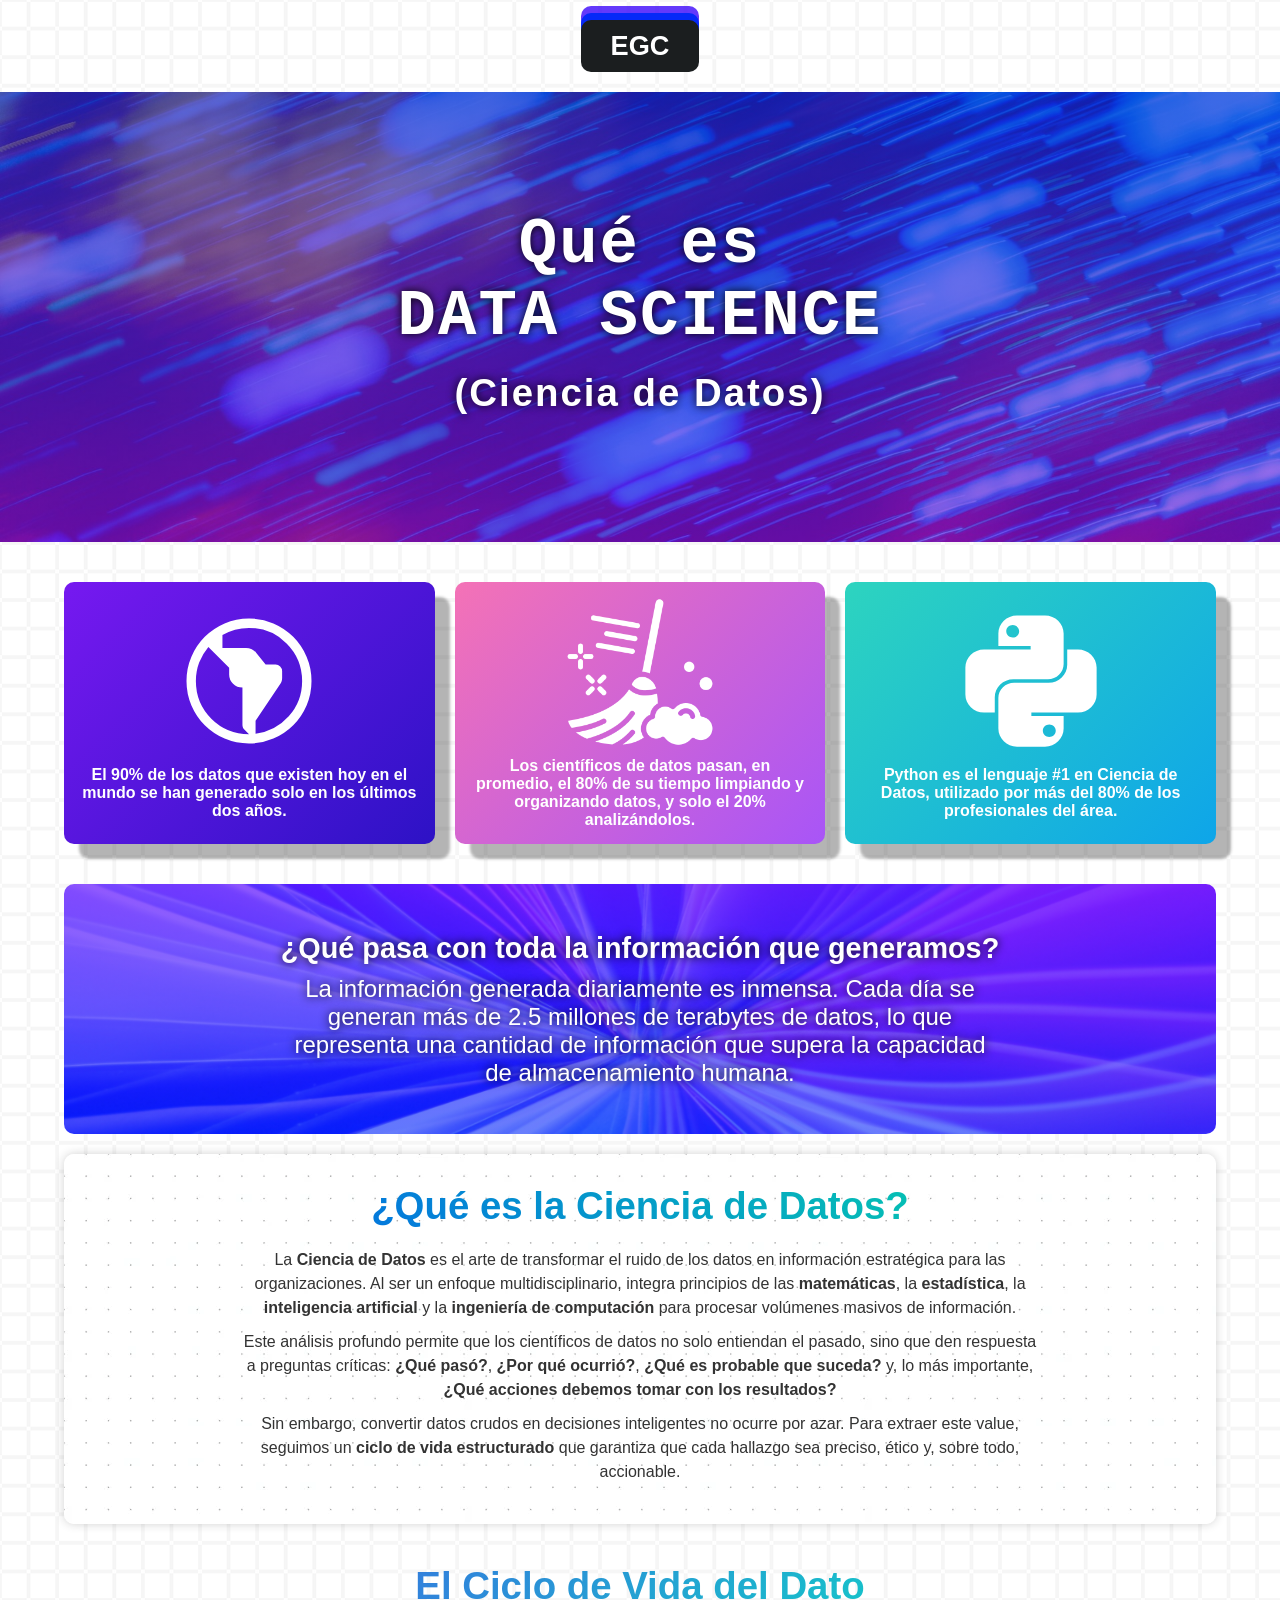
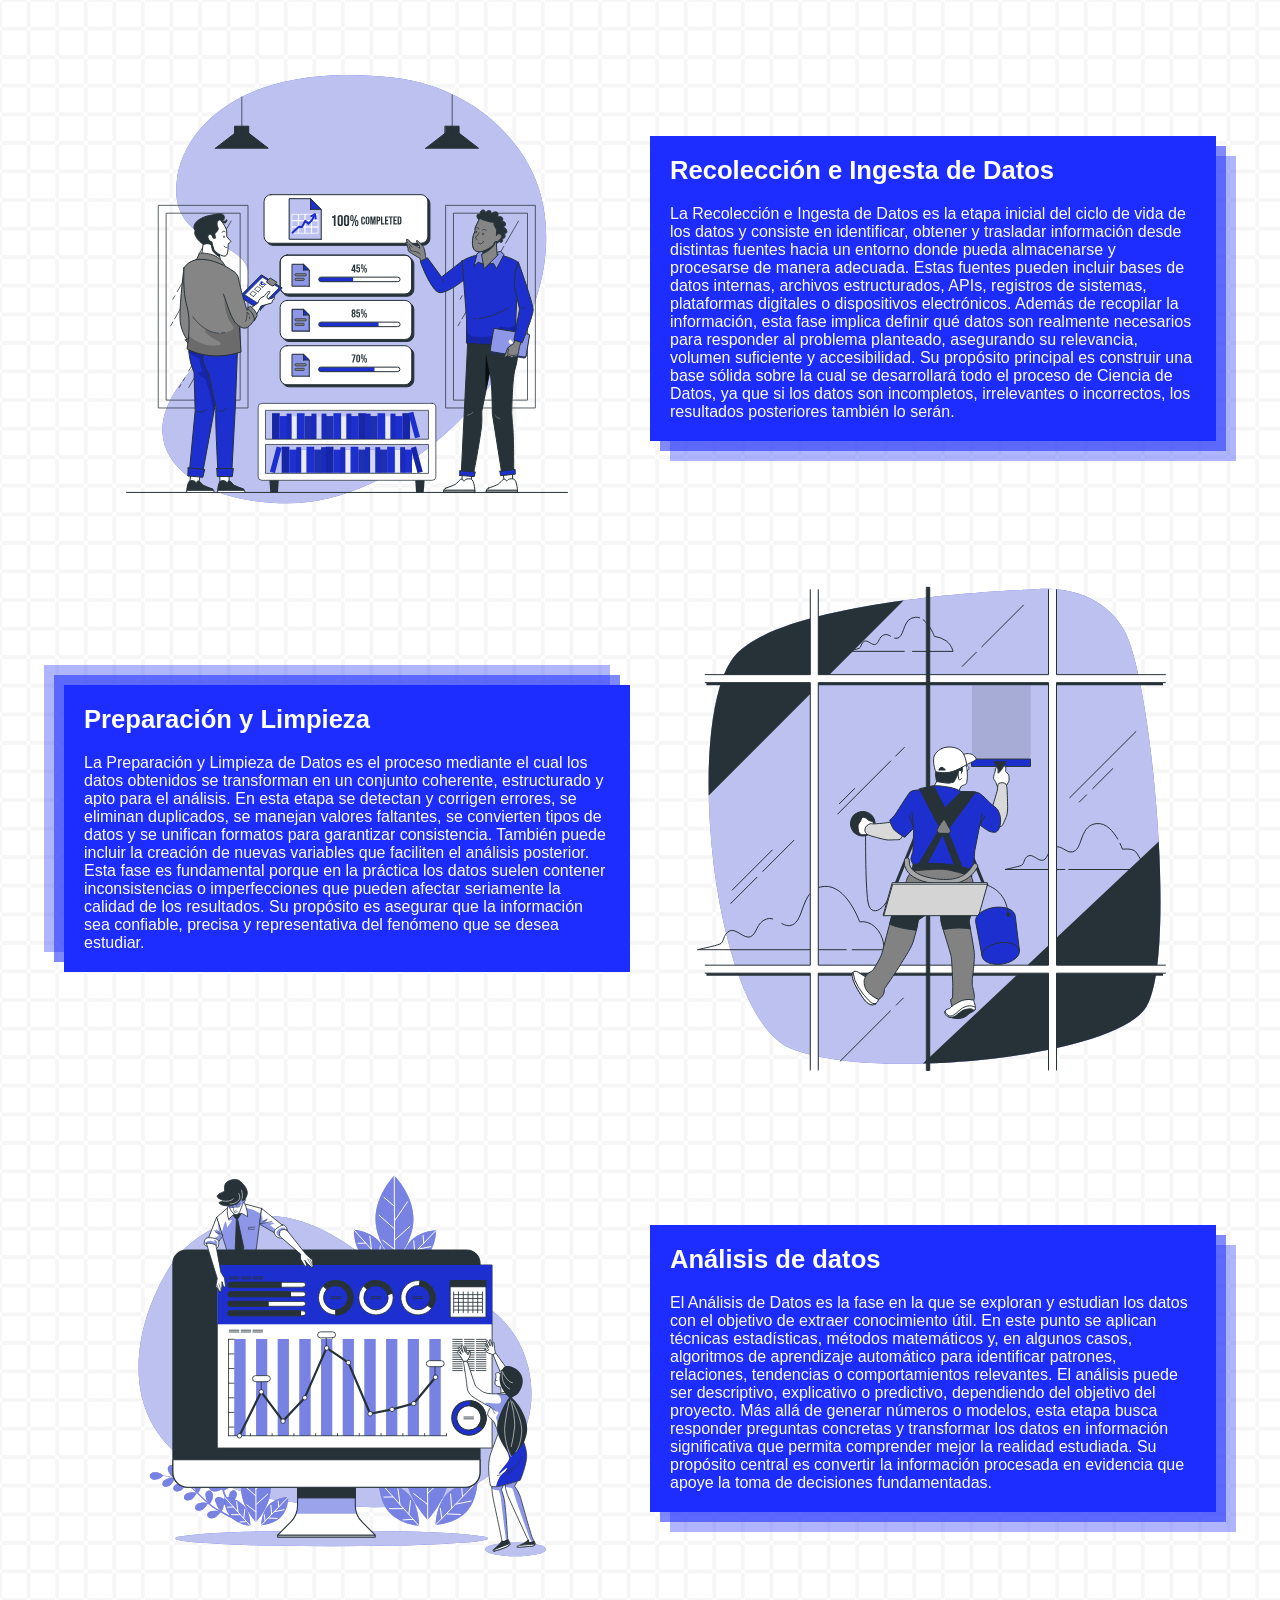
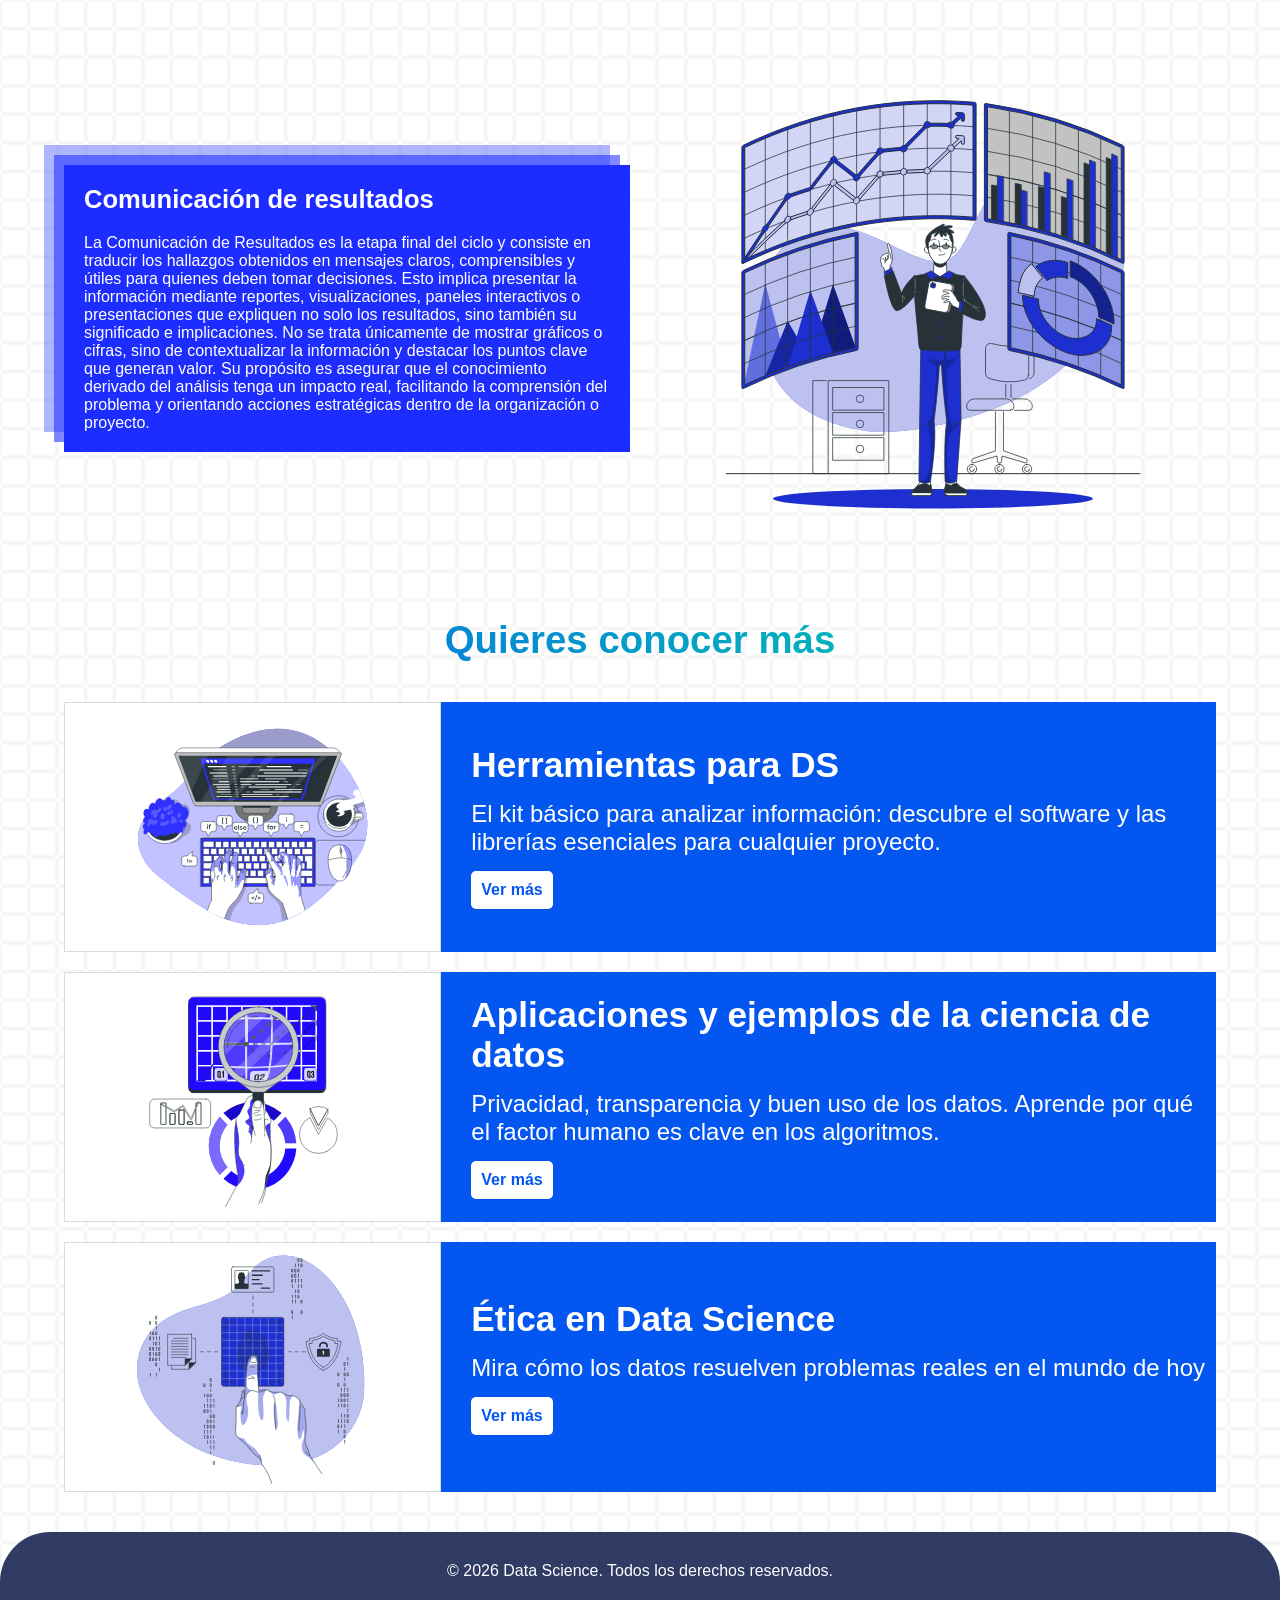
==== commit b00d50e8: "actualizando cambios" ====
--- a/index.html
+++ b/index.html
@@ -4,6 +4,8 @@
 <head>
     <meta charset="UTF-8">
     <meta name="viewport" content="width=device-width, initial-scale=1.0">
+    <link rel="icon" href="img/card_python.svg" type="image/svg+xml">
+    <title>Data Science</title>
 
     <!--- Estilos principales ---->
     <!---
--- a/styles_subestilos/styles.css
+++ b/styles_subestilos/styles.css
@@ -6,6 +6,11 @@
     box-sizing: border-box;
     font-family: 'Lato', sans-serif;
 
+}
+
+body{
+    background-image: url('../img/path_sub.png');
+    animation: moverFondo 10s linear infinite;
 }
 
 
@@ -129,7 +134,7 @@
     box-shadow: 0px 0px 10px #1b1b1b34;
     border-radius: 10px;
     text-align: center;
-    animation: moverFondo 10s linear infinite;
+    animation: moverFondo 7s linear infinite;
 }
 
 @keyframes moverFondo {
--- a/styles_subestilos/styles.css
+++ b/styles_subestilos/styles.css
@@ -6,6 +6,11 @@
     box-sizing: border-box;
     font-family: 'Lato', sans-serif;
 
+}
+
+body{
+    background-image: url('../img/path_sub.png');
+    animation: moverFondo 10s linear infinite;
 }
 
 
@@ -129,7 +134,7 @@
     box-shadow: 0px 0px 10px #1b1b1b34;
     border-radius: 10px;
     text-align: center;
-    animation: moverFondo 10s linear infinite;
+    animation: moverFondo 7s linear infinite;
 }
 
 @keyframes moverFondo {
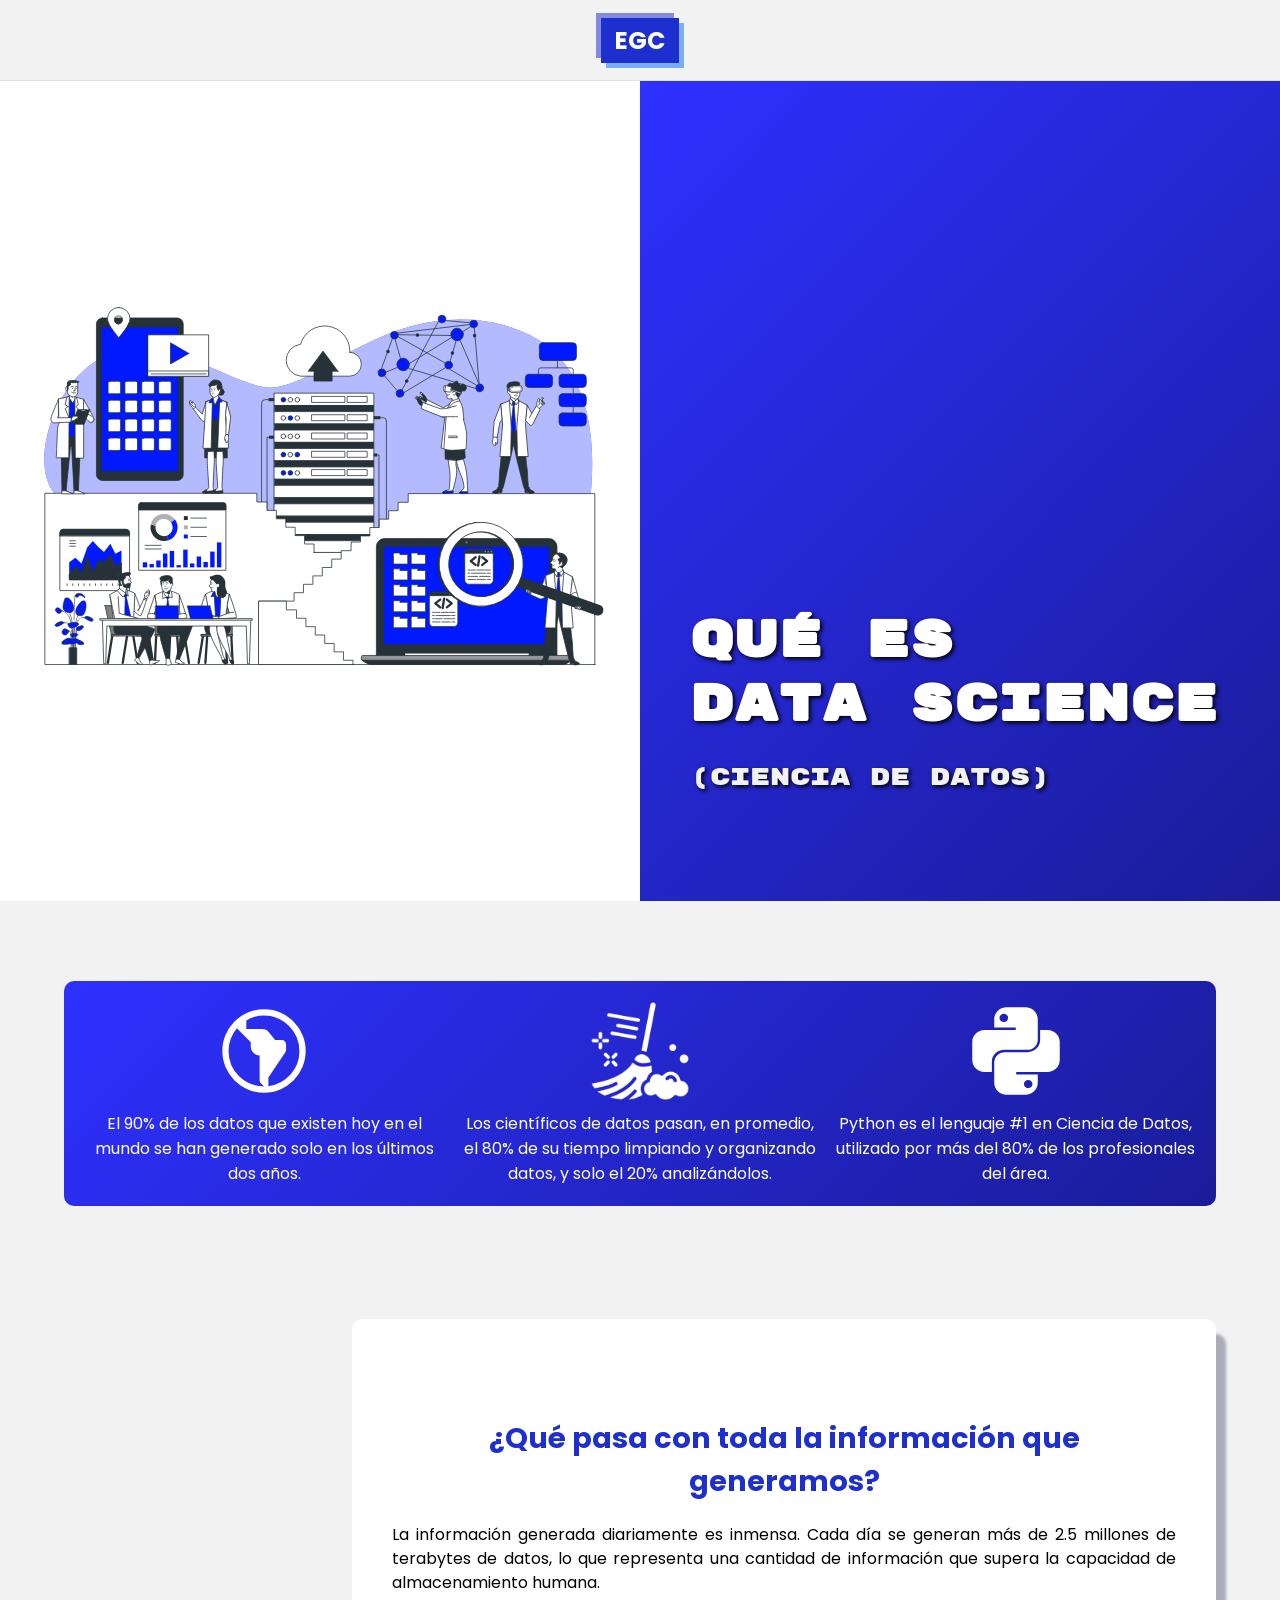
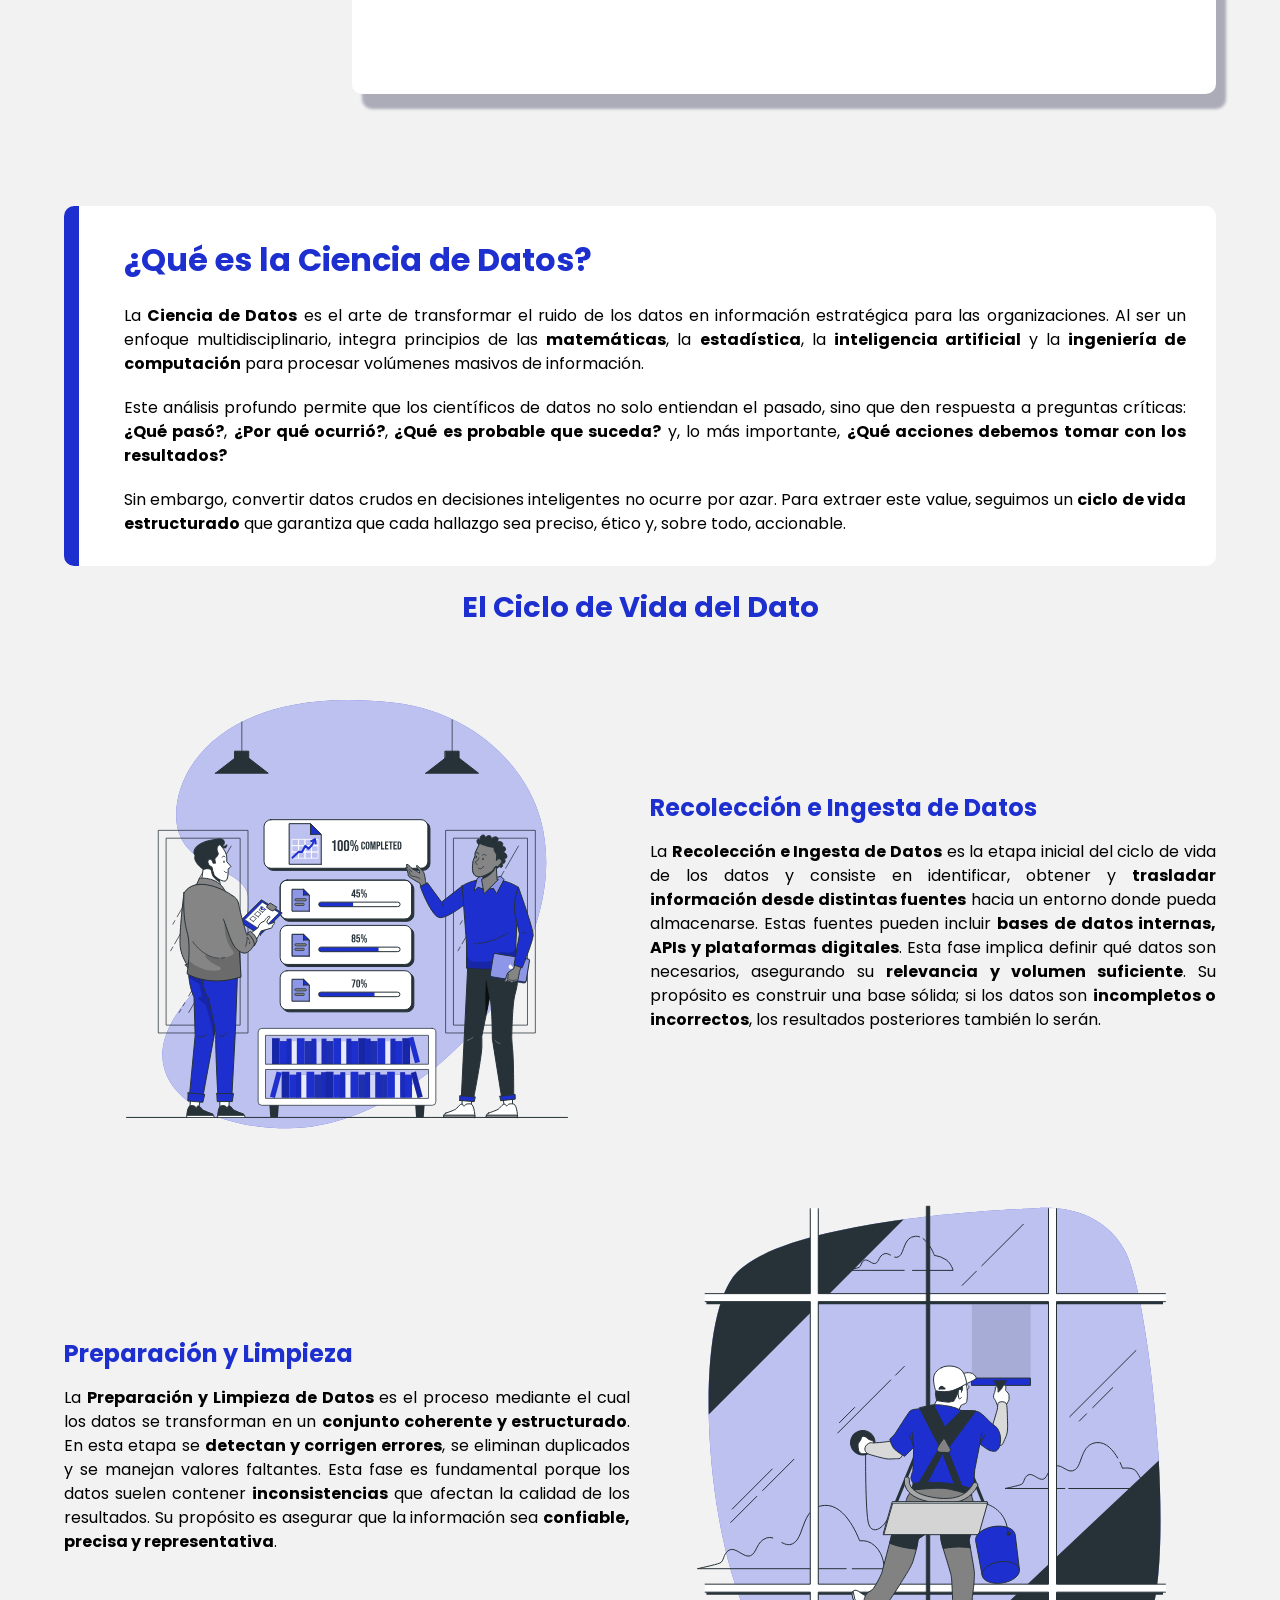
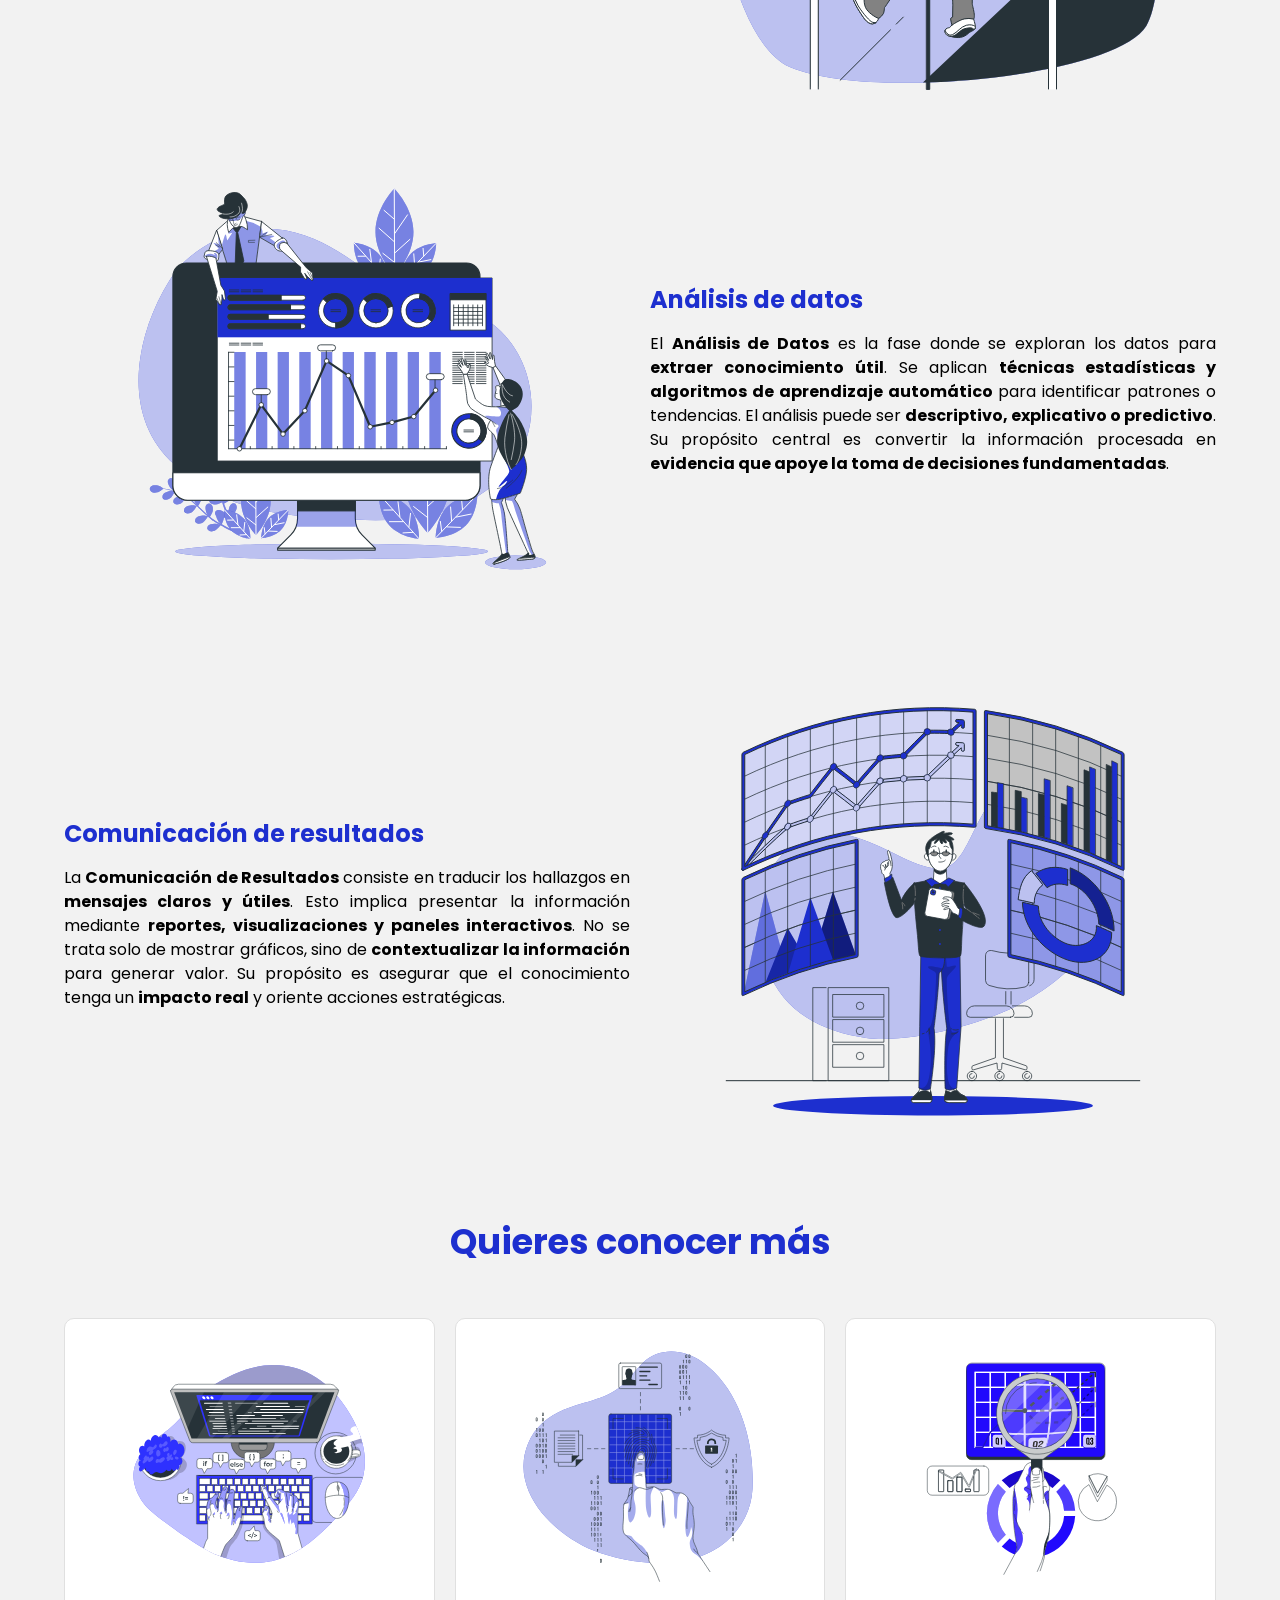
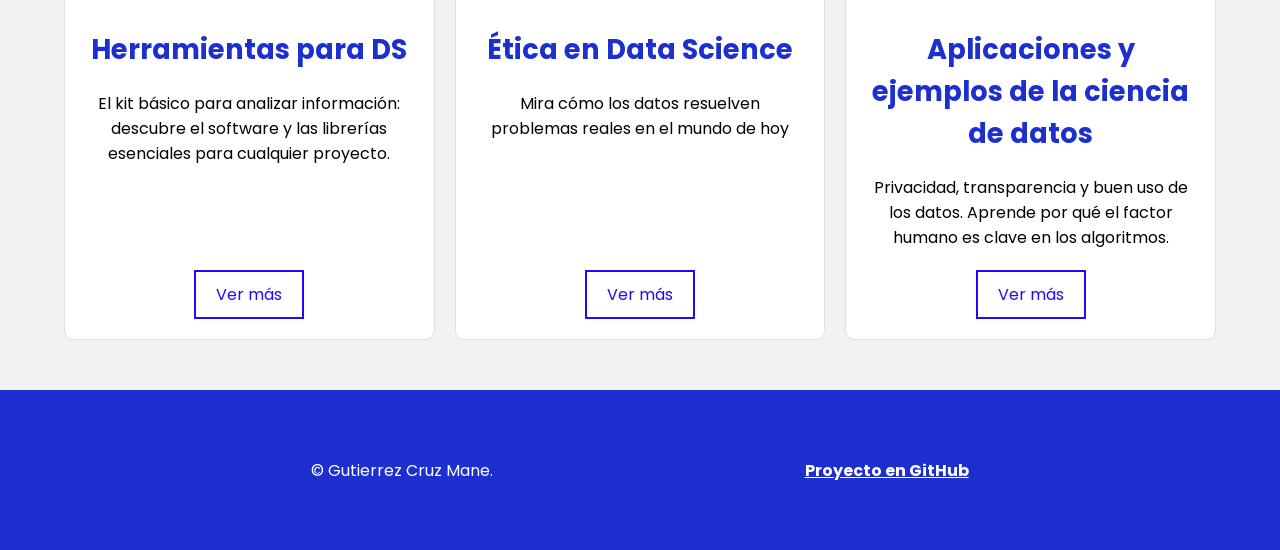
==== commit 5e40f6ff: "finalizando segun" ====
--- a/index.html
+++ b/index.html
@@ -7,26 +7,16 @@
     <link rel="icon" href="img/card_python.svg" type="image/svg+xml">
     <title>Data Science</title>
 
-    <!--- Estilos principales ---->
-    <!---
+    <!-- Estilos primarios -->
     <link rel="stylesheet" href="styles/global.css">
     <link rel="stylesheet" href="styles/style.css">
-    <title>Document</title>
     
-    --->
-   
-
-
-    <!--- Estilos secundarios ---->
-    <!---
-    <link rel="stylesheet" href="styles_subestilos/global.css">
-    <link rel="stylesheet" href="styles_subestilos/styles.css">
+
+    <!-- Estilos secundarios -->
+    <!-- 
+        <link rel="stylesheet" href="styles_subestilos/global.css">
+        <link rel="stylesheet" href="styles_subestilos/styles.css">
     -->
-    
-    <link rel="stylesheet" href="styles_subestilos/global.css">
-    <link rel="stylesheet" href="styles_subestilos/styles.css">
-
-
 
 </head>
 
@@ -132,23 +122,19 @@
 
                 <div class="zigzag__texts">
                     <h3 class="zigzag__subtitle">Recolección e Ingesta de Datos</h3>
-
-                    <p class="zigzag__paragraph">La Recolección e Ingesta de Datos es la etapa inicial del ciclo de vida
-                        de los datos y consiste en identificar, obtener y trasladar información desde distintas fuentes
-                        hacia un entorno donde pueda almacenarse y procesarse de manera adecuada. Estas fuentes pueden
-                        incluir bases de datos internas, archivos estructurados, APIs, registros de sistemas,
-                        plataformas digitales o dispositivos electrónicos. Además de recopilar la información, esta fase
-                        implica definir qué datos son realmente necesarios para responder al problema planteado,
-                        asegurando su relevancia, volumen suficiente y accesibilidad. Su propósito principal es
-                        construir una base sólida sobre la cual se desarrollará todo el proceso de Ciencia de Datos, ya
-                        que si los datos son incompletos, irrelevantes o incorrectos, los resultados posteriores también
-                        lo serán.
-
-
-
-                </div>
-            </div>
-
+                    <p class="zigzag__paragraph">La <strong>Recolección e Ingesta de Datos</strong> es la etapa inicial
+                        del ciclo de vida
+                        de los datos y consiste en identificar, obtener y <strong>trasladar información desde distintas
+                            fuentes</strong>
+                        hacia un entorno donde pueda almacenarse. Estas fuentes pueden incluir <strong>bases de datos
+                            internas, APIs y plataformas digitales</strong>.
+                        Esta fase implica definir qué datos son necesarios, asegurando su <strong>relevancia y volumen
+                            suficiente</strong>.
+                        Su propósito es construir una base sólida; si los datos son <strong>incompletos o
+                            incorrectos</strong>, los resultados posteriores también lo serán.
+                    </p>
+                </div>
+            </div>
 
             <div class="zigzag__item ">
                 <figure class="zigzag__figure">
@@ -157,16 +143,15 @@
 
                 <div class="zigzag__texts zigzag__texts--reverse">
                     <h3 class="zigzag__subtitle">Preparación y Limpieza</h3>
-
-                    <p class="zigzag__paragraph">La Preparación y Limpieza de Datos es el proceso mediante el cual los
-                        datos obtenidos se transforman en un conjunto coherente, estructurado y apto para el análisis.
-                        En esta etapa se detectan y corrigen errores, se eliminan duplicados, se manejan valores
-                        faltantes, se convierten tipos de datos y se unifican formatos para garantizar consistencia.
-                        También puede incluir la creación de nuevas variables que faciliten el análisis posterior. Esta
-                        fase es fundamental porque en la práctica los datos suelen contener inconsistencias o
-                        imperfecciones que pueden afectar seriamente la calidad de los resultados. Su propósito es
-                        asegurar que la información sea confiable, precisa y representativa del fenómeno que se desea
-                        estudiar.
+                    <p class="zigzag__paragraph">La <strong>Preparación y Limpieza de Datos</strong> es el proceso
+                        mediante el cual los
+                        datos se transforman en un <strong>conjunto coherente y estructurado</strong>. En esta etapa se
+                        <strong>detectan y corrigen errores</strong>, se eliminan duplicados y se manejan valores
+                        faltantes.
+                        Esta fase es fundamental porque los datos suelen contener <strong>inconsistencias</strong> que
+                        afectan la calidad de los resultados.
+                        Su propósito es asegurar que la información sea <strong>confiable, precisa y
+                            representativa</strong>.
                     </p>
                 </div>
             </div>
@@ -178,20 +163,16 @@
 
                 <div class="zigzag__texts">
                     <h3 class="zigzag__subtitle">Análisis de datos</h3>
-
-                    <p class="zigzag__paragraph">El Análisis de Datos es la fase en la que se exploran y estudian los
-                        datos con el objetivo de extraer conocimiento útil. En este punto se aplican técnicas
-                        estadísticas, métodos matemáticos y, en algunos casos, algoritmos de aprendizaje automático para
-                        identificar patrones, relaciones, tendencias o comportamientos relevantes. El análisis puede ser
-                        descriptivo, explicativo o predictivo, dependiendo del objetivo del proyecto. Más allá de
-                        generar números o modelos, esta etapa busca responder preguntas concretas y transformar los
-                        datos en información significativa que permita comprender mejor la realidad estudiada. Su
-                        propósito central es convertir la información procesada en evidencia que apoye la toma de
-                        decisiones fundamentadas.
-                    </p>
-                </div>
-            </div>
-
+                    <p class="zigzag__paragraph">El <strong>Análisis de Datos</strong> es la fase donde se exploran los
+                        datos para <strong>extraer conocimiento útil</strong>.
+                        Se aplican <strong>técnicas estadísticas y algoritmos de aprendizaje automático</strong> para
+                        identificar patrones o tendencias.
+                        El análisis puede ser <strong>descriptivo, explicativo o predictivo</strong>. Su propósito
+                        central es convertir la información procesada en
+                        <strong>evidencia que apoye la toma de decisiones fundamentadas</strong>.
+                    </p>
+                </div>
+            </div>
 
             <div class="zigzag__item ">
                 <figure class="zigzag__figure">
@@ -200,16 +181,14 @@
 
                 <div class="zigzag__texts zigzag__texts--reverse">
                     <h3 class="zigzag__subtitle">Comunicación de resultados</h3>
-
-                    <p class="zigzag__paragraph">La Comunicación de Resultados es la etapa final del ciclo y consiste en
-                        traducir los hallazgos obtenidos en mensajes claros, comprensibles y útiles para quienes deben
-                        tomar decisiones. Esto implica presentar la información mediante reportes, visualizaciones,
-                        paneles interactivos o presentaciones que expliquen no solo los resultados, sino también su
-                        significado e implicaciones. No se trata únicamente de mostrar gráficos o cifras, sino de
-                        contextualizar la información y destacar los puntos clave que generan valor. Su propósito es
-                        asegurar que el conocimiento derivado del análisis tenga un impacto real, facilitando la
-                        comprensión del problema y orientando acciones estratégicas dentro de la organización o
-                        proyecto.
+                    <p class="zigzag__paragraph">La <strong>Comunicación de Resultados</strong> consiste en traducir los
+                        hallazgos en <strong>mensajes claros y útiles</strong>.
+                        Esto implica presentar la información mediante <strong>reportes, visualizaciones y paneles
+                            interactivos</strong>.
+                        No se trata solo de mostrar gráficos, sino de <strong>contextualizar la información</strong>
+                        para generar valor.
+                        Su propósito es asegurar que el conocimiento tenga un <strong>impacto real</strong> y oriente
+                        acciones estratégicas.
                     </p>
                 </div>
             </div>
@@ -264,7 +243,10 @@
 
 
     <footer class="footer">
-        <p>© 2026 Data Science. Todos los derechos reservados.</p>
+        <p>© Gutierrez Cruz Mane.</p>
+        <a href="https://github.com/maneGc/pagina" class="footer__link">
+            Proyecto en GitHub
+        </a>
     </footer>
 </body>
 
--- a/styles/global.css
+++ b/styles/global.css
@@ -88,7 +88,13 @@
     justify-content: center;
     align-items: center;
     color: white;
-    
+    display: flex;
+    justify-content: space-evenly;
+}
+
+.footer__link{
+    color: white;
+    font-weight: bold;
 
 }
 
--- a/styles_subestilos/global.css
+++ b/styles_subestilos/global.css
@@ -8,7 +8,8 @@
 }
 
 body{
-    background-color: #f5f5f5
+    background-color: #f5f5f5;
+    
 }
 
 .container{
@@ -41,11 +42,28 @@
 
 
 .footer{
-    background-color: #051444d3;
+    background-color: rgba(30, 143, 255, 0.836);
     color: white;
     text-align: center;
-    padding: 30px 0;
+    padding: 50px 0;
     margin-top: 20px;
     border-radius: 50px 50px 0 0;
+    font-family: Lato, sans-serif;
+    font-size:  clamp(0.8rem, 2vw, 1.2rem);
+    display: flex;
+    justify-content: space-evenly;
+    font-weight: bold;
+
 }
 
+.footer__link{
+    color: white;
+    text-decoration: none;
+    font-weight: 700;
+    text-decoration: underline;
+    transition: color 0.3s ease;
+
+}
+.footer__link:hover{
+    color: #d3d0d0;
+}
--- a/styles_subestilos/styles.css
+++ b/styles_subestilos/styles.css
@@ -209,6 +209,11 @@
     gap: 20px;
     box-shadow: 10px 10px 0 #1e2dff8f,
         20px 20px 0 #1e2dff59;
+}
+
+.zigzag__paragraph {
+    font-size: clamp(1rem, 2.5vw, 1.1rem);
+    line-height: 1.5;
 }
 
 .zigzag__item:nth-of-type(even) .zigzag__texts {
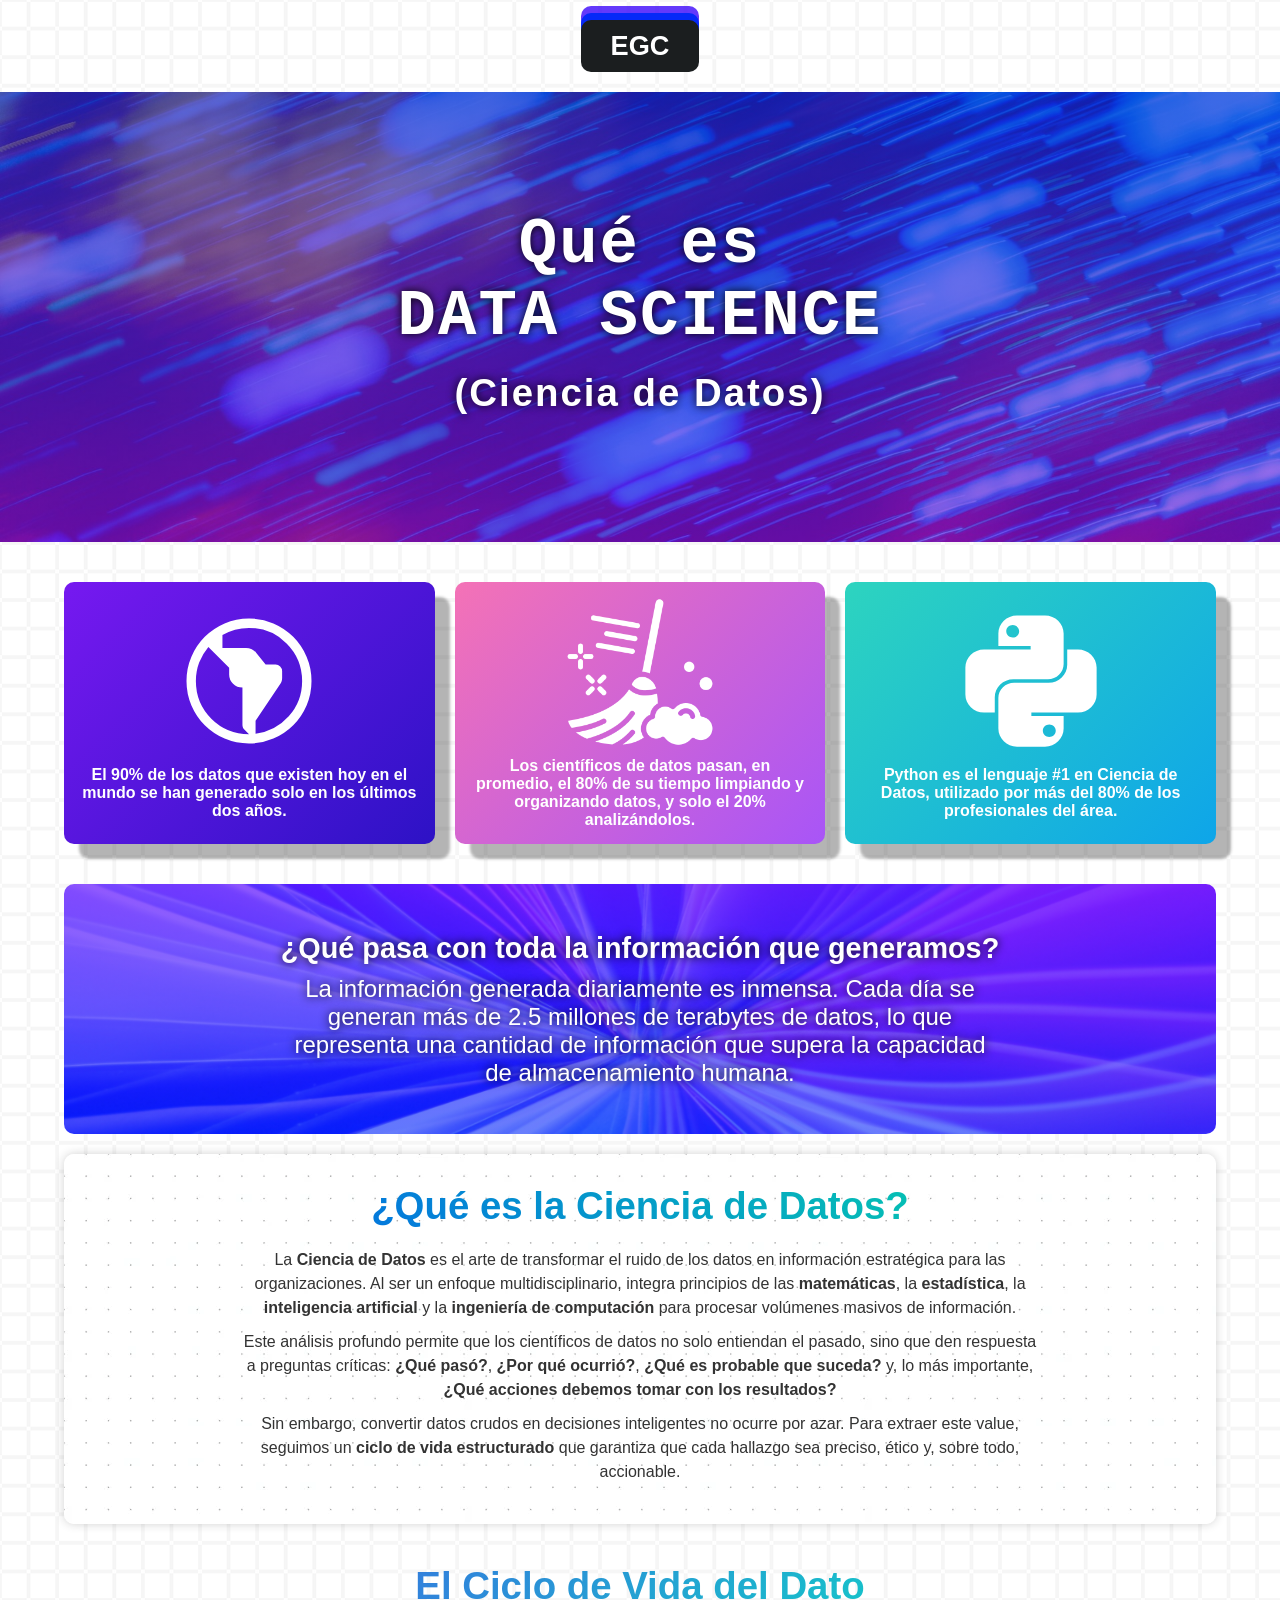
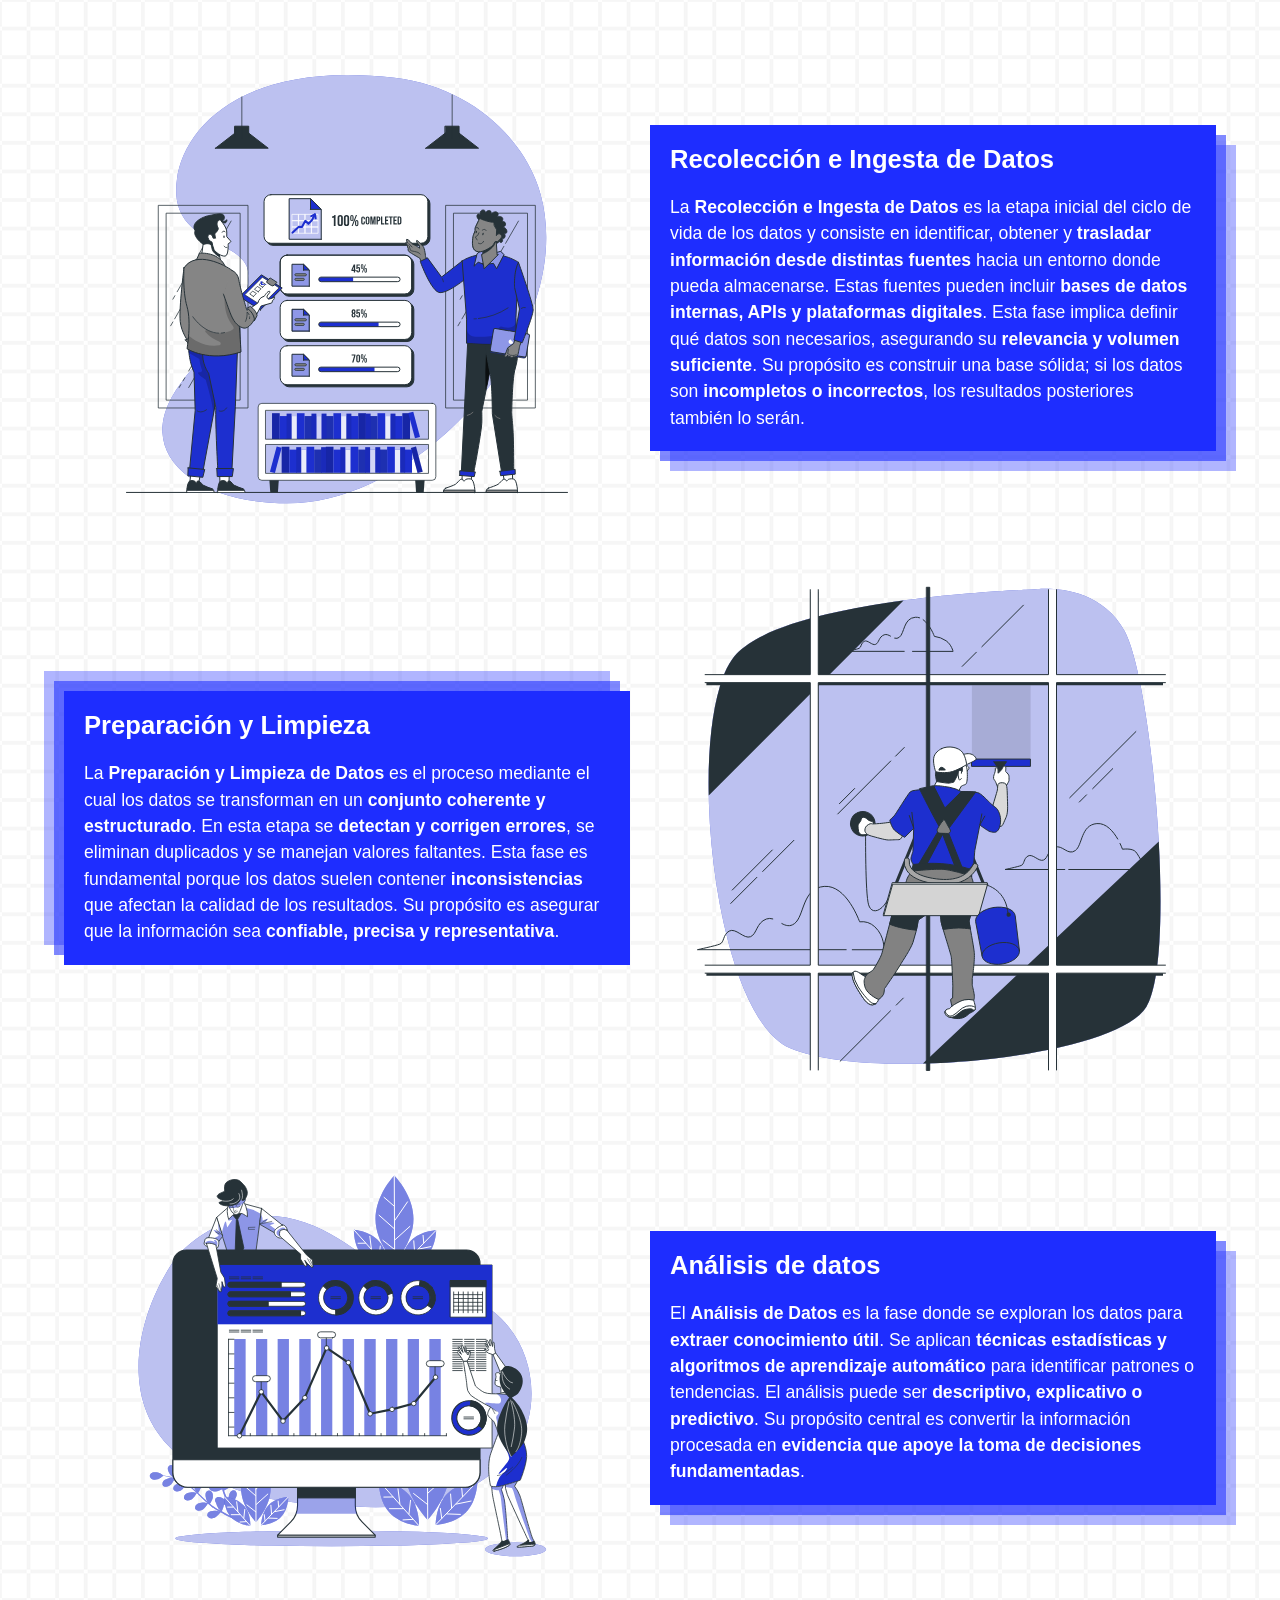
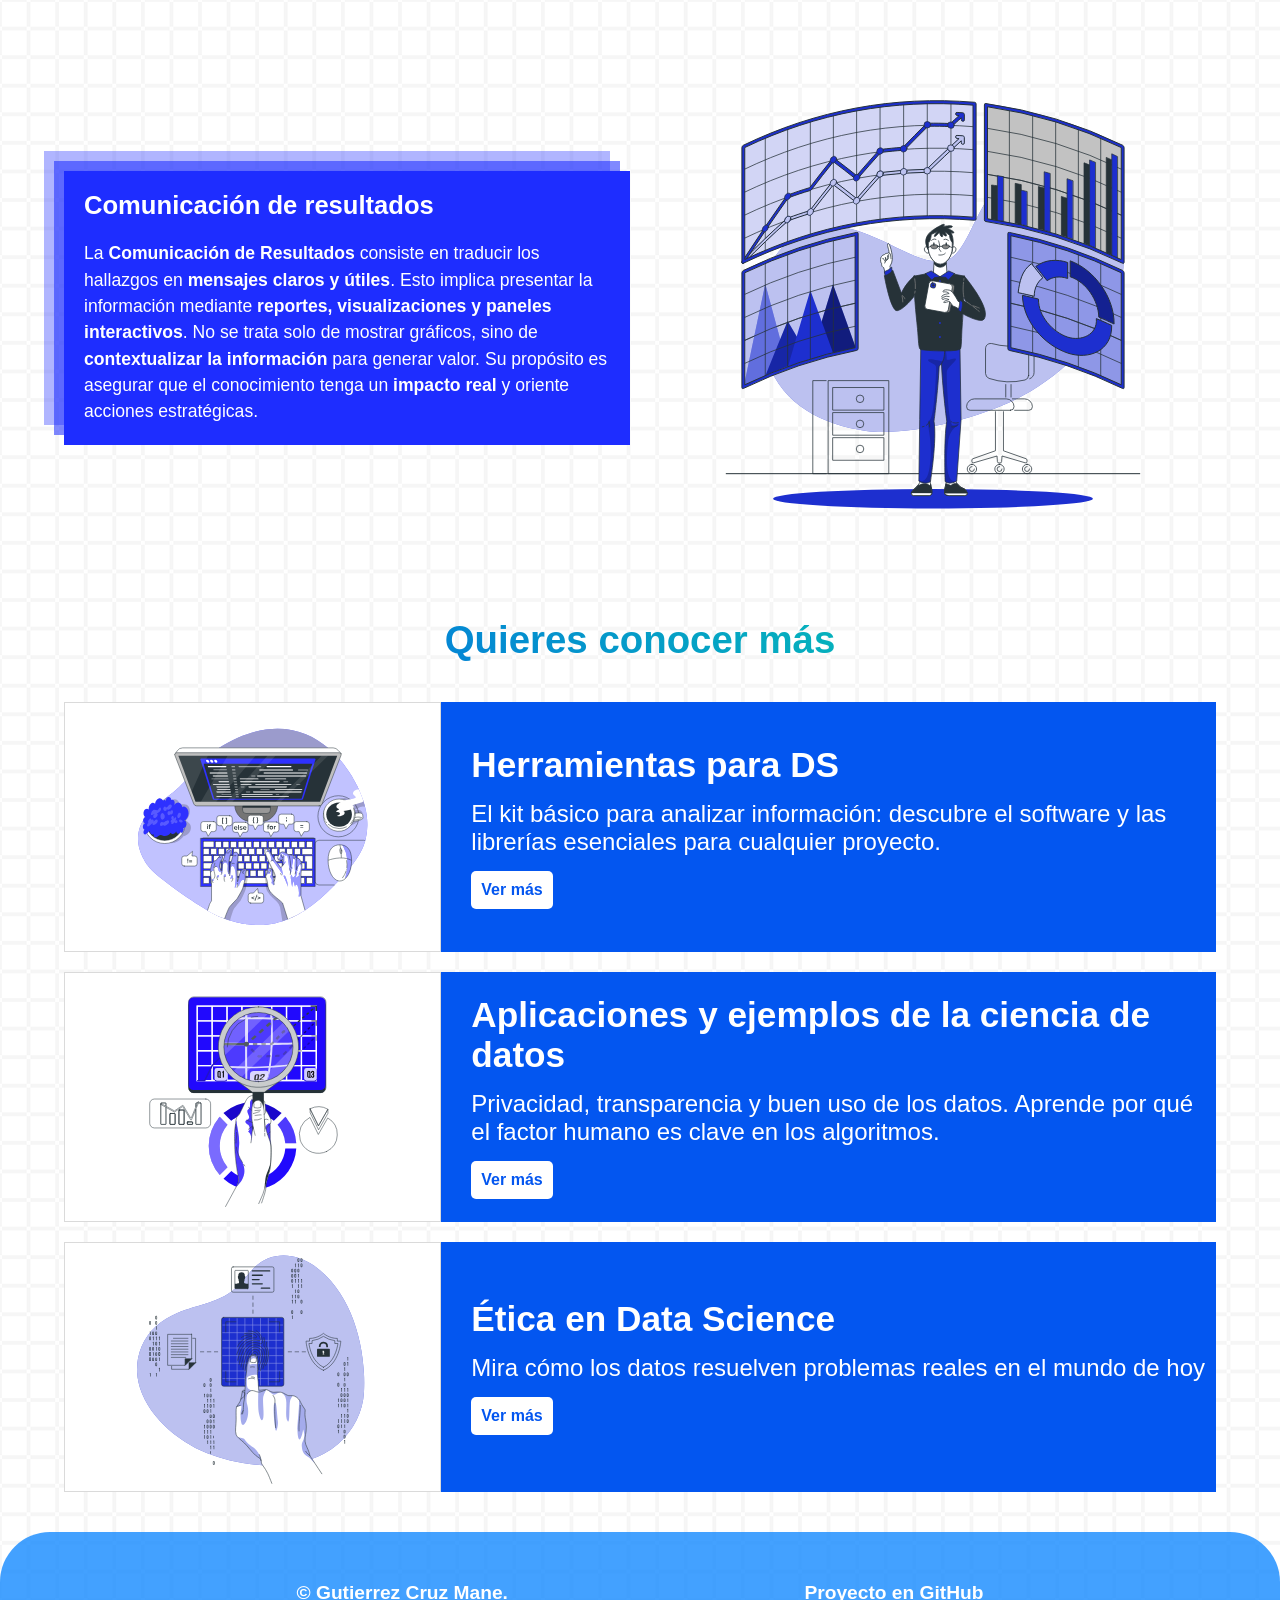
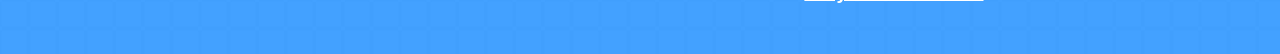
==== commit 85a52b11: "actualizando" ====
--- a/index.html
+++ b/index.html
@@ -8,14 +8,14 @@
     <title>Data Science</title>
 
     <!-- Estilos primarios -->
-    <link rel="stylesheet" href="styles/global.css">
-    <link rel="stylesheet" href="styles/style.css">
-    
+    <link rel="stylesheet" href="styles_subestilos/global.css">
+    <link rel="stylesheet" href="styles_subestilos/styles.css">
+
 
     <!-- Estilos secundarios -->
     <!-- 
-        <link rel="stylesheet" href="styles_subestilos/global.css">
-        <link rel="stylesheet" href="styles_subestilos/styles.css">
+        <link rel="stylesheet" href="styles/global.css">
+        <link rel="stylesheet" href="styles/style.css">
     -->
 
 </head>
@@ -232,7 +232,7 @@
                     <div class="card__text">
                         <h3 class="card__title">Ética en Data Science</h3>
                         <p class="card__paragraph">Mira cómo los datos resuelven problemas reales en el mundo de hoy</p>
-                        <a href="../subpaginas/pag03.html" class="card__cta">Ver más</a>
+                        <a href="subpaginas/pag03.html" class="card__cta">Ver más</a>
 
                     </div>
                 </div>
